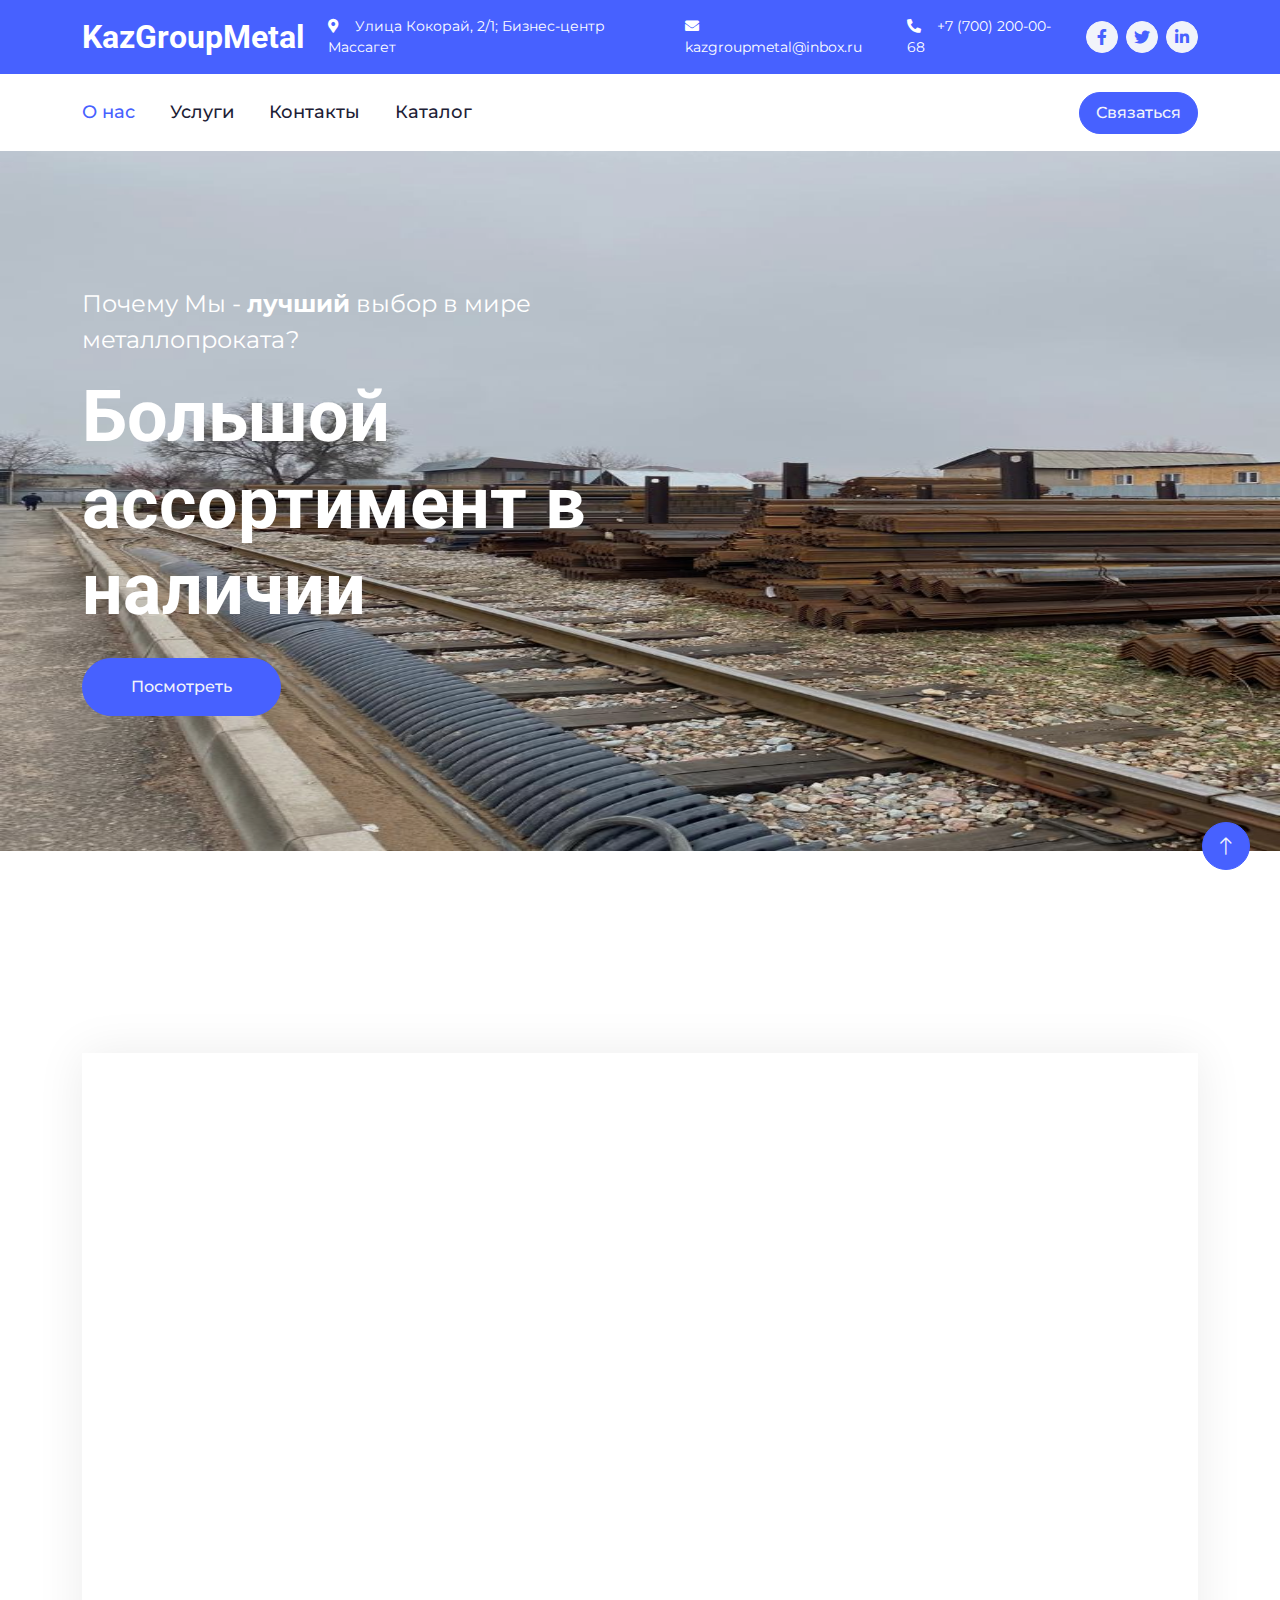
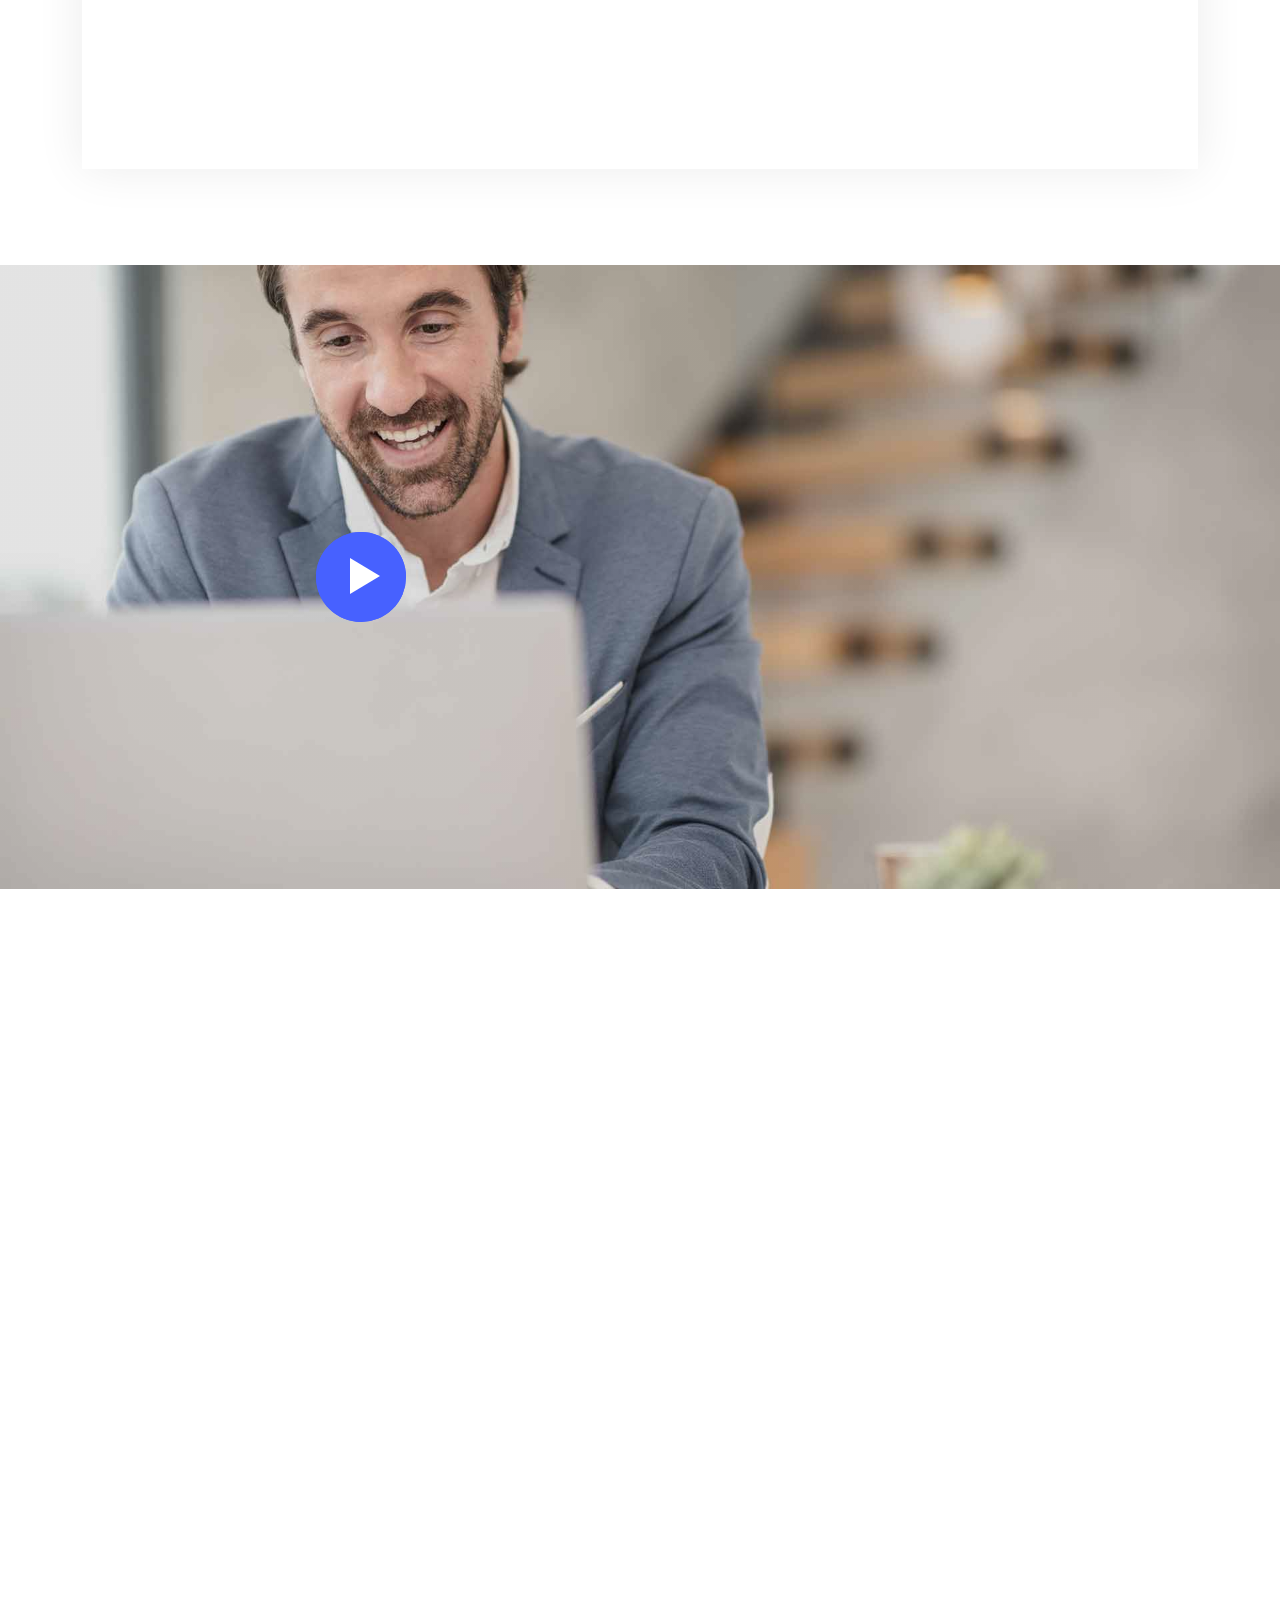
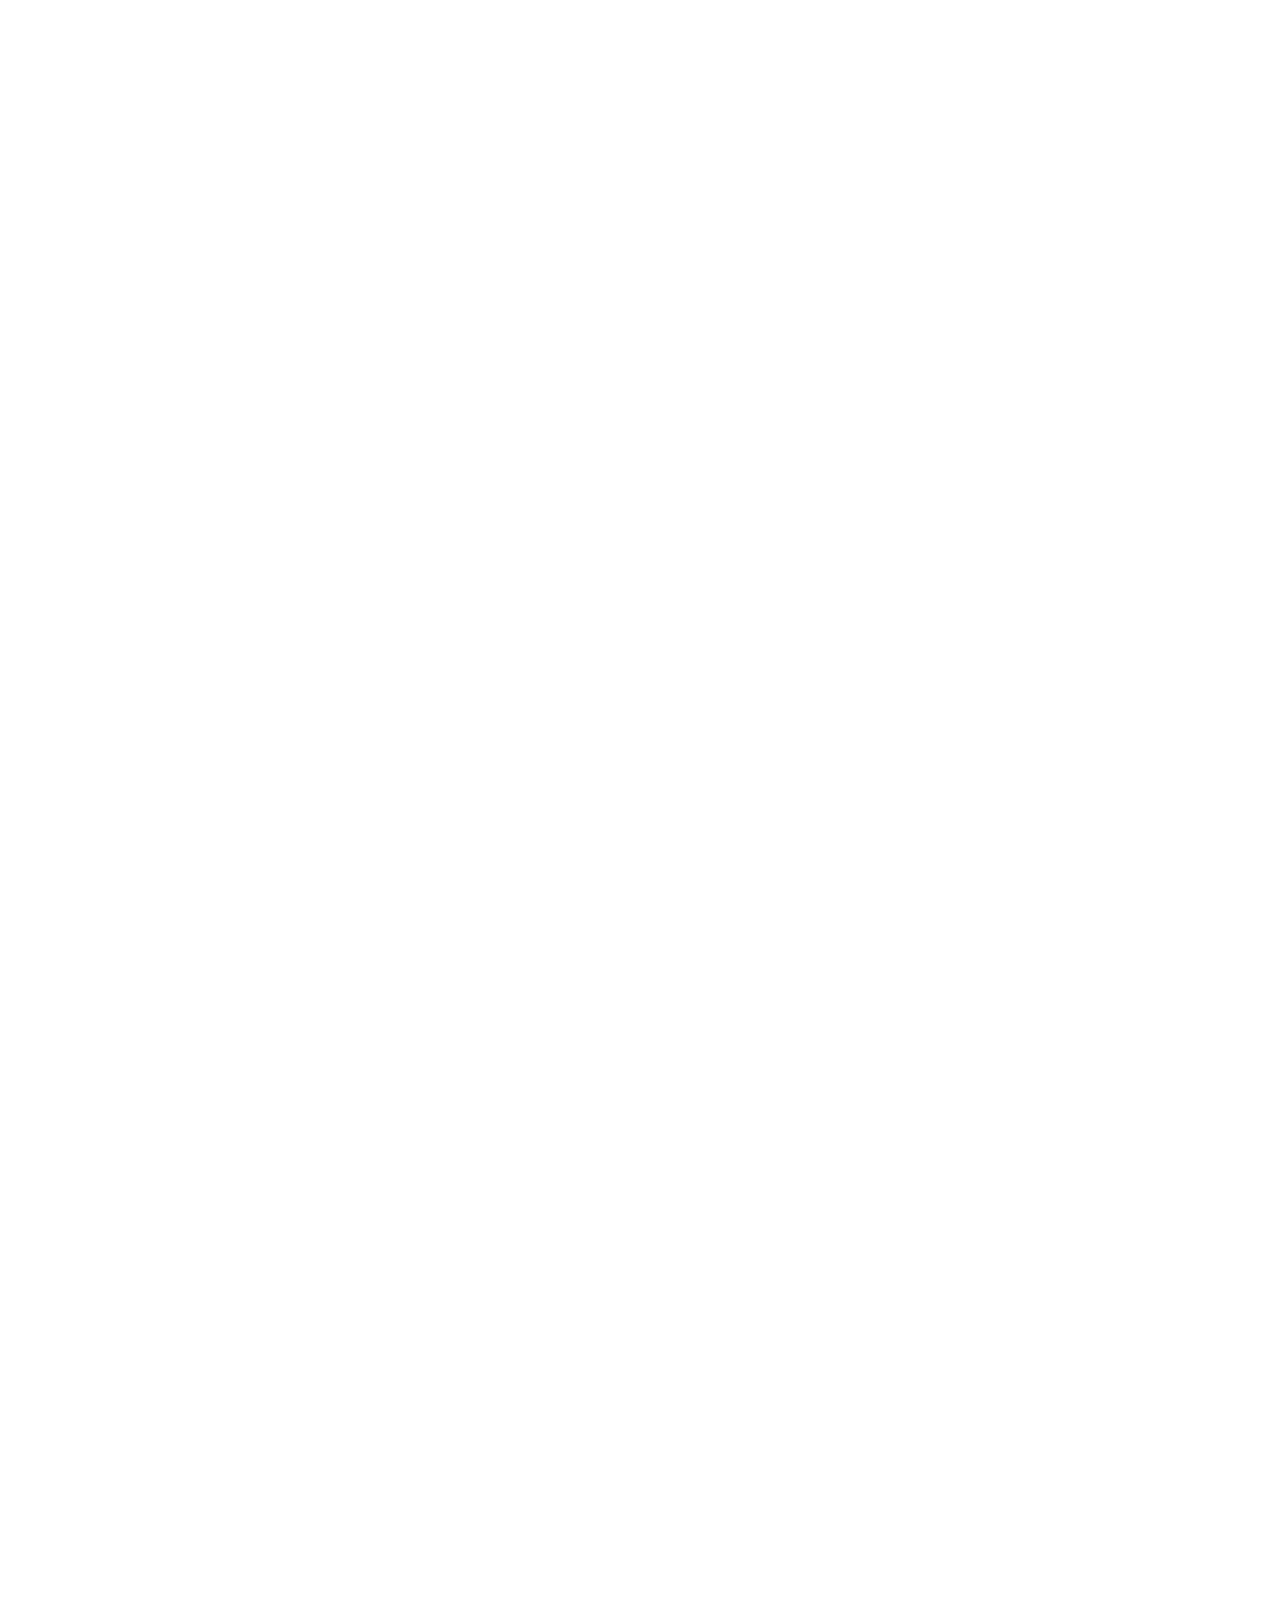
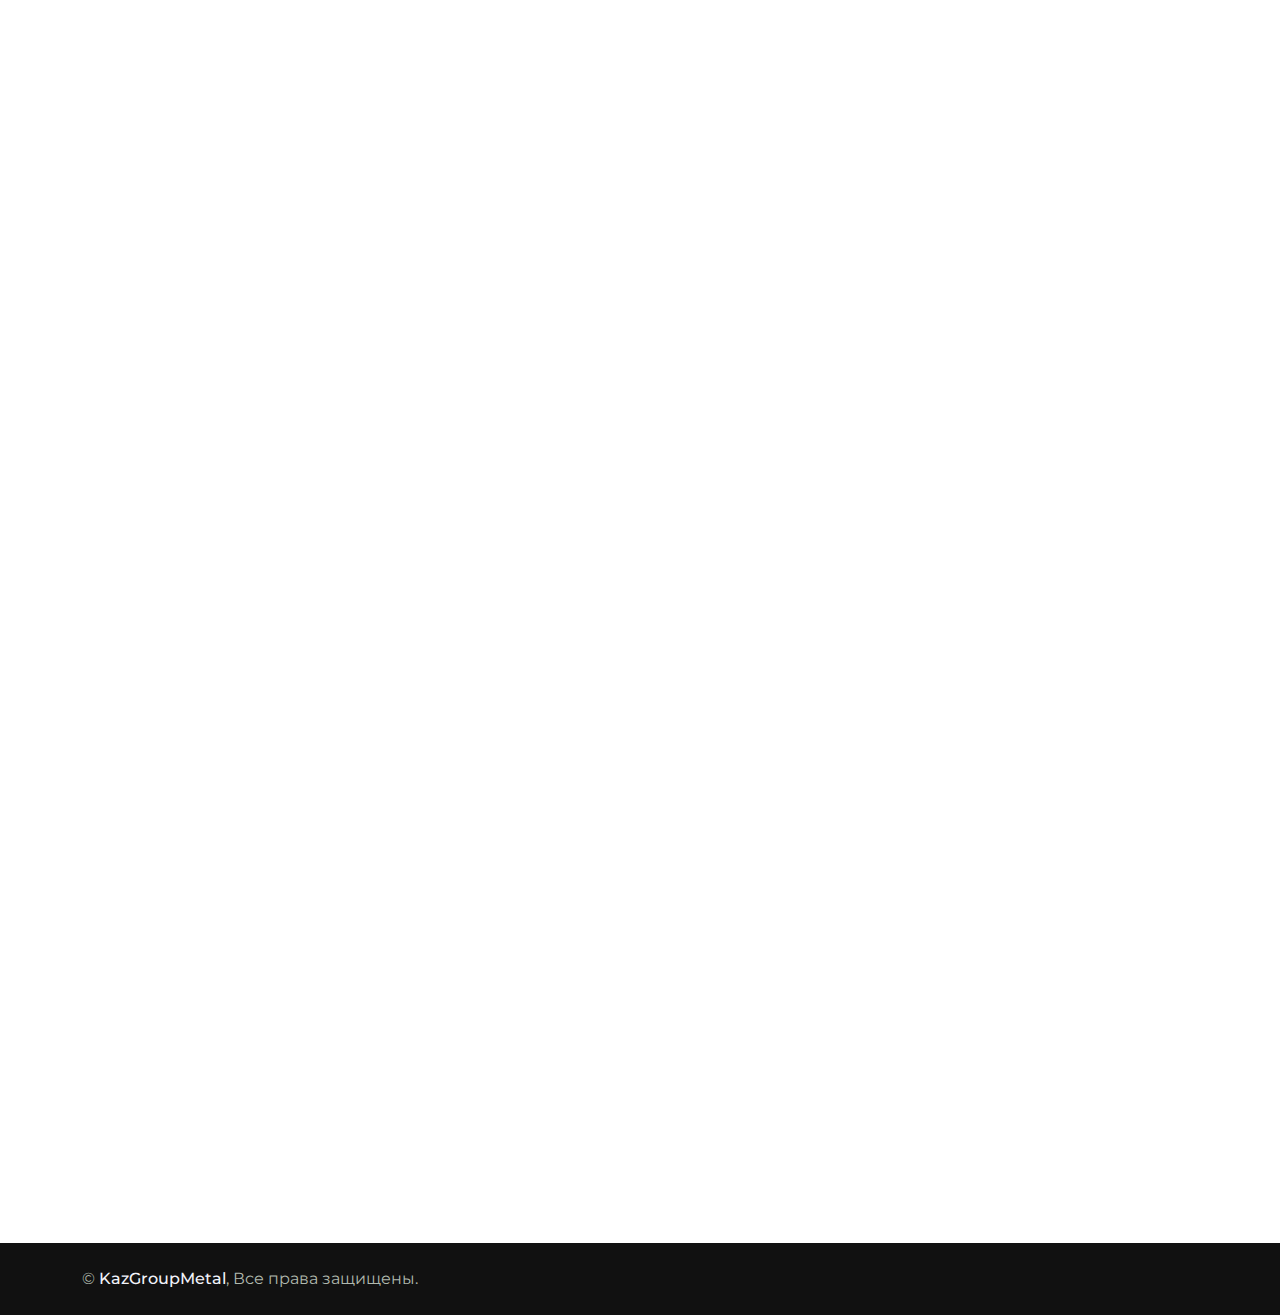
==== index.html @ 9b9697e5 "init" ====
<!DOCTYPE html>
<html lang="en">

<head>
    <meta charset="utf-8">
    <title>KazGroupMetal</title>
    <meta content="width=device-width, initial-scale=1.0" name="viewport">
    <meta content="" name="keywords">
    <meta content="" name="description">

    <!-- Favicon -->
    <link href="img/favicon.ico" rel="icon">

    <!-- Google Web Fonts -->
    <link rel="preconnect" href="https://fonts.googleapis.com">
    <link rel="preconnect" href="https://fonts.gstatic.com" crossorigin>
    <link
        href="https://fonts.googleapis.com/css2?family=Montserrat:wght@400;500&family=Roboto:wght@500;700&display=swap"
        rel="stylesheet">

    <!-- Icon Font Stylesheet -->
    <link href="https://cdnjs.cloudflare.com/ajax/libs/font-awesome/5.10.0/css/all.min.css" rel="stylesheet">
    <link href="https://cdn.jsdelivr.net/npm/bootstrap-icons@1.4.1/font/bootstrap-icons.css" rel="stylesheet">

    <!-- Libraries Stylesheet -->
    <link href="lib/animate/animate.min.css" rel="stylesheet">
    <link href="lib/owlcarousel/assets/owl.carousel.min.css" rel="stylesheet">
    <link href="lib/lightbox/css/lightbox.min.css" rel="stylesheet">

    <!-- Customized Bootstrap Stylesheet -->
    <link href="css/bootstrap.min.css" rel="stylesheet">

    <!-- Template Stylesheet -->
    <link href="css/style.css" rel="stylesheet">
</head>

<body>
    <!-- Spinner Start -->
    <div id="spinner"
        class="show bg-white position-fixed translate-middle w-100 vh-100 top-50 start-50 d-flex align-items-center justify-content-center">
        <div class="spinner-border text-primary" role="status" style="width: 3rem; height: 3rem;"></div>
    </div>
    <!-- Spinner End -->


    <!-- Topbar Start -->
    <div class="container-fluid bg-primary text-white d-none d-lg-flex">
        <div class="container py-3">
            <div class="d-flex align-items-center">
                <a href="index.html">
                    <h2 class="text-white fw-bold m-0">KazGroupMetal</h2>
                </a>
                <div class="ms-auto d-flex align-items-center">
                    <small class="ms-4"><i class="fa fa-map-marker-alt me-3"></i>Улица Кокорай, 2/1; Бизнес-центр
                        Массагет</small>
                    <small class="ms-4"><i class="fa fa-envelope me-3"></i><a class="text-white"
                            href="mailto:kazgroupmetal@inbox.ru">kazgroupmetal@inbox.ru</a></small>
                    <small class="ms-4"><i class="fa fa-phone-alt me-3"></i><a class="text-white"
                            href="tel:+77002000068">+7 (700) 200-00-68</a></small>
                    <div class="ms-3 d-flex">
                        <a class="btn btn-sm-square btn-light text-primary rounded-circle ms-2" href=""><i
                                class="fab fa-facebook-f"></i></a>
                        <a class="btn btn-sm-square btn-light text-primary rounded-circle ms-2" href=""><i
                                class="fab fa-twitter"></i></a>
                        <a class="btn btn-sm-square btn-light text-primary rounded-circle ms-2" href=""><i
                                class="fab fa-linkedin-in"></i></a>
                    </div>
                </div>
            </div>
        </div>
    </div>
    <!-- Topbar End -->


    <!-- Navbar Start -->
    <div class="container-fluid bg-white sticky-top">
        <div class="container">
            <nav class="navbar navbar-expand-lg bg-white navbar-light p-lg-0">
                <a href="index.html" class="navbar-brand d-lg-none">
                    <h1 class="fw-bold m-0">KazGroupMetal</h1>
                </a>
                <button type="button" class="navbar-toggler me-0" data-bs-toggle="collapse"
                    data-bs-target="#navbarCollapse">
                    <span class="navbar-toggler-icon"></span>
                </button>
                <div class="collapse navbar-collapse" id="navbarCollapse">
                    <div class="navbar-nav">
                        <a href="index.html" class="nav-item nav-link active">О нас</a>
                        <a href="about.html" class="nav-item nav-link">Услуги</a>
                        <a href="service.html" class="nav-item nav-link">Контакты</a>
                        <a href="project.html" class="nav-item nav-link">Каталог</a>
                        <!-- <div class="nav-item dropdown">
                            <a href="#" class="nav-link dropdown-toggle" data-bs-toggle="dropdown">Pages</a>
                            <div class="dropdown-menu bg-light rounded-0 rounded-bottom m-0">
                                <a href="feature.html" class="dropdown-item">Features</a>
                                <a href="team.html" class="dropdown-item">Our Team</a>
                                <a href="testimonial.html" class="dropdown-item">Testimonial</a>
                                <a href="quote.html" class="dropdown-item">Quotation</a>
                                <a href="404.html" class="dropdown-item">404 Page</a>
                            </div>
                        </div>
                        <a href="contact.html" class="nav-item nav-link">Contact</a> -->
                    </div>
                    <div class="ms-auto d-none d-lg-block">
                        <a href="" class="btn btn-primary rounded-pill py-2 px-3">Связаться</a>
                    </div>
                </div>
            </nav>
        </div>
    </div>
    <!-- Navbar End -->


    <!-- Carousel Start -->
    <div class="container-fluid px-0 mb-5">
        <div id="header-carousel" class="carousel slide carousel-fade" data-bs-ride="carousel">
            <div class="carousel-inner">
                <div class="carousel-item active">
                    <img class="w-100 object-fit" height="700" src="img/main-corousel-1.jpeg" alt="Image">
                    <div class="carousel-caption">
                        <div class="container">
                            <div class="row justify-content-start">
                                <div class="col-lg-7 text-start">
                                    <p class="fs-4 text-white animated slideInRight">
                                        Почему Мы - <strong>лучший</strong> выбор в мире металлопроката?
                                    </p>
                                    <h1 class="display-2 text-white mb-4 animated slideInRight">Большой ассортимент в
                                        наличии</h1>
                                    <a href=""
                                        class="btn btn-primary rounded-pill py-3 px-5 animated slideInRight">Посмотреть</a>
                                </div>
                            </div>
                        </div>
                    </div>
                </div>
                <div class="carousel-item">
                    <img class="w-100 carousel-item-img" height="700" src="img/main-corousel-1.jpeg" alt="Image">
                    <div class="carousel-caption">
                        <div class="container">
                            <div class="row justify-content-start">
                                <div class="col-lg-7 text-start">
                                    <p class="fs-4 text-white animated slideInRight">
                                        Почему Мы - <strong>лучший</strong> выбор в мире металлопроката?
                                    </p>
                                    <h1 class="display-2 text-white mb-4 animated slideInRight">Скидки в зависимости от
                                        объема</h1>
                                    <a href=""
                                        class="btn btn-primary rounded-pill py-3 px-5 animated slideInRight">Посмотреть</a>
                                </div>
                            </div>
                        </div>
                    </div>
                </div>
                <div class="carousel-item">
                    <img class="w-100 carousel-item-img" height="700" src="img/main-corousel-1.jpeg" alt="Image">
                    <div class="carousel-caption">
                        <div class="container">
                            <div class="row justify-content-start">
                                <div class="col-lg-7 text-start">
                                    <p class="fs-4 text-white animated slideInRight">
                                        Почему Мы - <strong>лучший</strong> выбор в мире металлопроката?
                                    </p>
                                    <h1 class="display-2 text-white mb-4 animated slideInRight">Продажа оптом и в
                                        розницу</h1>
                                    <a href=""
                                        class="btn btn-primary rounded-pill py-3 px-5 animated slideInRight">Посмотреть</a>
                                </div>
                            </div>
                        </div>
                    </div>
                </div>
                <div class="carousel-item">
                    <img class="w-100 carousel-item-img" height="700" src="img/main-corousel-1.jpeg" alt="Image">
                    <div class="carousel-caption">
                        <div class="container">
                            <div class="row justify-content-start">
                                <div class="col-lg-7 text-start">
                                    <p class="fs-4 text-white animated slideInRight">
                                        Почему Мы - <strong>лучший</strong> выбор в мире металлопроката?
                                    </p>
                                    <h1 class="display-2 text-white mb-4 animated slideInRight">Быстрая и надежная
                                        доставка</h1>
                                    <a href=""
                                        class="btn btn-primary rounded-pill py-3 px-5 animated slideInRight">Посмотреть</a>
                                </div>
                            </div>
                        </div>
                    </div>
                </div>
            </div>
            <!-- <button class="carousel-control-prev" type="button" data-bs-target="#header-carousel" data-bs-slide="prev">
                <span class="carousel-control-prev-icon" aria-hidden="true"></span>
                <span class="visually-hidden">Previous</span>
            </button>
            <button class="carousel-control-next" type="button" data-bs-target="#header-carousel" data-bs-slide="next">
                <span class="carousel-control-next-icon" aria-hidden="true"></span>
                <span class="visually-hidden">Next</span>
            </button> -->
        </div>
    </div>
    <!-- Carousel End -->





    <!-- Features Start -->
    <div class="container-xxl py-5">
        <div class="container">
            <div class="text-center mx-auto wow fadeInUp" data-wow-delay="0.1s" style="max-width: 500px;">
                <h1 class="display-5 mb-5">Наши преимущества</h1>
            </div>
            <div class="row g-0 feature-row">
                <div class="col-sm-12 col-md-6 col-lg-4 wow fadeIn" data-wow-delay="0.1s">
                    <div class="feature-item border h-100 p-5">
                        <div class="btn-square bg-light rounded-circle mb-4" style="width: 64px; height: 64px;">
                            <img class="img-fluid" src="img/icon/icon-1.png" alt="Icon">
                        </div>
                        <h5 class="mb-3">Наличие ассортимента</h5>
                        <p class="mb-0">Независимо от вашего проекта у нас есть идеальные материалы — от стальных листов до профильных труб.
                            Вы выбираете, Мы предоставляем.</p>
                    </div>
                </div>
                <div class="col-sm-12 col-md-6 col-lg-4 wow fadeIn" data-wow-delay="0.3s">
                    <div class="feature-item border h-100 p-5">
                        <div class="btn-square bg-light rounded-circle mb-4" style="width: 64px; height: 64px;">
                            <img class="img-fluid" src="img/icon/icon-2.png" alt="Icon">
                        </div>
                        <h5 class="mb-3">Качество</h5>
                        <p class="mb-0">Наши материалы соответствуют высочайшим стандартам качества.
                            Работаем только с проверенными поставщиками.</p>
                    </div>
                </div>
                <div class="col-sm-12 col-md-6 col-lg-4 wow fadeIn" data-wow-delay="0.5s">
                    <div class="feature-item border h-100 p-5">
                        <div class="btn-square bg-light rounded-circle mb-4" style="width: 64px; height: 64px;">
                            <img class="img-fluid" src="img/icon/icon-3.png" alt="Icon">
                        </div>
                        <h5 class="mb-3">Конкурентоспособные цены</h5>
                        <p class="mb-0">Мы предлагаем разумные цены без потери качества.
                            Экономия без ущерба для Вашего бюджета.
                            </p>
                    </div>
                </div>
                <div class="col-sm-12 col-md-6 col-lg-4 wow fadeIn" data-wow-delay="0.7s">
                    <div class="feature-item border h-100 p-5">
                        <div class="btn-square bg-light rounded-circle mb-4" style="width: 64px; height: 64px;">
                            <img class="img-fluid" src="img/icon/icon-4.png" alt="Icon">
                        </div>
                        <h5 class="mb-3">Быстрая доставка</h5>
                        <p class="mb-0">Оперативная логистика — Ваш заказ точно и в срок.
                            Мы понимаем, как важен каждый день в строительстве и производстве.</p>
                    </div>
                </div>
                <div class="col-sm-12 col-md-6 col-lg-4 wow fadeIn" data-wow-delay="0.5s">
                    <div class="feature-item border h-100 p-5">
                        <div class="btn-square bg-light rounded-circle mb-4" style="width: 64px; height: 64px;">
                            <img class="img-fluid" src="img/icon/icon-3.png" alt="Icon">
                        </div>
                        <h5 class="mb-3">Программа лояльности</h5>
                        <p class="mb-0">Становитесь постоянным клиентом и получайте привилегии через нашу программу лояльности, включая скидки, бонусы и индивидуальные предложения.</p>
                    </div>
                </div>
                <div class="col-sm-12 col-md-6 col-lg-4 wow fadeIn" data-wow-delay="0.7s">
                    <div class="feature-item border h-100 p-5">
                        <div class="btn-square bg-light rounded-circle mb-4" style="width: 64px; height: 64px;">
                            <img class="img-fluid" src="img/icon/icon-4.png" alt="Icon">
                        </div>
                        <h5 class="mb-3">Индивидуальный подход</h5>
                        <p class="mb-0">Мы готовы адаптироваться под Ваши требования.
                            Помощь в выборе, консультации и гибкость в заказах.</p>
                    </div>
                </div>
            </div>
        </div>
    </div>
    <!-- Features End -->

    <!-- About Start -->
    <div class="container-xxl about my-5">
        <div class="container">
            <div class="row g-0">
                <div class="col-lg-6">
                    <div class="h-100 d-flex align-items-center justify-content-center" style="min-height: 300px;">
                        <button type="button" class="btn-play" data-bs-toggle="modal"
                            data-src="https://www.youtube.com/embed/DWRcNpR6Kdc" data-bs-target="#videoModal">
                            <span></span>
                        </button>
                    </div>
                </div>
                <div class="col-lg-6 pt-lg-5 wow fadeIn" data-wow-delay="0.5s">
                    <div class="bg-white rounded-top p-5 mt-lg-5">
                        <p class="fs-5 fw-medium text-primary">О нас</p>
                        <h1 class="display-6 mb-4">Крупнейший поставщик металлопроката</h1>
                        <p class="mb-4">
                            Мы не просто поставщики, Мы Ваш надежный партнер в каждом проекте.
                            Разделяйте с нами свои идеи — вместе Мы создадим будущее.</p>
                            <p>Наши клиенты — наши партнеры.</p>
                          <p class="mb-4">Мы ценим каждого и готовы предоставить выдающийся сервис с индивидуальным подходом.</p>  
                    
                        <a class="btn btn-primary rounded-pill py-3 px-5" href="">Посмотреть</a>
                    </div>
                </div>
            </div>
        </div>
    </div>
    <!-- About End -->

    <!-- Video Modal Start -->
    <div class="modal modal-video fade" id="videoModal" tabindex="-1" aria-labelledby="exampleModalLabel"
        aria-hidden="true">
        <div class="modal-dialog">
            <div class="modal-content rounded-0">
                <div class="modal-header">
                    <h3 class="modal-title" id="exampleModalLabel">Youtube Video</h3>
                    <button type="button" class="btn-close" data-bs-dismiss="modal" aria-label="Close"></button>
                </div>
                <div class="modal-body">
                    <!-- 16:9 aspect ratio -->
                    <div class="ratio ratio-16x9">
                        <iframe class="embed-responsive-item" src="" id="video" allowfullscreen
                            allowscriptaccess="always" allow="autoplay"></iframe>
                    </div>
                </div>
            </div>
        </div>
    </div>
    <!-- Video Modal End -->

        <!-- Project Start -->
        <div class="container-xxl pt-5">
            <div class="container">
                <div class="text-center text-md-start pb-5 pb-md-0 wow fadeInUp" data-wow-delay="0.1s"
                    style="max-width: 500px;">
                    <p class="fs-5 fw-medium text-primary">Мы готовы поддержать Ваши проекты!</p>
                    <h1 class="display-5 mb-5">Стройте с Нами</h1>
                </div>
                <div class="owl-carousel project-carousel wow fadeInUp" data-wow-delay="0.1s">
                    <div class="project-item mb-5">
                        <div class="position-relative">
                            <img class="img-fluid" src="img/project-1.jpg" alt="">
                            <div class="project-overlay">
                                <a class="btn btn-lg-square btn-light rounded-circle m-1" href="img/project-1.jpg"
                                    data-lightbox="project"><i class="fa fa-eye"></i></a>
                                <a class="btn btn-lg-square btn-light rounded-circle m-1" href=""><i
                                        class="fa fa-link"></i></a>
                            </div>
                        </div>
                    </div>
                    <div class="project-item mb-5">
                        <div class="position-relative">
                            <img class="img-fluid" src="img/project-1.jpg" alt="">
                            <div class="project-overlay">
                                <a class="btn btn-lg-square btn-light rounded-circle m-1" href="img/project-1.jpg"
                                    data-lightbox="project"><i class="fa fa-eye"></i></a>
                                <a class="btn btn-lg-square btn-light rounded-circle m-1" href=""><i
                                        class="fa fa-link"></i></a>
                            </div>
                        </div>
                    </div>
                    <div class="project-item mb-5">
                        <div class="position-relative">
                            <img class="img-fluid" src="img/project-1.jpg" alt="">
                            <div class="project-overlay">
                                <a class="btn btn-lg-square btn-light rounded-circle m-1" href="img/project-1.jpg"
                                    data-lightbox="project"><i class="fa fa-eye"></i></a>
                                <a class="btn btn-lg-square btn-light rounded-circle m-1" href=""><i
                                        class="fa fa-link"></i></a>
                            </div>
                        </div>
                    </div>
                    <div class="project-item mb-5">
                        <div class="position-relative">
                            <img class="img-fluid" src="img/project-1.jpg" alt="">
                            <div class="project-overlay">
                                <a class="btn btn-lg-square btn-light rounded-circle m-1" href="img/project-1.jpg"
                                    data-lightbox="project"><i class="fa fa-eye"></i></a>
                                <a class="btn btn-lg-square btn-light rounded-circle m-1" href=""><i
                                        class="fa fa-link"></i></a>
                            </div>
                        </div>
                    </div>
                </div>
            </div>
        </div>
        <!-- Project End -->

    <!-- Service Start -->
    <div class="container-xxl py-5">
        <div class="container">
            <div class="text-center mx-auto wow fadeInUp" data-wow-delay="0.1s" style="max-width: 500px;">
                <h1 class="mb-3">Преимущества компании</h1>
                <strong>Выбор профессионалов.</strong>
                <p class="mb-5 d-block">
                    Присоединяйтесь к тем, кто выбирает лучшее для своих проектов. Сделайте правильный выбор сегодня!</p>
            </div>
            <div class="row g-4">
                <div class="col-lg-4 col-md-6 col-sm-12 wow fadeInUp" data-wow-delay="0.1s">
                    <div class="service-item position-relative h-100">
                        <div class="service-text rounded p-5">
                            <div class="btn-square bg-light rounded-circle mx-auto mb-4"
                                style="width: 64px; height: 64px;">
                                <img class="img-fluid" src="img/icon/icon-5.png" alt="Icon">
                            </div>
                            <h5 class="mb-3">Стройматериалы для великих строений</h4>
                                <p>Мы гордимся тем, что наши материалы лежат в основе великих строений.
                                </p>
                                <p class="mb-0">От жилых домов до коммерческих комплексов - Мы создаем фундамент для вашего успеха.</p>
                        </div>
                    </div>
                </div>
                <div class="col-lg-4 col-md-6 col-sm-12  wow fadeInUp" data-wow-delay="0.3s">
                    <div class="service-item position-relative h-100">
                        <div class="service-text rounded p-5">
                            <div class="btn-square bg-light rounded-circle mx-auto mb-4"
                                style="width: 64px; height: 64px;">
                                <img class="img-fluid" src="img/icon/icon-6.png" alt="Icon">
                            </div>
                            <h5 class="mb-3">Сотрудничество, которое дает результат</h4>
                                <p class="mb-0">Если Вы строите нечто великое, Мы готовы стать вашими партнерами.</p>
                        </div>
                    
                    </div>
                </div>
                <div class="col-lg-4 col-md-6 col-sm-12  wow fadeInUp" data-wow-delay="0.5s">
                    <div class="service-item position-relative h-100">
                        <div class="service-text rounded p-5">
                            <div class="btn-square bg-light rounded-circle mx-auto mb-4"
                                style="width: 64px; height: 64px;">
                                <img class="img-fluid" src="img/icon/icon-7.png" alt="Icon">
                            </div>
                            <h5 class="mb-3">Сервис на высшем уровне</h4>
                                <p>Мы ценим каждого и готовы предоставить выдающийся сервис с индивидуальным подходом.</p>
                                <p class="mb-0">Наши клиенты — наши партнеры.
                                    </p>
                        </div>
                     
                    </div>
                </div>
            </div>
        </div>
    </div>
    <!-- Service End -->


    <!-- Quote Start -->
    <div class="container-xxl py-5">
        <div class="container">
            <div class="row g-5">
                <div class="wow fadeInUp" data-wow-delay="0.5s">
                    <h2 class="mb-4">Оставьте запрос на консультацию или ценовое предложение.</h2>
                    <div class="row g-3">
                        <div class="col-sm-6">
                            <div class="form-floating">
                                <input type="text" class="form-control" id="name" placeholder="Ваше имя">
                                <label for="name">Ваше имя</label>
                            </div>
                        </div>
                        <div class="col-sm-6">
                            <div class="form-floating">
                                <input type="email" class="form-control" id="mail" placeholder="Ваша почта">
                                <label for="mail">Ваша почта</label>
                            </div>
                        </div>
                       
                        <div class="col-12">
                            <div class="form-floating">
                                <textarea class="form-control" placeholder="Текст" id="message"
                                    style="height: 130px"></textarea>
                                <label for="message">Текст</label>
                            </div>
                        </div>
                        <div class="col-12 text-center">
                            <button class="btn btn-primary w-100 py-3" type="submit">Отправить</button>
                        </div>
                    </div>
                </div>
            </div>
        </div>
    </div>
    <!-- Quote Start -->


    <!-- Team Start -->
    <div class="container-xxl py-5">
        <div class="container">
            <div class="text-center mx-auto wow fadeInUp" data-wow-delay="0.1s" style="max-width: 500px;">
                <p class="fs-5 fw-medium text-primary">Наша команда</p>
                <h1 class="display-5 mb-5">Наша команда</h1>
            </div>
            <div class="row g-4">
                <div class="col-lg-3 col-md-6 wow fadeInUp" data-wow-delay="0.1s">
                    <div class="team-item rounded overflow-hidden pb-4">
                        <img class="img-fluid mb-4" src="img/team-1.jpg" alt="">
                        <h5>Alex Robin</h5>
                        <span class="text-primary">Founder & CEO</span>
                        <ul class="team-social">
                            <li><a class="btn btn-square" href=""><i class="fab fa-facebook-f"></i></a></li>
                            <li><a class="btn btn-square" href=""><i class="fab fa-twitter"></i></a></li>
                            <li><a class="btn btn-square" href=""><i class="fab fa-instagram"></i></a></li>
                            <li><a class="btn btn-square" href=""><i class="fab fa-linkedin-in"></i></a></li>
                        </ul>
                    </div>
                </div>
                <div class="col-lg-3 col-md-6 wow fadeInUp" data-wow-delay="0.3s">
                    <div class="team-item rounded overflow-hidden pb-4">
                        <img class="img-fluid mb-4" src="img/team-2.jpg" alt="">
                        <h5>Adam Crew</h5>
                        <span class="text-primary">Co Founder</span>
                        <ul class="team-social">
                            <li><a class="btn btn-square" href=""><i class="fab fa-facebook-f"></i></a></li>
                            <li><a class="btn btn-square" href=""><i class="fab fa-twitter"></i></a></li>
                            <li><a class="btn btn-square" href=""><i class="fab fa-instagram"></i></a></li>
                            <li><a class="btn btn-square" href=""><i class="fab fa-linkedin-in"></i></a></li>
                        </ul>
                    </div>
                </div>
                <div class="col-lg-3 col-md-6 wow fadeInUp" data-wow-delay="0.5s">
                    <div class="team-item rounded overflow-hidden pb-4">
                        <img class="img-fluid mb-4" src="img/team-3.jpg" alt="">
                        <h5>Boris Johnson</h5>
                        <span class="text-primary">Executive Manager</span>
                        <ul class="team-social">
                            <li><a class="btn btn-square" href=""><i class="fab fa-facebook-f"></i></a></li>
                            <li><a class="btn btn-square" href=""><i class="fab fa-twitter"></i></a></li>
                            <li><a class="btn btn-square" href=""><i class="fab fa-instagram"></i></a></li>
                            <li><a class="btn btn-square" href=""><i class="fab fa-linkedin-in"></i></a></li>
                        </ul>
                    </div>
                </div>
                <div class="col-lg-3 col-md-6 wow fadeInUp" data-wow-delay="0.7s">
                    <div class="team-item rounded overflow-hidden pb-4">
                        <img class="img-fluid mb-4" src="img/team-4.jpg" alt="">
                        <h5>Robert Jordan</h5>
                        <span class="text-primary">Digital Marketer</span>
                        <ul class="team-social">
                            <li><a class="btn btn-square" href=""><i class="fab fa-facebook-f"></i></a></li>
                            <li><a class="btn btn-square" href=""><i class="fab fa-twitter"></i></a></li>
                            <li><a class="btn btn-square" href=""><i class="fab fa-instagram"></i></a></li>
                            <li><a class="btn btn-square" href=""><i class="fab fa-linkedin-in"></i></a></li>
                        </ul>
                    </div>
                </div>
            </div>
        </div>
    </div>
    <!-- Team End -->


    <!-- Testimonial Start -->
    <div class="container-xxl pt-5">
        <div class="container">
            <div class="text-center text-md-start pb-5 pb-md-0 wow fadeInUp" data-wow-delay="0.1s"
                style="max-width: 500px;">
                <p class="fs-5 fw-medium text-primary">Отзывы</p>
                <h1 class="display-5 mb-5">Отзывы наших клиентов</h1>
            </div>
            <div class="owl-carousel testimonial-carousel wow fadeInUp" data-wow-delay="0.1s">
                <div class="testimonial-item rounded p-4 p-lg-5 mb-5">
                    <img class="mb-4" src="img/testimonial-1.jpg" alt="">
                    <p class="mb-4">Оперативно отработали мой запрос и доставку организовали в срок, как и договаривались.</p>
                    <h5>Irishka Gedz</h5>
                    <!-- <span class="text-primary">Profession</span> -->
                </div>
                <div class="testimonial-item rounded p-4 p-lg-5 mb-5">
                    <img class="mb-4" src="img/testimonial-1.jpg" alt="">
                    <p class="mb-4">Очень Хорошая добросовестная компания Быстро и оперативно доставляют Могут дать совет и цены очень приемлемые</p>
                    <h5>​Rinat Z</h5>
                    <!-- <span class="text-primary">Profession</span> -->
                </div>
                <div class="testimonial-item rounded p-4 p-lg-5 mb-5">
                    <img class="mb-4" src="img/testimonial-1.jpg" alt="">
                    <p class="mb-4">Быстро отработали, хорошие цены, работать приятно</p>
                    <h5>Игорь Ахмеров</h5>
                    <!-- <span class="text-primary">Profession</span> -->
                </div>
                <div class="testimonial-item rounded p-4 p-lg-5 mb-5">
                    <img class="mb-4" src="img/testimonial-1.jpg" alt="">
                    <p class="mb-4">Ребята молодцы, все сделали под ключ! Профессионалы своего дела, осталась довольна работой!</p>
                    <h5>​Виктория Д</h5>
                    <!-- <span class="text-primary">Profession</span> -->
                </div>
                
            </div>
        </div>
    </div>
    <!-- Testimonial End -->


    <!-- Footer Start -->
    <div class="container-fluid bg-dark footer mt-5 py-5 wow fadeIn" data-wow-delay="0.1s">
        <div class="container py-5">
            <div class="row g-5">
                <div class="col-lg-3 col-md-6">
                    <h4 class="text-white mb-4">Наш офис</h4>
                    <p class="mb-2"><i class="fa fa-map-marker-alt me-3"></i>Улица Кокорай, 2/1; Бизнес-центр Массагет;
                        4 этаж, 429 офис</p>
                    <p class="mb-2"><i class="fa fa-phone-alt me-3"></i>+7 (700) 200-00-68</p>
                    <p class="mb-2"><i class="fa fa-envelope me-3"></i>kazgroupmetal@inbox.ru</p>
                    <div class="d-flex pt-3">
                        <a class="btn btn-square btn-light rounded-circle me-2" href=""><i
                                class="fab fa-twitter"></i></a>
                        <a class="btn btn-square btn-light rounded-circle me-2" href=""><i
                                class="fab fa-facebook-f"></i></a>
                        <a class="btn btn-square btn-light rounded-circle me-2" href=""><i
                                class="fab fa-youtube"></i></a>
                        <a class="btn btn-square btn-light rounded-circle me-2" href=""><i
                                class="fab fa-linkedin-in"></i></a>
                    </div>
                </div>
              
                <div class="col-lg-3 col-md-6">
                    <h4 class="text-white mb-4">График работы</h4>
                    <p class="mb-1">Пондельник - Пятница</p>
                    <h6 class="text-light">09:00 - 19:00</h6>
                    <p class="mb-1">Суббота</p>
                    <h6 class="text-light">09:00 - 00:00</h6>
                    <p class="mb-1">Воскресенье</p>
                    <h6 class="text-light">Закрыто</h6>
                </div>
               
            </div>
        </div>
    </div>
    <!-- Footer End -->


    <!-- Copyright Start -->
    <div class="container-fluid copyright py-4">
        <div class="container">
            <div class="row">
                <div class="col-md-6 text-center text-md-start mb-3 mb-md-0">
                    &copy; <a class="fw-medium text-light" href="#">KazGroupMetal</a>, Все права защищены.
                </div>
            </div>
        </div>
    </div>
    <!-- Copyright End -->


    <!-- Back to Top -->
    <a href="#" class="btn btn-lg btn-primary btn-lg-square rounded-circle back-to-top"><i
            class="bi bi-arrow-up"></i></a>


    <!-- JavaScript Libraries -->
    <script src="https://ajax.googleapis.com/ajax/libs/jquery/3.6.1/jquery.min.js"></script>
    <script src="https://cdn.jsdelivr.net/npm/bootstrap@5.0.0/dist/js/bootstrap.bundle.min.js"></script>
    <script src="lib/wow/wow.min.js"></script>
    <script src="lib/easing/easing.min.js"></script>
    <script src="lib/waypoints/waypoints.min.js"></script>
    <script src="lib/owlcarousel/owl.carousel.min.js"></script>
    <script src="lib/lightbox/js/lightbox.min.js"></script>

    <!-- Template Javascript -->
    <script src="js/main.js"></script>
</body>

</html>
---- css/style.css ----
/********** Template CSS **********/
:root {
    --primary: #4761FF;
    --secondary: #555555;
    --light: #F1F3FA;
    --dark: #1C2035;
}

.back-to-top {
    position: fixed;
    display: none;
    right: 30px;
    bottom: 30px;
    z-index: 99;
}

.fw-medium {
    font-weight: 500;
}


/*** Spinner ***/
#spinner {
    opacity: 0;
    visibility: hidden;
    transition: opacity .5s ease-out, visibility 0s linear .5s;
    z-index: 99999;
}

#spinner.show {
    transition: opacity .5s ease-out, visibility 0s linear 0s;
    visibility: visible;
    opacity: 1;
}


/*** Button ***/
.btn {
    transition: .5s;
    font-weight: 500;
}

.btn-primary,
.btn-outline-primary:hover {
    color: var(--light);
}

.btn-secondary,
.btn-outline-secondary:hover {
    color: var(--dark);
}

.btn-square {
    width: 38px;
    height: 38px;
}

.btn-sm-square {
    width: 32px;
    height: 32px;
}

.btn-lg-square {
    width: 48px;
    height: 48px;
}

.btn-square,
.btn-sm-square,
.btn-lg-square {
    padding: 0;
    display: flex;
    align-items: center;
    justify-content: center;
    font-weight: normal;
}


/*** Navbar ***/
.sticky-top {
    top: -100px;
    transition: .5s;
}

.navbar .navbar-nav .nav-link {
    margin-right: 35px;
    padding: 25px 0;
    color: var(--dark);
    font-size: 18px;
    font-weight: 500;
    outline: none;
}

.navbar .navbar-nav .nav-link:hover,
.navbar .navbar-nav .nav-link.active {
    color: var(--primary);
}

.navbar .dropdown-toggle::after {
    border: none;
    content: "\f107";
    font-family: "Font Awesome 5 Free";
    font-weight: 900;
    vertical-align: middle;
    margin-left: 8px;
}

@media (max-width: 991.98px) {
    .navbar .navbar-nav .nav-link  {
        margin-right: 0;
        padding: 10px 0;
    }

    .navbar .navbar-nav {
        margin-top: 15px;
        border-top: 1px solid #EEEEEE;
    }
}

@media (min-width: 992px) {
    .navbar .nav-item .dropdown-menu {
        display: block;
        border: none;
        margin-top: 0;
        top: 150%;
        opacity: 0;
        visibility: hidden;
        transition: .5s;
    }

    .navbar .nav-item:hover .dropdown-menu {
        top: 100%;
        visibility: visible;
        transition: .5s;
        opacity: 1;
    }
}


/*** Header ***/
.carousel-caption {
    top: 0;
    left: 0;
    right: 0;
    bottom: 0;
    display: flex;
    align-items: center;
    background: rgba(0, 0, 0, .1);
    z-index: 1;
}

.carousel-control-prev,
.carousel-control-next {
    width: 15%;
}

.carousel-control-prev-icon,
.carousel-control-next-icon {
    width: 3.5rem;
    height: 3.5rem;
    border-radius: 3.5rem;
    background-color: var(--primary);
    border: 15px solid var(--primary);
}

@media (max-width: 768px) {
    #header-carousel .carousel-item {
        position: relative;
        min-height: 450px;
    }
    
    #header-carousel .carousel-item img {
        position: absolute;
        width: 100%;
        height: 100%;
        object-fit: cover;
    }
}

.page-header {
    background: linear-gradient(rgba(0, 0, 0, .1), rgba(0, 0, 0, .1)), url(../img/carousel-1.jpg) center center no-repeat;
    background-size: cover;
}

.page-header .breadcrumb-item+.breadcrumb-item::before {
    color: var(--light);
}

.page-header .breadcrumb-item,
.page-header .breadcrumb-item a {
    font-size: 18px;
    color: var(--light);
}


/*** Features ***/
.feature-row {
    box-shadow: 0 0 45px rgba(0, 0, 0, .08);
}

.feature-item {
    border-color: rgba(0, 0, 0, .03) !important;
}


/*** About ***/
.about {
    background: linear-gradient(rgba(0, 0, 0, .1), rgba(0, 0, 0, .1)), url(../img/about.jpg) left center no-repeat;
    background-size: cover;
}

.btn-play {
    position: relative;
    display: block;
    box-sizing: content-box;
    width: 36px;
    height: 46px;
    border-radius: 100%;
    border: none;
    outline: none !important;
    padding: 18px 20px 20px 28px;
    background: var(--primary);
}

.btn-play:before {
    content: "";
    position: absolute;
    z-index: 0;
    left: 50%;
    top: 50%;
    transform: translateX(-50%) translateY(-50%);
    display: block;
    width: 90px;
    height: 90px;
    background: var(--primary);
    border-radius: 100%;
    animation: pulse-border 1500ms ease-out infinite;
}

.btn-play:after {
    content: "";
    position: absolute;
    z-index: 1;
    left: 50%;
    top: 50%;
    transform: translateX(-50%) translateY(-50%);
    display: block;
    width: 90px;
    height: 90px;
    background: var(--primary);
    border-radius: 100%;
    transition: all 200ms;
}

.btn-play span {
    display: block;
    position: relative;
    z-index: 3;
    width: 0;
    height: 0;
    left: 3px;
    border-left: 30px solid #FFFFFF;
    border-top: 18px solid transparent;
    border-bottom: 18px solid transparent;
}

@keyframes pulse-border {
    0% {
        transform: translateX(-50%) translateY(-50%) translateZ(0) scale(1);
        opacity: 1;
    }

    100% {
        transform: translateX(-50%) translateY(-50%) translateZ(0) scale(2);
        opacity: 0;
    }
}

.modal-video .modal-dialog {
    position: relative;
    max-width: 800px;
    margin: 60px auto 0 auto;
}

.modal-video .modal-body {
    position: relative;
    padding: 0px;
}

.modal-video .close {
    position: absolute;
    width: 30px;
    height: 30px;
    right: 0px;
    top: -30px;
    z-index: 999;
    font-size: 30px;
    font-weight: normal;
    color: #FFFFFF;
    background: #000000;
    opacity: 1;
}


/*** Service ***/
.service-item .service-text {
    position: relative;
    width: 100%;
    top: 0;
    left: 0;
    text-align: center;
    background: #FFFFFF;
    box-shadow: 0 0 45px rgba(0, 0, 0, .06);
    transition: .5s;
    z-index: 2;
}

.service-item:hover .service-text {
    top: -1.5rem;
}

.service-item .service-text h5 {
    transition: .5s;
}

.service-item:hover .service-text h5 {
    color: var(--primary);
}

.service-item .service-btn {
    position: absolute;
    width: 80%;
    height: 3rem;
    left: 10%;
    bottom: 0;
    display: flex;
    align-items: center;
    justify-content: center;
    background: #FFFFFF;
    box-shadow: 0 0 45px rgba(0, 0, 0, .07);
    transition: .5s;
    z-index: 1;
}

.service-item:hover .service-btn {
    bottom: -1.5rem;
}


/*** Project ***/
.project-item {
    position: relative;
    border-radius: 8px;
    overflow: hidden;
    box-shadow: 0 0 45px rgba(0, 0, 0, .07);
}

.project-item .project-overlay {
    position: absolute;
    width: 100%;
    height: 100%;
    top: 0;
    left: 0;
    display: flex;
    align-items: center;
    justify-content: center;
    background: rgba(0, 0, 0, .5);
    opacity: 0;
    padding-top: 60px;
    transition: .5s;
}

.project-item:hover .project-overlay {
    opacity: 1;
    padding-top: 0;
}

.project-carousel .owl-nav {
    position: absolute;
    top: -100px;
    right: 0;
    display: flex;
}

.project-carousel .owl-nav .owl-prev,
.project-carousel .owl-nav .owl-next {
    margin-left: 15px;
    width: 55px;
    height: 55px;
    display: flex;
    align-items: center;
    justify-content: center;
    color: var(--secondary);
    border-radius: 55px;
    box-shadow: 0 0 45px rgba(0, 0, 0, .15);
    font-size: 25px;
    transition: .5s;
}

.project-carousel .owl-nav .owl-prev:hover,
.project-carousel .owl-nav .owl-next:hover {
    background: var(--primary);
    color: #FFFFFF;
}

@media (max-width: 768px) {
    .project-carousel .owl-nav {
        top: -70px;
        right: auto;
        left: 50%;
        transform: translateX(-50%);
    }

    .project-carousel .owl-nav .owl-prev,
    .project-carousel .owl-nav .owl-next {
        margin: 0 7px;
        width: 45px;
        height: 45px;
        font-size: 20px;
    }
}


/*** Team ***/
.team-item {
    position: relative;
    text-align: center;
    box-shadow: 0 0 45px rgba(0, 0, 0, .07);
}

.team-item .team-social {
    position: absolute;
    padding: 0;
    top: 15px;
    left: 0;
    overflow: hidden;
}

.team-item .team-social li {
    list-style-type: none;
    margin-bottom: 10px;
    margin-left: -50px;
    opacity: 0;
    transition: .5s;
}

.team-item:hover .team-social li {
    margin-left: 15px;
    opacity: 1;
}

.team-item .team-social li .btn {
    background: #FFFFFF;
    color: var(--primary);
    border-radius: 40px;
    transition: .5s;
}

.team-item .team-social li .btn:hover {
    color: #FFFFFF;
    background: var(--primary);
}

.team-item .team-social li:nth-child(1) {
    transition-delay: .1s;
}

.team-item .team-social li:nth-child(2) {
    transition-delay: .2s;
}

.team-item .team-social li:nth-child(3) {
    transition-delay: .3s;
}

.team-item .team-social li:nth-child(4) {
    transition-delay: .4s;
}

.team-item .team-social li:nth-child(5) {
    transition-delay: .5s;
}


/*** Testimonial ***/
.testimonial-item {
    box-shadow: 0 0 45px rgba(0, 0, 0, .07);
    transition: .5s;
}

.owl-item .testimonial-item,
.testimonial-item * {
    transition: .5s;
}

.owl-item.center .testimonial-item,
.testimonial-item:hover {
    background: var(--primary);
}

.owl-item.center .testimonial-item *,
.testimonial-item:hover * {
    color: #FFFFFF !important;
}

.testimonial-item img {
    width: 100px !important;
    height: 100px !important;
    border-radius: 100px;
}

.testimonial-carousel .owl-nav {
    position: absolute;
    top: -100px;
    right: 0;
    display: flex;
}

.testimonial-carousel .owl-nav .owl-prev,
.testimonial-carousel .owl-nav .owl-next {
    margin-left: 15px;
    width: 55px;
    height: 55px;
    display: flex;
    align-items: center;
    justify-content: center;
    color: var(--secondary);
    border-radius: 55px;
    box-shadow: 0 0 45px rgba(0, 0, 0, .15);
    font-size: 25px;
    transition: .5s;
}

.testimonial-carousel .owl-nav .owl-prev:hover,
.testimonial-carousel .owl-nav .owl-next:hover {
    background: var(--primary);
    color: #FFFFFF;
}

@media (max-width: 768px) {
    .testimonial-carousel .owl-nav {
        top: -70px;
        right: auto;
        left: 50%;
        transform: translateX(-50%);
    }

    .testimonial-carousel .owl-nav .owl-prev,
    .testimonial-carousel .owl-nav .owl-next {
        margin: 0 7px;
        width: 45px;
        height: 45px;
        font-size: 20px;
    }
}


/*** Footer ***/
.footer {
    color: #B0B9AE;
}

.footer .btn.btn-link {
    display: block;
    margin-bottom: 5px;
    padding: 0;
    text-align: left;
    color: #B0B9AE;
    font-weight: normal;
    text-transform: capitalize;
    transition: .3s;
}

.footer .btn.btn-link::before {
    position: relative;
    content: "\f105";
    font-family: "Font Awesome 5 Free";
    font-weight: 900;
    margin-right: 10px;
}

.footer .btn.btn-link:hover {
    color: var(--light);
    letter-spacing: 1px;
    box-shadow: none;
}

.copyright {
    color: #B0B9AE;
}

.copyright {
    background: #111111;
}

.copyright a:hover {
    color: var(--primary) !important;
}
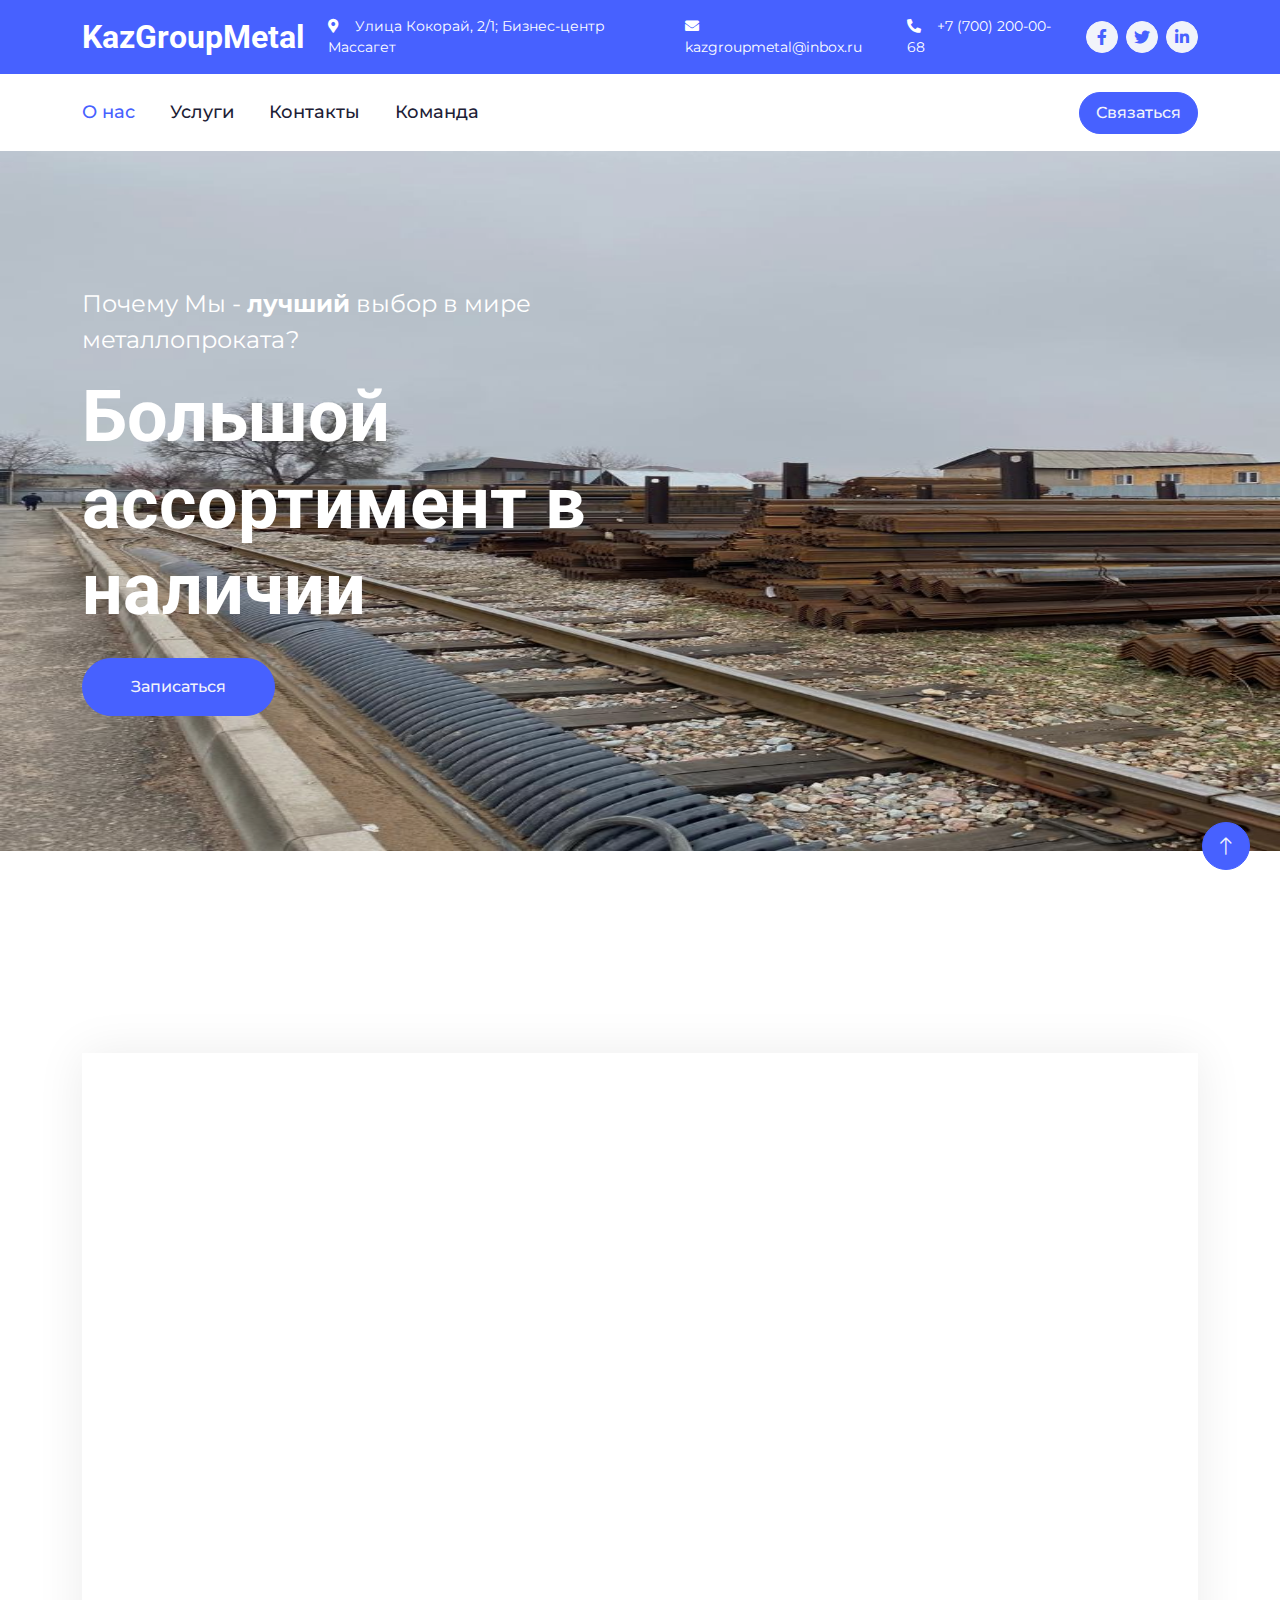
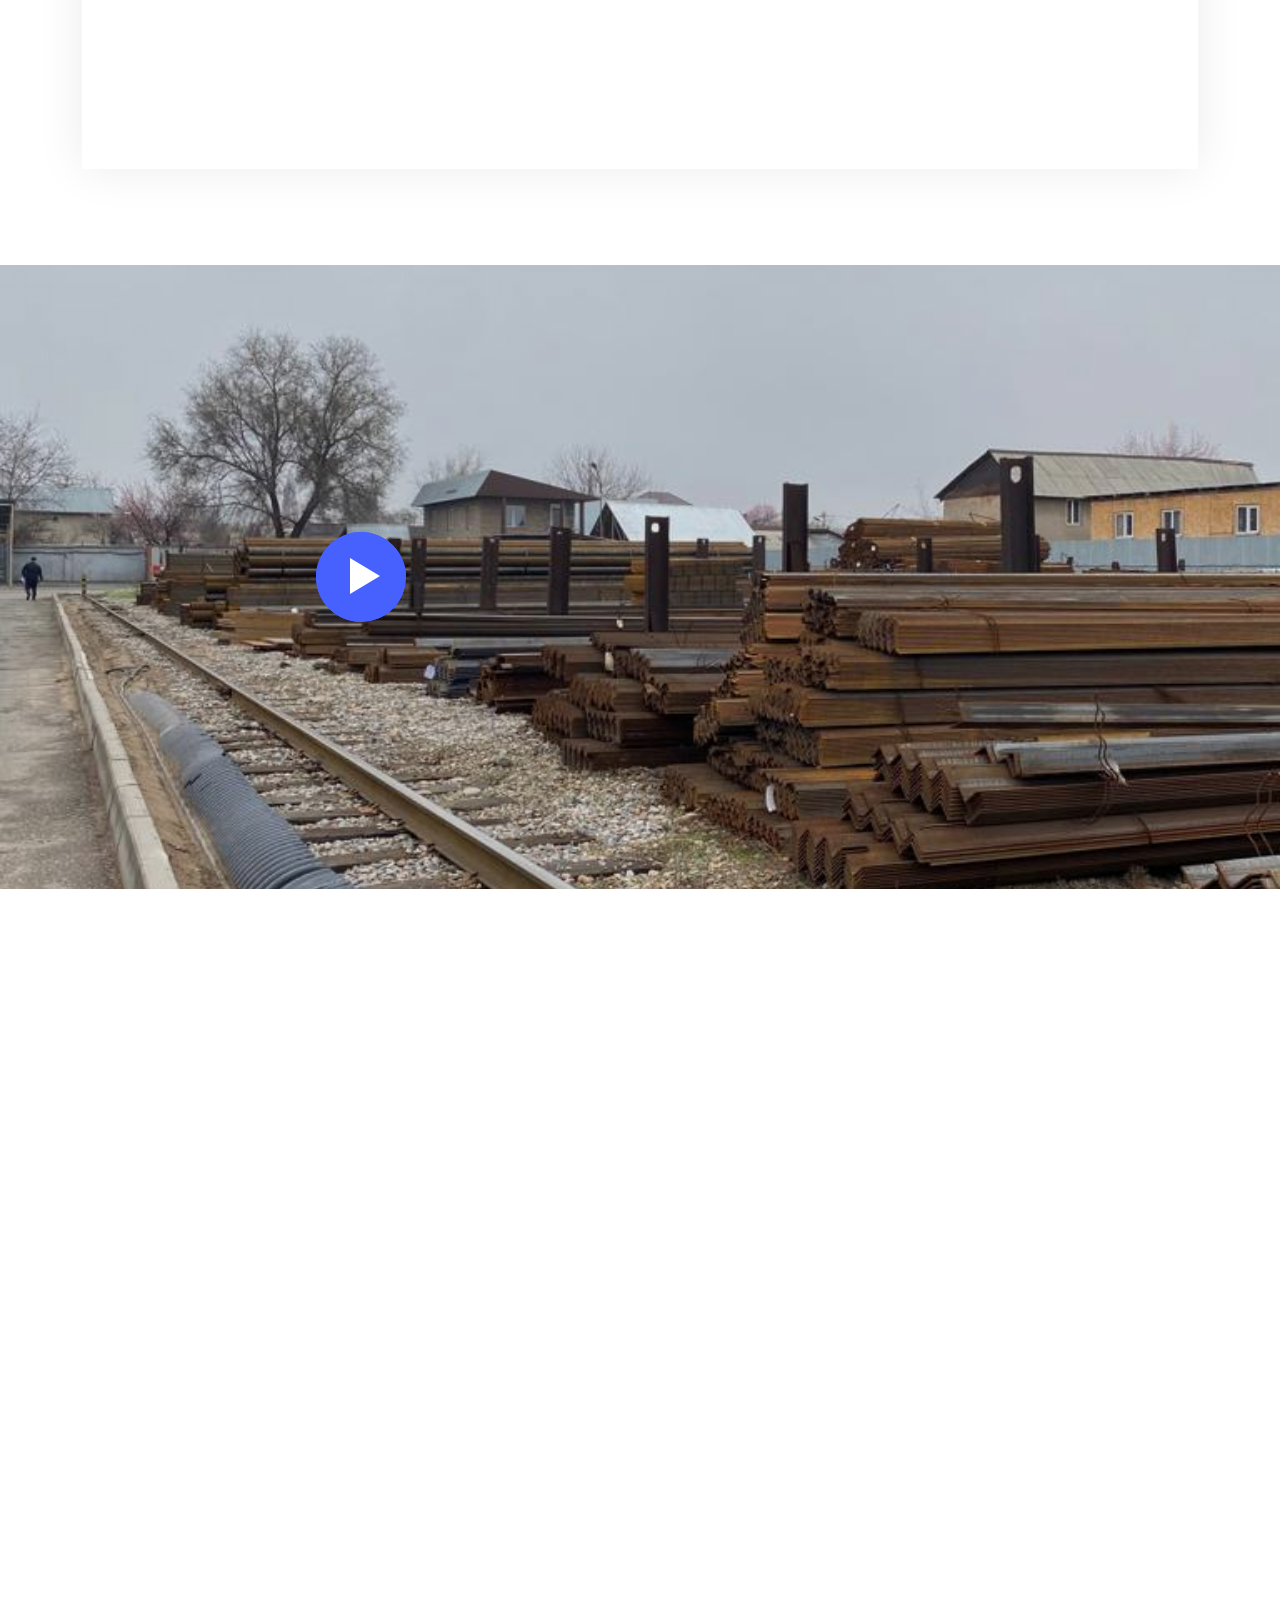
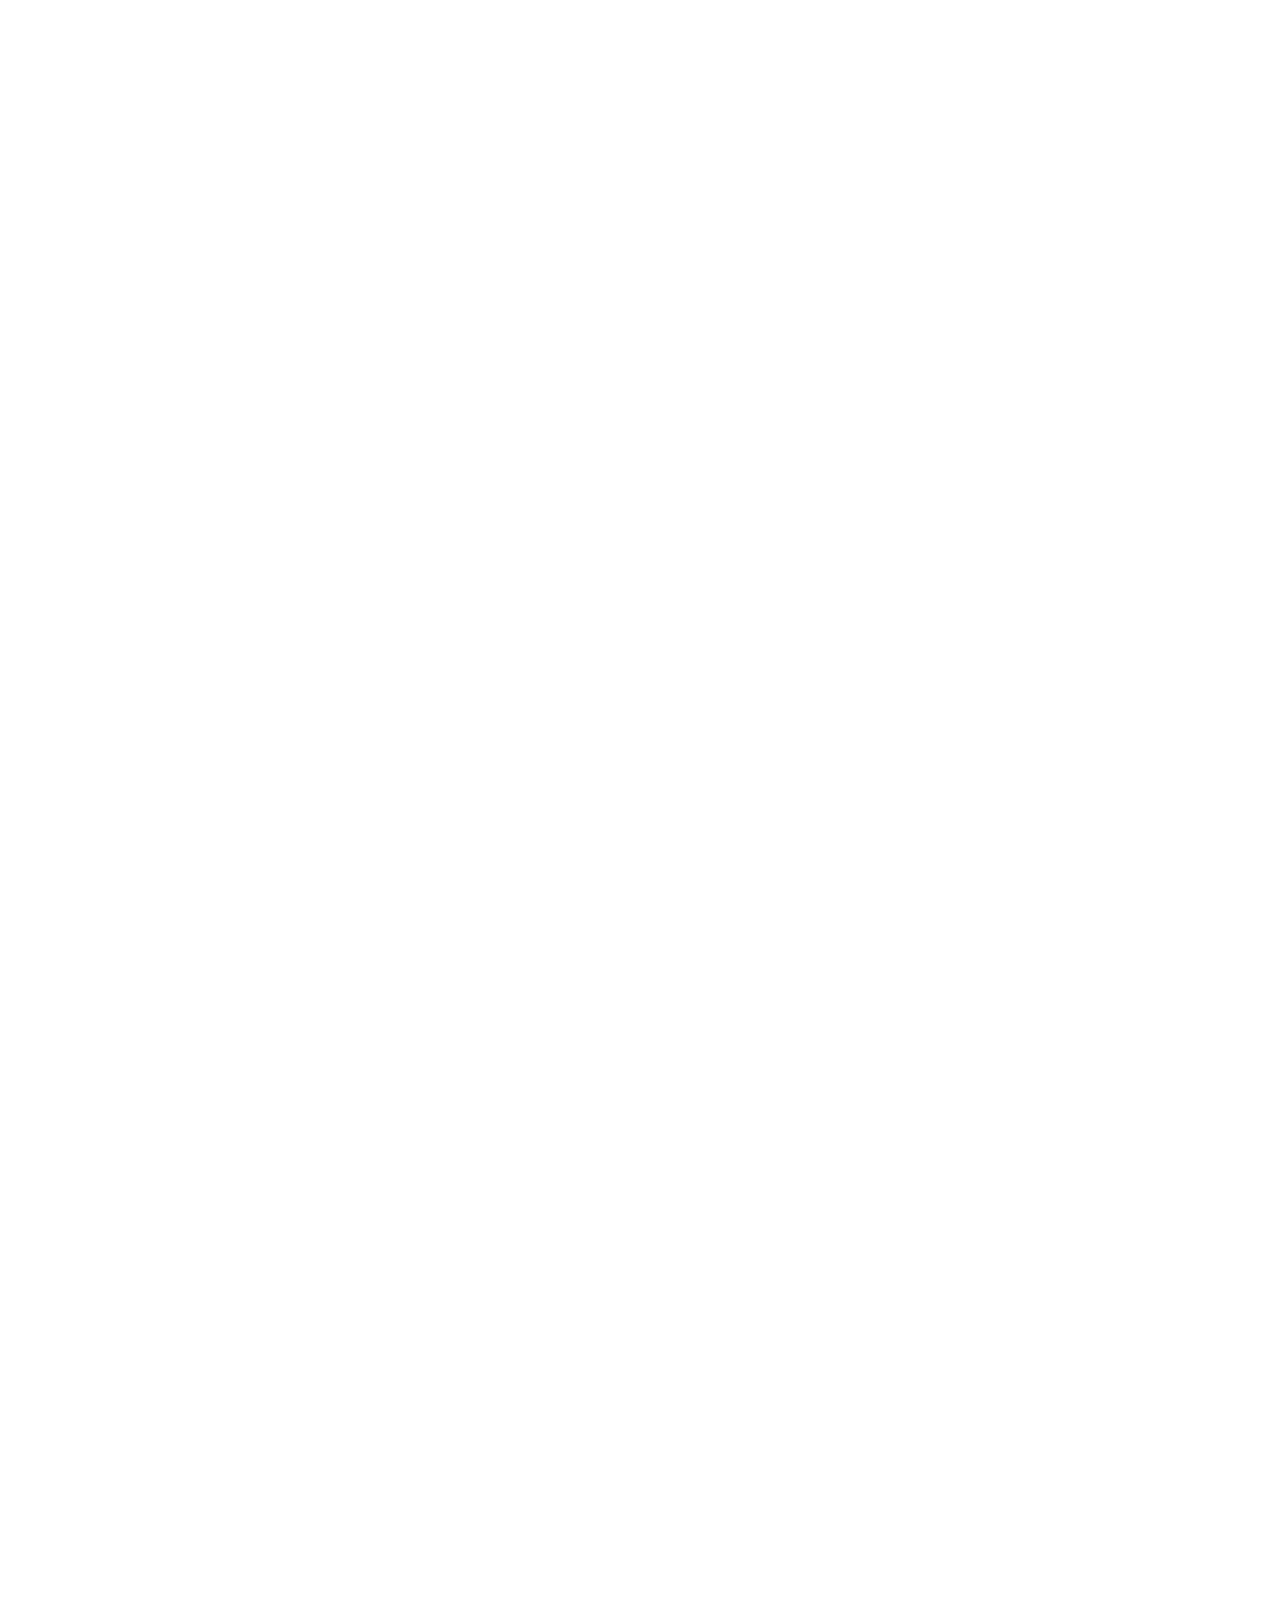
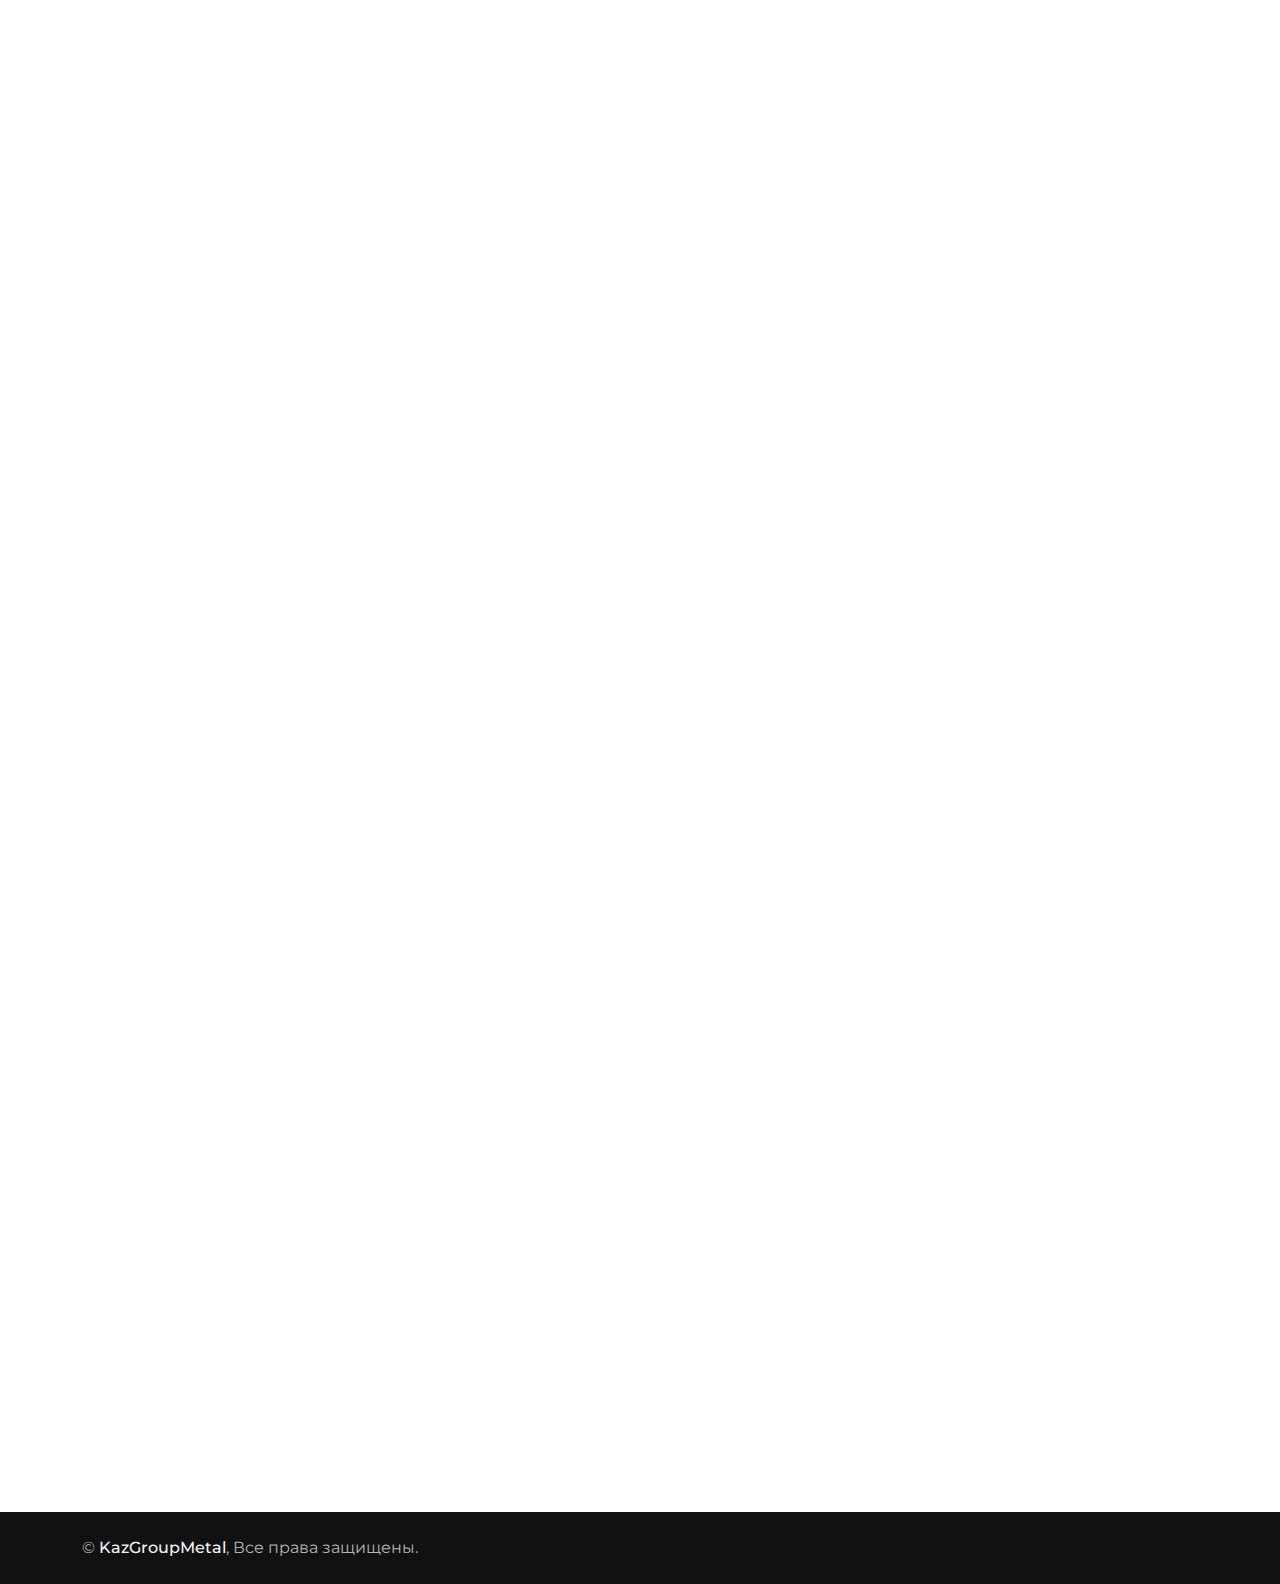
==== commit 5f558f71: "added photos" ====
--- a/index.html
+++ b/index.html
@@ -47,7 +47,7 @@
     <div class="container-fluid bg-primary text-white d-none d-lg-flex">
         <div class="container py-3">
             <div class="d-flex align-items-center">
-                <a href="index.html">
+                <a href="/">
                     <h2 class="text-white fw-bold m-0">KazGroupMetal</h2>
                 </a>
                 <div class="ms-auto d-flex align-items-center">
@@ -85,10 +85,10 @@
                 </button>
                 <div class="collapse navbar-collapse" id="navbarCollapse">
                     <div class="navbar-nav">
-                        <a href="index.html" class="nav-item nav-link active">О нас</a>
-                        <a href="about.html" class="nav-item nav-link">Услуги</a>
-                        <a href="service.html" class="nav-item nav-link">Контакты</a>
-                        <a href="project.html" class="nav-item nav-link">Каталог</a>
+                        <a href="#about" class="nav-item nav-link active">О нас</a>
+                        <a href="#services" class="nav-item nav-link">Услуги</a>
+                        <a href="#contacts" class="nav-item nav-link">Контакты</a>
+                        <a href="#team" class="nav-item nav-link">Команда</a>
                         <!-- <div class="nav-item dropdown">
                             <a href="#" class="nav-link dropdown-toggle" data-bs-toggle="dropdown">Pages</a>
                             <div class="dropdown-menu bg-light rounded-0 rounded-bottom m-0">
@@ -102,7 +102,7 @@
                         <a href="contact.html" class="nav-item nav-link">Contact</a> -->
                     </div>
                     <div class="ms-auto d-none d-lg-block">
-                        <a href="" class="btn btn-primary rounded-pill py-2 px-3">Связаться</a>
+                        <a href="#record" class="btn btn-primary rounded-pill py-2 px-3">Связаться</a>
                     </div>
                 </div>
             </nav>
@@ -126,8 +126,8 @@
                                     </p>
                                     <h1 class="display-2 text-white mb-4 animated slideInRight">Большой ассортимент в
                                         наличии</h1>
-                                    <a href=""
-                                        class="btn btn-primary rounded-pill py-3 px-5 animated slideInRight">Посмотреть</a>
+                                    <a href="#record"
+                                        class="btn btn-primary rounded-pill py-3 px-5 animated slideInRight">Записаться</a>
                                 </div>
                             </div>
                         </div>
@@ -205,7 +205,7 @@
 
 
     <!-- Features Start -->
-    <div class="container-xxl py-5">
+    <div id="services" class="container-xxl py-5">
         <div class="container">
             <div class="text-center mx-auto wow fadeInUp" data-wow-delay="0.1s" style="max-width: 500px;">
                 <h1 class="display-5 mb-5">Наши преимущества</h1>
@@ -217,7 +217,8 @@
                             <img class="img-fluid" src="img/icon/icon-1.png" alt="Icon">
                         </div>
                         <h5 class="mb-3">Наличие ассортимента</h5>
-                        <p class="mb-0">Независимо от вашего проекта у нас есть идеальные материалы — от стальных листов до профильных труб.
+                        <p class="mb-0">Независимо от вашего проекта у нас есть идеальные материалы — от стальных листов
+                            до профильных труб.
                             Вы выбираете, Мы предоставляем.</p>
                     </div>
                 </div>
@@ -239,7 +240,7 @@
                         <h5 class="mb-3">Конкурентоспособные цены</h5>
                         <p class="mb-0">Мы предлагаем разумные цены без потери качества.
                             Экономия без ущерба для Вашего бюджета.
-                            </p>
+                        </p>
                     </div>
                 </div>
                 <div class="col-sm-12 col-md-6 col-lg-4 wow fadeIn" data-wow-delay="0.7s">
@@ -258,7 +259,8 @@
                             <img class="img-fluid" src="img/icon/icon-3.png" alt="Icon">
                         </div>
                         <h5 class="mb-3">Программа лояльности</h5>
-                        <p class="mb-0">Становитесь постоянным клиентом и получайте привилегии через нашу программу лояльности, включая скидки, бонусы и индивидуальные предложения.</p>
+                        <p class="mb-0">Становитесь постоянным клиентом и получайте привилегии через нашу программу
+                            лояльности, включая скидки, бонусы и индивидуальные предложения.</p>
                     </div>
                 </div>
                 <div class="col-sm-12 col-md-6 col-lg-4 wow fadeIn" data-wow-delay="0.7s">
@@ -277,7 +279,7 @@
     <!-- Features End -->
 
     <!-- About Start -->
-    <div class="container-xxl about my-5">
+    <div id="about" class="container-xxl about my-5">
         <div class="container">
             <div class="row g-0">
                 <div class="col-lg-6">
@@ -295,9 +297,10 @@
                         <p class="mb-4">
                             Мы не просто поставщики, Мы Ваш надежный партнер в каждом проекте.
                             Разделяйте с нами свои идеи — вместе Мы создадим будущее.</p>
-                            <p>Наши клиенты — наши партнеры.</p>
-                          <p class="mb-4">Мы ценим каждого и готовы предоставить выдающийся сервис с индивидуальным подходом.</p>  
-                    
+                        <p>Наши клиенты — наши партнеры.</p>
+                        <p class="mb-4">Мы ценим каждого и готовы предоставить выдающийся сервис с индивидуальным
+                            подходом.</p>
+
                         <a class="btn btn-primary rounded-pill py-3 px-5" href="">Посмотреть</a>
                     </div>
                 </div>
@@ -327,63 +330,63 @@
     </div>
     <!-- Video Modal End -->
 
-        <!-- Project Start -->
-        <div class="container-xxl pt-5">
-            <div class="container">
-                <div class="text-center text-md-start pb-5 pb-md-0 wow fadeInUp" data-wow-delay="0.1s"
-                    style="max-width: 500px;">
-                    <p class="fs-5 fw-medium text-primary">Мы готовы поддержать Ваши проекты!</p>
-                    <h1 class="display-5 mb-5">Стройте с Нами</h1>
-                </div>
-                <div class="owl-carousel project-carousel wow fadeInUp" data-wow-delay="0.1s">
-                    <div class="project-item mb-5">
-                        <div class="position-relative">
-                            <img class="img-fluid" src="img/project-1.jpg" alt="">
-                            <div class="project-overlay">
-                                <a class="btn btn-lg-square btn-light rounded-circle m-1" href="img/project-1.jpg"
-                                    data-lightbox="project"><i class="fa fa-eye"></i></a>
-                                <a class="btn btn-lg-square btn-light rounded-circle m-1" href=""><i
-                                        class="fa fa-link"></i></a>
-                            </div>
-                        </div>
-                    </div>
-                    <div class="project-item mb-5">
-                        <div class="position-relative">
-                            <img class="img-fluid" src="img/project-1.jpg" alt="">
-                            <div class="project-overlay">
-                                <a class="btn btn-lg-square btn-light rounded-circle m-1" href="img/project-1.jpg"
-                                    data-lightbox="project"><i class="fa fa-eye"></i></a>
-                                <a class="btn btn-lg-square btn-light rounded-circle m-1" href=""><i
-                                        class="fa fa-link"></i></a>
-                            </div>
-                        </div>
-                    </div>
-                    <div class="project-item mb-5">
-                        <div class="position-relative">
-                            <img class="img-fluid" src="img/project-1.jpg" alt="">
-                            <div class="project-overlay">
-                                <a class="btn btn-lg-square btn-light rounded-circle m-1" href="img/project-1.jpg"
-                                    data-lightbox="project"><i class="fa fa-eye"></i></a>
-                                <a class="btn btn-lg-square btn-light rounded-circle m-1" href=""><i
-                                        class="fa fa-link"></i></a>
-                            </div>
-                        </div>
-                    </div>
-                    <div class="project-item mb-5">
-                        <div class="position-relative">
-                            <img class="img-fluid" src="img/project-1.jpg" alt="">
-                            <div class="project-overlay">
-                                <a class="btn btn-lg-square btn-light rounded-circle m-1" href="img/project-1.jpg"
-                                    data-lightbox="project"><i class="fa fa-eye"></i></a>
-                                <a class="btn btn-lg-square btn-light rounded-circle m-1" href=""><i
-                                        class="fa fa-link"></i></a>
-                            </div>
-                        </div>
-                    </div>
-                </div>
-            </div>
-        </div>
-        <!-- Project End -->
+    <!-- Project Start -->
+    <div id="projects" class="container-xxl pt-5">
+        <div class="container">
+            <div class="text-center text-md-start pb-5 pb-md-0 wow fadeInUp" data-wow-delay="0.1s"
+                style="max-width: 500px;">
+                <p class="fs-5 fw-medium text-primary">Мы готовы поддержать Ваши проекты!</p>
+                <h1 class="display-5 mb-5">Стройте с Нами</h1>
+            </div>
+            <div class="owl-carousel project-carousel wow fadeInUp" data-wow-delay="0.1s">
+                <div class="project-item mb-5">
+                    <div class="position-relative">
+                        <img class="img-fluid" src="img/main-project-1.jpeg" alt="">
+                        <div class="project-overlay">
+                            <a class="btn btn-lg-square btn-light rounded-circle m-1" href="img/main-project-1.jpeg"
+                                data-lightbox="project"><i class="fa fa-eye"></i></a>
+                            <a class="btn btn-lg-square btn-light rounded-circle m-1" href=""><i
+                                    class="fa fa-link"></i></a>
+                        </div>
+                    </div>
+                </div>
+                <div class="project-item mb-5">
+                    <div class="position-relative">
+                        <img class="img-fluid" src="img/main-project-2.jpeg" alt="">
+                        <div class="project-overlay">
+                            <a class="btn btn-lg-square btn-light rounded-circle m-1" href="img/main-project-2.jpeg"
+                                data-lightbox="project"><i class="fa fa-eye"></i></a>
+                            <a class="btn btn-lg-square btn-light rounded-circle m-1" href=""><i
+                                    class="fa fa-link"></i></a>
+                        </div>
+                    </div>
+                </div>
+                <div class="project-item mb-5">
+                    <div class="position-relative">
+                        <img class="img-fluid" src="img/main-project-3.jpeg" alt="">
+                        <div class="project-overlay">
+                            <a class="btn btn-lg-square btn-light rounded-circle m-1" href="img/main-project-3.jpeg"
+                                data-lightbox="project"><i class="fa fa-eye"></i></a>
+                            <a class="btn btn-lg-square btn-light rounded-circle m-1" href=""><i
+                                    class="fa fa-link"></i></a>
+                        </div>
+                    </div>
+                </div>
+                <div class="project-item mb-5">
+                    <div class="position-relative">
+                        <img class="img-fluid" src="img/main-project-4.jpeg" alt="">
+                        <div class="project-overlay">
+                            <a class="btn btn-lg-square btn-light rounded-circle m-1" href="img/main-project-4.jpeg"
+                                data-lightbox="project"><i class="fa fa-eye"></i></a>
+                            <a class="btn btn-lg-square btn-light rounded-circle m-1" href=""><i
+                                    class="fa fa-link"></i></a>
+                        </div>
+                    </div>
+                </div>
+            </div>
+        </div>
+    </div>
+    <!-- Project End -->
 
     <!-- Service Start -->
     <div class="container-xxl py-5">
@@ -392,7 +395,8 @@
                 <h1 class="mb-3">Преимущества компании</h1>
                 <strong>Выбор профессионалов.</strong>
                 <p class="mb-5 d-block">
-                    Присоединяйтесь к тем, кто выбирает лучшее для своих проектов. Сделайте правильный выбор сегодня!</p>
+                    Присоединяйтесь к тем, кто выбирает лучшее для своих проектов. Сделайте правильный выбор сегодня!
+                </p>
             </div>
             <div class="row g-4">
                 <div class="col-lg-4 col-md-6 col-sm-12 wow fadeInUp" data-wow-delay="0.1s">
@@ -405,7 +409,8 @@
                             <h5 class="mb-3">Стройматериалы для великих строений</h4>
                                 <p>Мы гордимся тем, что наши материалы лежат в основе великих строений.
                                 </p>
-                                <p class="mb-0">От жилых домов до коммерческих комплексов - Мы создаем фундамент для вашего успеха.</p>
+                                <p class="mb-0">От жилых домов до коммерческих комплексов - Мы создаем фундамент для
+                                    вашего успеха.</p>
                         </div>
                     </div>
                 </div>
@@ -419,7 +424,7 @@
                             <h5 class="mb-3">Сотрудничество, которое дает результат</h4>
                                 <p class="mb-0">Если Вы строите нечто великое, Мы готовы стать вашими партнерами.</p>
                         </div>
-                    
+
                     </div>
                 </div>
                 <div class="col-lg-4 col-md-6 col-sm-12  wow fadeInUp" data-wow-delay="0.5s">
@@ -430,11 +435,12 @@
                                 <img class="img-fluid" src="img/icon/icon-7.png" alt="Icon">
                             </div>
                             <h5 class="mb-3">Сервис на высшем уровне</h4>
-                                <p>Мы ценим каждого и готовы предоставить выдающийся сервис с индивидуальным подходом.</p>
+                                <p>Мы ценим каждого и готовы предоставить выдающийся сервис с индивидуальным подходом.
+                                </p>
                                 <p class="mb-0">Наши клиенты — наши партнеры.
-                                    </p>
-                        </div>
-                     
+                                </p>
+                        </div>
+
                     </div>
                 </div>
             </div>
@@ -442,9 +448,9 @@
     </div>
     <!-- Service End -->
 
-
+    <div id="record" class="mb-5"></div>
     <!-- Quote Start -->
-    <div class="container-xxl py-5">
+    <div  class="record py-5">
         <div class="container">
             <div class="row g-5">
                 <div class="wow fadeInUp" data-wow-delay="0.5s">
@@ -462,7 +468,7 @@
                                 <label for="mail">Ваша почта</label>
                             </div>
                         </div>
-                       
+
                         <div class="col-12">
                             <div class="form-floating">
                                 <textarea class="form-control" placeholder="Текст" id="message"
@@ -482,7 +488,7 @@
 
 
     <!-- Team Start -->
-    <div class="container-xxl py-5">
+    <div id="team" class="container-xxl py-5">
         <div class="container">
             <div class="text-center mx-auto wow fadeInUp" data-wow-delay="0.1s" style="max-width: 500px;">
                 <p class="fs-5 fw-medium text-primary">Наша команда</p>
@@ -558,13 +564,15 @@
             <div class="owl-carousel testimonial-carousel wow fadeInUp" data-wow-delay="0.1s">
                 <div class="testimonial-item rounded p-4 p-lg-5 mb-5">
                     <img class="mb-4" src="img/testimonial-1.jpg" alt="">
-                    <p class="mb-4">Оперативно отработали мой запрос и доставку организовали в срок, как и договаривались.</p>
+                    <p class="mb-4">Оперативно отработали мой запрос и доставку организовали в срок, как и
+                        договаривались.</p>
                     <h5>Irishka Gedz</h5>
                     <!-- <span class="text-primary">Profession</span> -->
                 </div>
                 <div class="testimonial-item rounded p-4 p-lg-5 mb-5">
                     <img class="mb-4" src="img/testimonial-1.jpg" alt="">
-                    <p class="mb-4">Очень Хорошая добросовестная компания Быстро и оперативно доставляют Могут дать совет и цены очень приемлемые</p>
+                    <p class="mb-4">Очень Хорошая добросовестная компания Быстро и оперативно доставляют Могут дать
+                        совет и цены очень приемлемые</p>
                     <h5>​Rinat Z</h5>
                     <!-- <span class="text-primary">Profession</span> -->
                 </div>
@@ -576,11 +584,12 @@
                 </div>
                 <div class="testimonial-item rounded p-4 p-lg-5 mb-5">
                     <img class="mb-4" src="img/testimonial-1.jpg" alt="">
-                    <p class="mb-4">Ребята молодцы, все сделали под ключ! Профессионалы своего дела, осталась довольна работой!</p>
+                    <p class="mb-4">Ребята молодцы, все сделали под ключ! Профессионалы своего дела, осталась довольна
+                        работой!</p>
                     <h5>​Виктория Д</h5>
                     <!-- <span class="text-primary">Profession</span> -->
                 </div>
-                
+
             </div>
         </div>
     </div>
@@ -588,10 +597,10 @@
 
 
     <!-- Footer Start -->
-    <div class="container-fluid bg-dark footer mt-5 py-5 wow fadeIn" data-wow-delay="0.1s">
+    <div id="contacts" class="container-fluid bg-dark footer mt-5 py-5 wow fadeIn" data-wow-delay="0.1s">
         <div class="container py-5">
             <div class="row g-5">
-                <div class="col-lg-3 col-md-6">
+                <div class="col-lg-6 col-md-6 col-sm-12">
                     <h4 class="text-white mb-4">Наш офис</h4>
                     <p class="mb-2"><i class="fa fa-map-marker-alt me-3"></i>Улица Кокорай, 2/1; Бизнес-центр Массагет;
                         4 этаж, 429 офис</p>
@@ -608,8 +617,8 @@
                                 class="fab fa-linkedin-in"></i></a>
                     </div>
                 </div>
-              
-                <div class="col-lg-3 col-md-6">
+
+                <div class="col-lg-6 col-md-6 col-sm-12">
                     <h4 class="text-white mb-4">График работы</h4>
                     <p class="mb-1">Пондельник - Пятница</p>
                     <h6 class="text-light">09:00 - 19:00</h6>
@@ -618,7 +627,7 @@
                     <p class="mb-1">Воскресенье</p>
                     <h6 class="text-light">Закрыто</h6>
                 </div>
-               
+
             </div>
         </div>
     </div>
--- a/css/style.css
+++ b/css/style.css
@@ -205,7 +205,7 @@
 
 /*** About ***/
 .about {
-    background: linear-gradient(rgba(0, 0, 0, .1), rgba(0, 0, 0, .1)), url(../img/about.jpg) left center no-repeat;
+    background: linear-gradient(rgba(0, 0, 0, .1), rgba(0, 0, 0, .1)), url(../img/main-corousel-1.jpeg) left center no-repeat;
     background-size: cover;
 }
 
@@ -595,4 +595,9 @@
 
 .copyright a:hover {
     color: var(--primary) !important;
+}
+
+.record{
+    max-width: 600px;
+    margin: 0 auto;
 }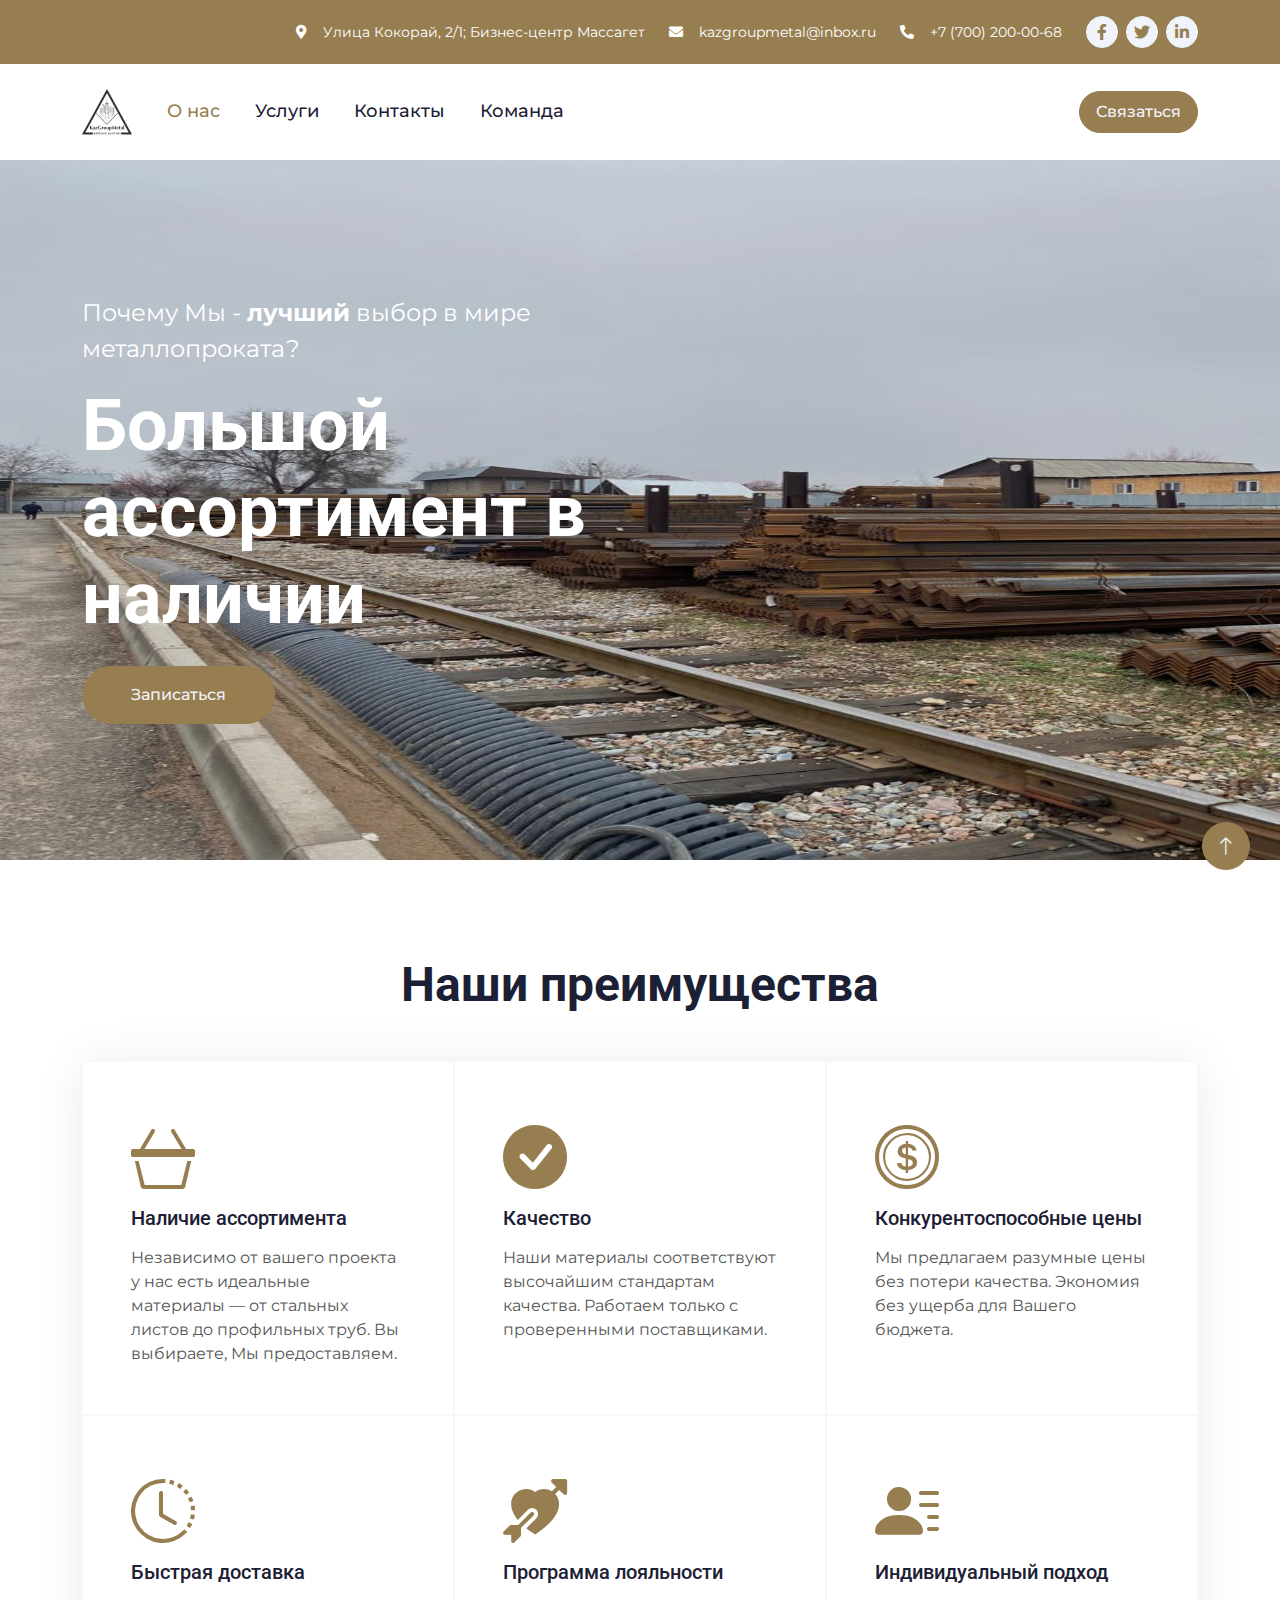
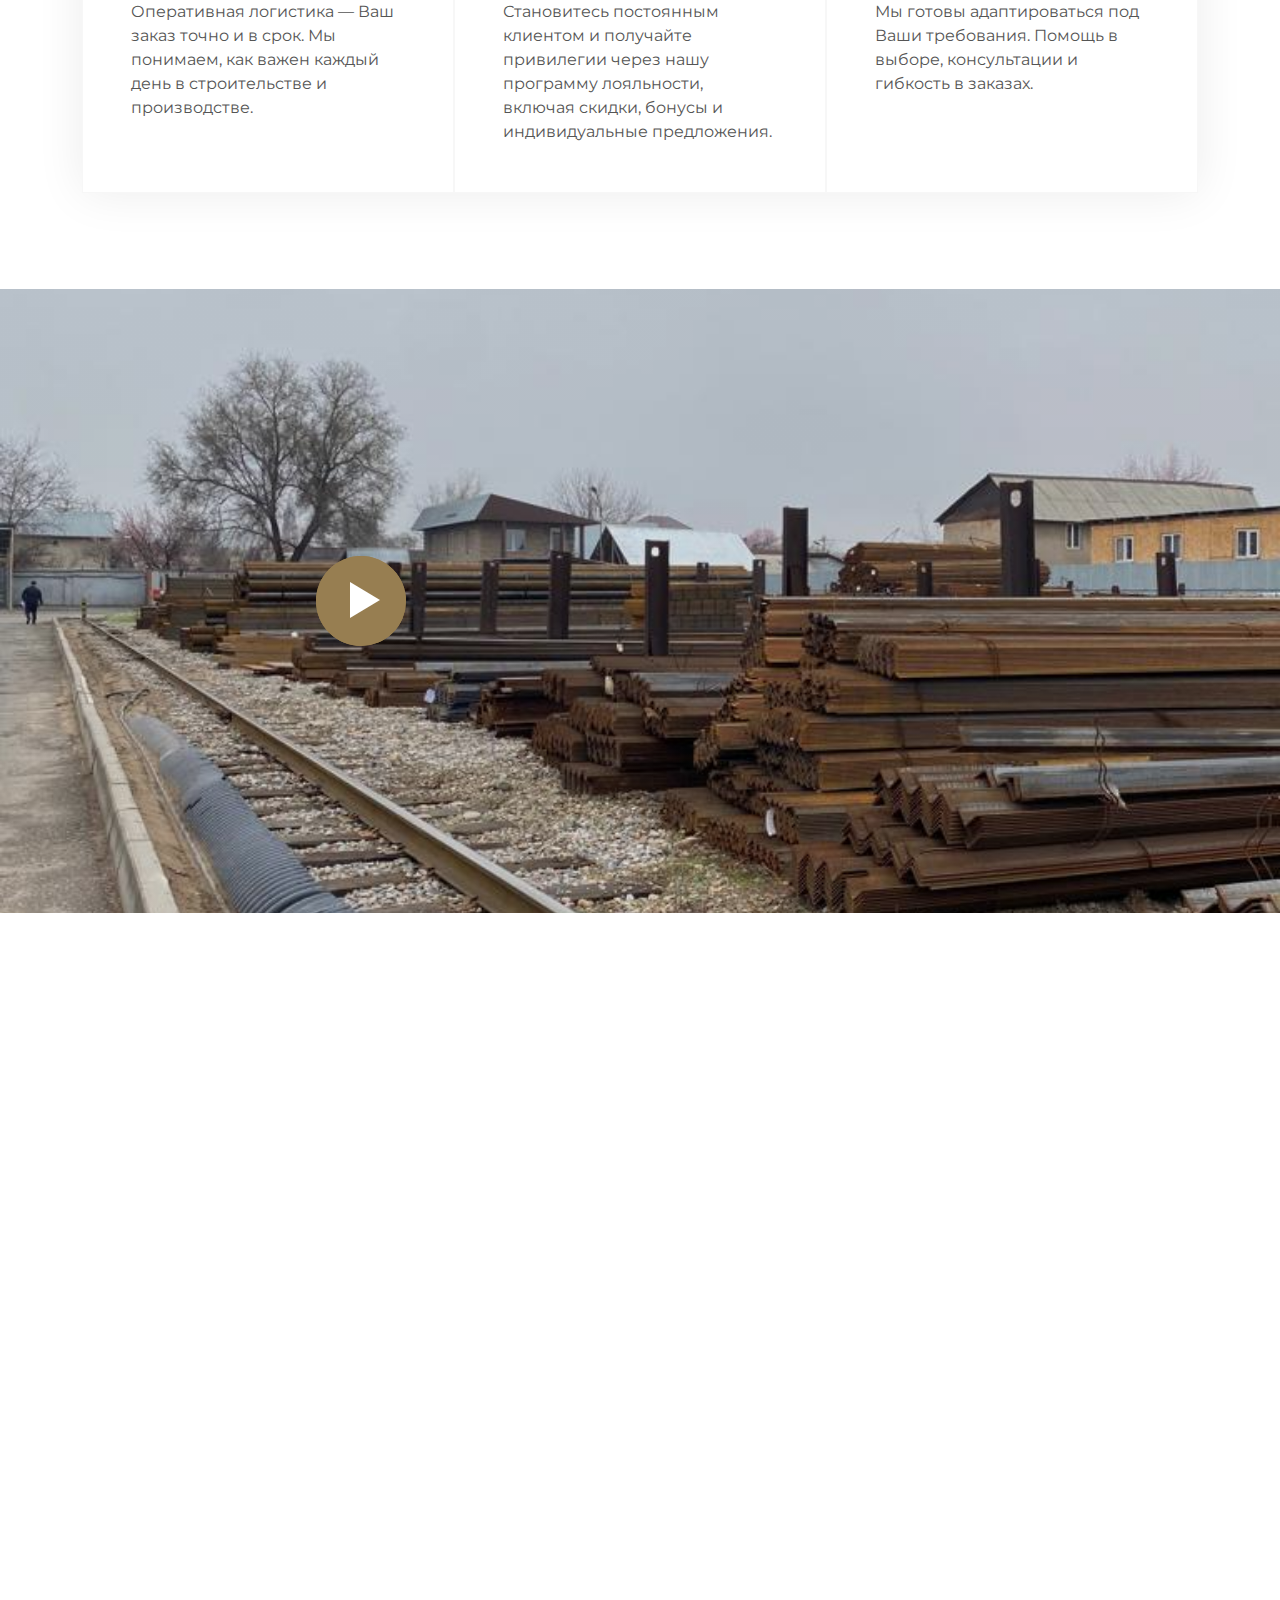
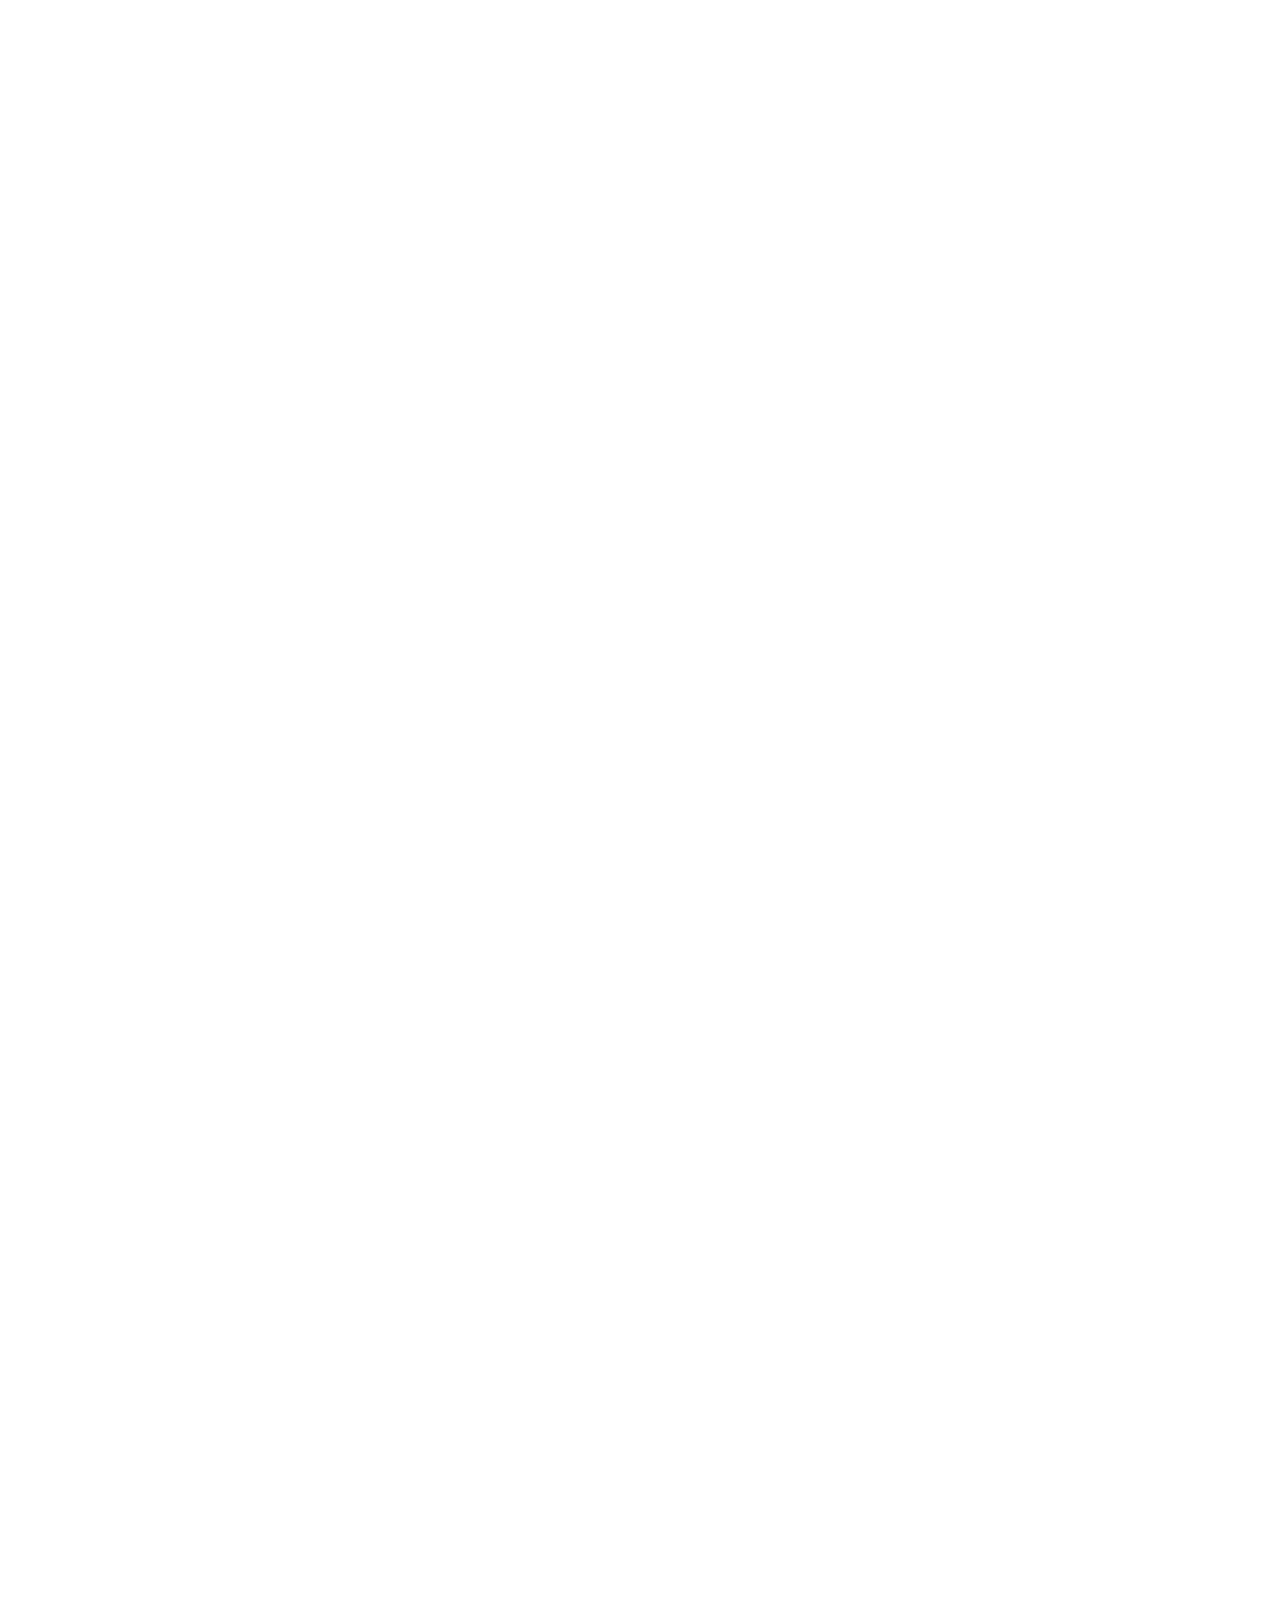
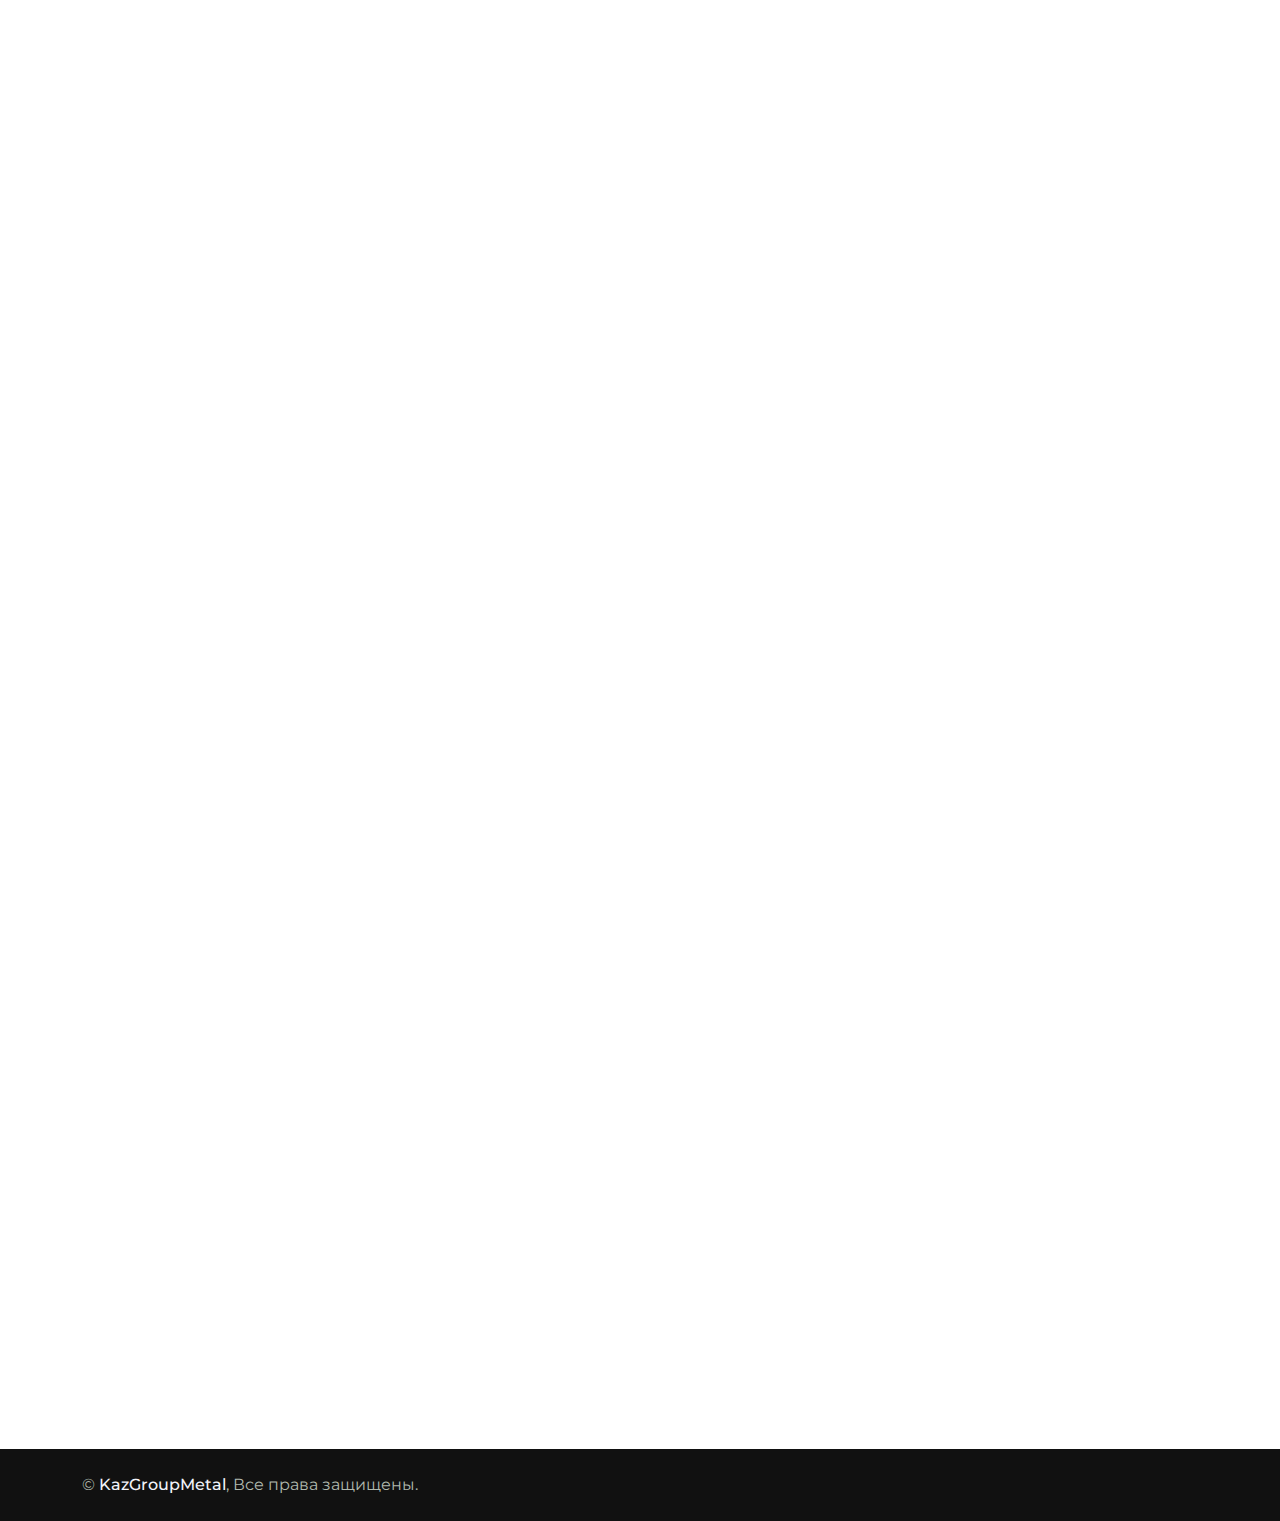
==== commit f6e9c321: "icons" ====
--- a/index.html
+++ b/index.html
@@ -20,7 +20,7 @@
 
     <!-- Icon Font Stylesheet -->
     <link href="https://cdnjs.cloudflare.com/ajax/libs/font-awesome/5.10.0/css/all.min.css" rel="stylesheet">
-    <link href="https://cdn.jsdelivr.net/npm/bootstrap-icons@1.4.1/font/bootstrap-icons.css" rel="stylesheet">
+    <link href="https://cdn.jsdelivr.net/npm/bootstrap-icons@1.11.3/font/bootstrap-icons.css" rel="stylesheet">
 
     <!-- Libraries Stylesheet -->
     <link href="lib/animate/animate.min.css" rel="stylesheet">
@@ -47,9 +47,6 @@
     <div class="container-fluid bg-primary text-white d-none d-lg-flex">
         <div class="container py-3">
             <div class="d-flex align-items-center">
-                <a href="/">
-                    <h2 class="text-white fw-bold m-0">KazGroupMetal</h2>
-                </a>
                 <div class="ms-auto d-flex align-items-center">
                     <small class="ms-4"><i class="fa fa-map-marker-alt me-3"></i>Улица Кокорай, 2/1; Бизнес-центр
                         Массагет</small>
@@ -76,30 +73,23 @@
     <div class="container-fluid bg-white sticky-top">
         <div class="container">
             <nav class="navbar navbar-expand-lg bg-white navbar-light p-lg-0">
-                <a href="index.html" class="navbar-brand d-lg-none">
-                    <h1 class="fw-bold m-0">KazGroupMetal</h1>
+                <a href="index.html" class="d-flex align-items-center navbar-brand d-lg-none">
+                    <img class="d-block" width="50" src="./img/icon/logo.png" />
                 </a>
                 <button type="button" class="navbar-toggler me-0" data-bs-toggle="collapse"
                     data-bs-target="#navbarCollapse">
                     <span class="navbar-toggler-icon"></span>
                 </button>
                 <div class="collapse navbar-collapse" id="navbarCollapse">
-                    <div class="navbar-nav">
+                    <div class="navbar-nav align-items-center">
+                        <a class="nav-item nav-link d-flex align-items-center" href="/">
+                            <img class="d-block" width="50" src="./img/icon/logo.png" />
+                        </a>
                         <a href="#about" class="nav-item nav-link active">О нас</a>
                         <a href="#services" class="nav-item nav-link">Услуги</a>
                         <a href="#contacts" class="nav-item nav-link">Контакты</a>
                         <a href="#team" class="nav-item nav-link">Команда</a>
-                        <!-- <div class="nav-item dropdown">
-                            <a href="#" class="nav-link dropdown-toggle" data-bs-toggle="dropdown">Pages</a>
-                            <div class="dropdown-menu bg-light rounded-0 rounded-bottom m-0">
-                                <a href="feature.html" class="dropdown-item">Features</a>
-                                <a href="team.html" class="dropdown-item">Our Team</a>
-                                <a href="testimonial.html" class="dropdown-item">Testimonial</a>
-                                <a href="quote.html" class="dropdown-item">Quotation</a>
-                                <a href="404.html" class="dropdown-item">404 Page</a>
-                            </div>
-                        </div>
-                        <a href="contact.html" class="nav-item nav-link">Contact</a> -->
+                
                     </div>
                     <div class="ms-auto d-none d-lg-block">
                         <a href="#record" class="btn btn-primary rounded-pill py-2 px-3">Связаться</a>
@@ -207,67 +197,56 @@
     <!-- Features Start -->
     <div id="services" class="container-xxl py-5">
         <div class="container">
-            <div class="text-center mx-auto wow fadeInUp" data-wow-delay="0.1s" style="max-width: 500px;">
+            <div class="text-center mx-auto" style="max-width: 500px;">
                 <h1 class="display-5 mb-5">Наши преимущества</h1>
             </div>
             <div class="row g-0 feature-row">
-                <div class="col-sm-12 col-md-6 col-lg-4 wow fadeIn" data-wow-delay="0.1s">
+                <div class="col-sm-12 col-md-6 col-lg-4">
                     <div class="feature-item border h-100 p-5">
-                        <div class="btn-square bg-light rounded-circle mb-4" style="width: 64px; height: 64px;">
-                            <img class="img-fluid" src="img/icon/icon-1.png" alt="Icon">
-                        </div>
+                 
+                        <i class="icon-style bi bi-basket3"></i>
                         <h5 class="mb-3">Наличие ассортимента</h5>
                         <p class="mb-0">Независимо от вашего проекта у нас есть идеальные материалы — от стальных листов
                             до профильных труб.
                             Вы выбираете, Мы предоставляем.</p>
                     </div>
                 </div>
-                <div class="col-sm-12 col-md-6 col-lg-4 wow fadeIn" data-wow-delay="0.3s">
+                <div class="col-sm-12 col-md-6 col-lg-4">
                     <div class="feature-item border h-100 p-5">
-                        <div class="btn-square bg-light rounded-circle mb-4" style="width: 64px; height: 64px;">
-                            <img class="img-fluid" src="img/icon/icon-2.png" alt="Icon">
-                        </div>
+                        <i class="icon-style bi bi-check-circle-fill"></i>
                         <h5 class="mb-3">Качество</h5>
                         <p class="mb-0">Наши материалы соответствуют высочайшим стандартам качества.
                             Работаем только с проверенными поставщиками.</p>
                     </div>
                 </div>
-                <div class="col-sm-12 col-md-6 col-lg-4 wow fadeIn" data-wow-delay="0.5s">
+                <div class="col-sm-12 col-md-6 col-lg-4">
                     <div class="feature-item border h-100 p-5">
-                        <div class="btn-square bg-light rounded-circle mb-4" style="width: 64px; height: 64px;">
-                            <img class="img-fluid" src="img/icon/icon-3.png" alt="Icon">
-                        </div>
+                        <i class="icon-style bi bi-coin"></i>
                         <h5 class="mb-3">Конкурентоспособные цены</h5>
                         <p class="mb-0">Мы предлагаем разумные цены без потери качества.
                             Экономия без ущерба для Вашего бюджета.
                         </p>
                     </div>
                 </div>
-                <div class="col-sm-12 col-md-6 col-lg-4 wow fadeIn" data-wow-delay="0.7s">
+                <div class="col-sm-12 col-md-6 col-lg-4">
                     <div class="feature-item border h-100 p-5">
-                        <div class="btn-square bg-light rounded-circle mb-4" style="width: 64px; height: 64px;">
-                            <img class="img-fluid" src="img/icon/icon-4.png" alt="Icon">
-                        </div>
+                        <i class="icon-style bi bi-clock-history"></i>
                         <h5 class="mb-3">Быстрая доставка</h5>
                         <p class="mb-0">Оперативная логистика — Ваш заказ точно и в срок.
                             Мы понимаем, как важен каждый день в строительстве и производстве.</p>
                     </div>
                 </div>
-                <div class="col-sm-12 col-md-6 col-lg-4 wow fadeIn" data-wow-delay="0.5s">
+                <div class="col-sm-12 col-md-6 col-lg-4">
                     <div class="feature-item border h-100 p-5">
-                        <div class="btn-square bg-light rounded-circle mb-4" style="width: 64px; height: 64px;">
-                            <img class="img-fluid" src="img/icon/icon-3.png" alt="Icon">
-                        </div>
+                        <i class="icon-style bi bi-arrow-through-heart-fill"></i>
                         <h5 class="mb-3">Программа лояльности</h5>
                         <p class="mb-0">Становитесь постоянным клиентом и получайте привилегии через нашу программу
                             лояльности, включая скидки, бонусы и индивидуальные предложения.</p>
                     </div>
                 </div>
-                <div class="col-sm-12 col-md-6 col-lg-4 wow fadeIn" data-wow-delay="0.7s">
+                <div class="col-sm-12 col-md-6 col-lg-4">
                     <div class="feature-item border h-100 p-5">
-                        <div class="btn-square bg-light rounded-circle mb-4" style="width: 64px; height: 64px;">
-                            <img class="img-fluid" src="img/icon/icon-4.png" alt="Icon">
-                        </div>
+                        <i class="icon-style bi bi-person-lines-fill"></i>
                         <h5 class="mb-3">Индивидуальный подход</h5>
                         <p class="mb-0">Мы готовы адаптироваться под Ваши требования.
                             Помощь в выборе, консультации и гибкость в заказах.</p>
@@ -402,10 +381,7 @@
                 <div class="col-lg-4 col-md-6 col-sm-12 wow fadeInUp" data-wow-delay="0.1s">
                     <div class="service-item position-relative h-100">
                         <div class="service-text rounded p-5">
-                            <div class="btn-square bg-light rounded-circle mx-auto mb-4"
-                                style="width: 64px; height: 64px;">
-                                <img class="img-fluid" src="img/icon/icon-5.png" alt="Icon">
-                            </div>
+                          
                             <h5 class="mb-3">Стройматериалы для великих строений</h4>
                                 <p>Мы гордимся тем, что наши материалы лежат в основе великих строений.
                                 </p>
@@ -417,10 +393,7 @@
                 <div class="col-lg-4 col-md-6 col-sm-12  wow fadeInUp" data-wow-delay="0.3s">
                     <div class="service-item position-relative h-100">
                         <div class="service-text rounded p-5">
-                            <div class="btn-square bg-light rounded-circle mx-auto mb-4"
-                                style="width: 64px; height: 64px;">
-                                <img class="img-fluid" src="img/icon/icon-6.png" alt="Icon">
-                            </div>
+                            
                             <h5 class="mb-3">Сотрудничество, которое дает результат</h4>
                                 <p class="mb-0">Если Вы строите нечто великое, Мы готовы стать вашими партнерами.</p>
                         </div>
@@ -430,10 +403,7 @@
                 <div class="col-lg-4 col-md-6 col-sm-12  wow fadeInUp" data-wow-delay="0.5s">
                     <div class="service-item position-relative h-100">
                         <div class="service-text rounded p-5">
-                            <div class="btn-square bg-light rounded-circle mx-auto mb-4"
-                                style="width: 64px; height: 64px;">
-                                <img class="img-fluid" src="img/icon/icon-7.png" alt="Icon">
-                            </div>
+                         
                             <h5 class="mb-3">Сервис на высшем уровне</h4>
                                 <p>Мы ценим каждого и готовы предоставить выдающийся сервис с индивидуальным подходом.
                                 </p>
@@ -450,9 +420,9 @@
 
     <div id="record" class="mb-5"></div>
     <!-- Quote Start -->
-    <div  class="record py-5">
-        <div class="container">
-            <div class="row g-5">
+    <div class="record py-5">
+        <div class="container">
+            <div class="row">
                 <div class="wow fadeInUp" data-wow-delay="0.5s">
                     <h2 class="mb-4">Оставьте запрос на консультацию или ценовое предложение.</h2>
                     <div class="row g-3">
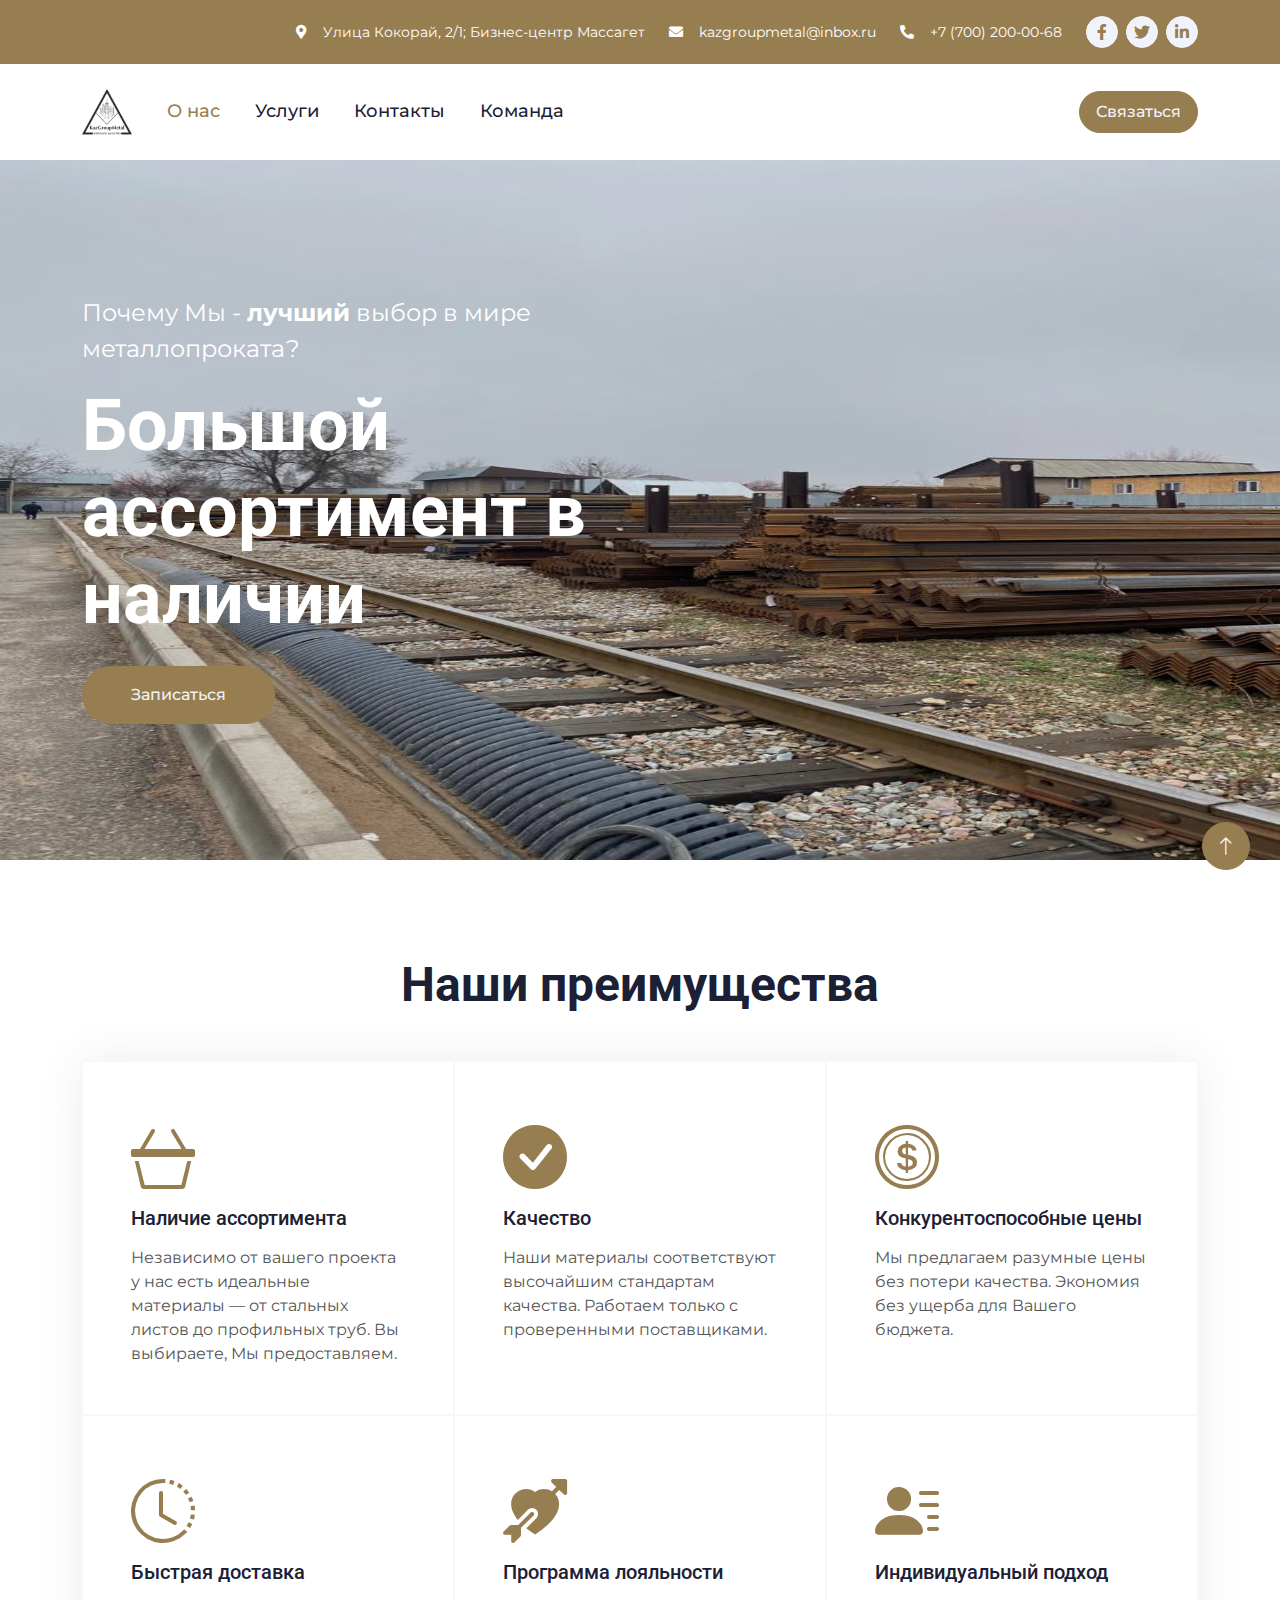
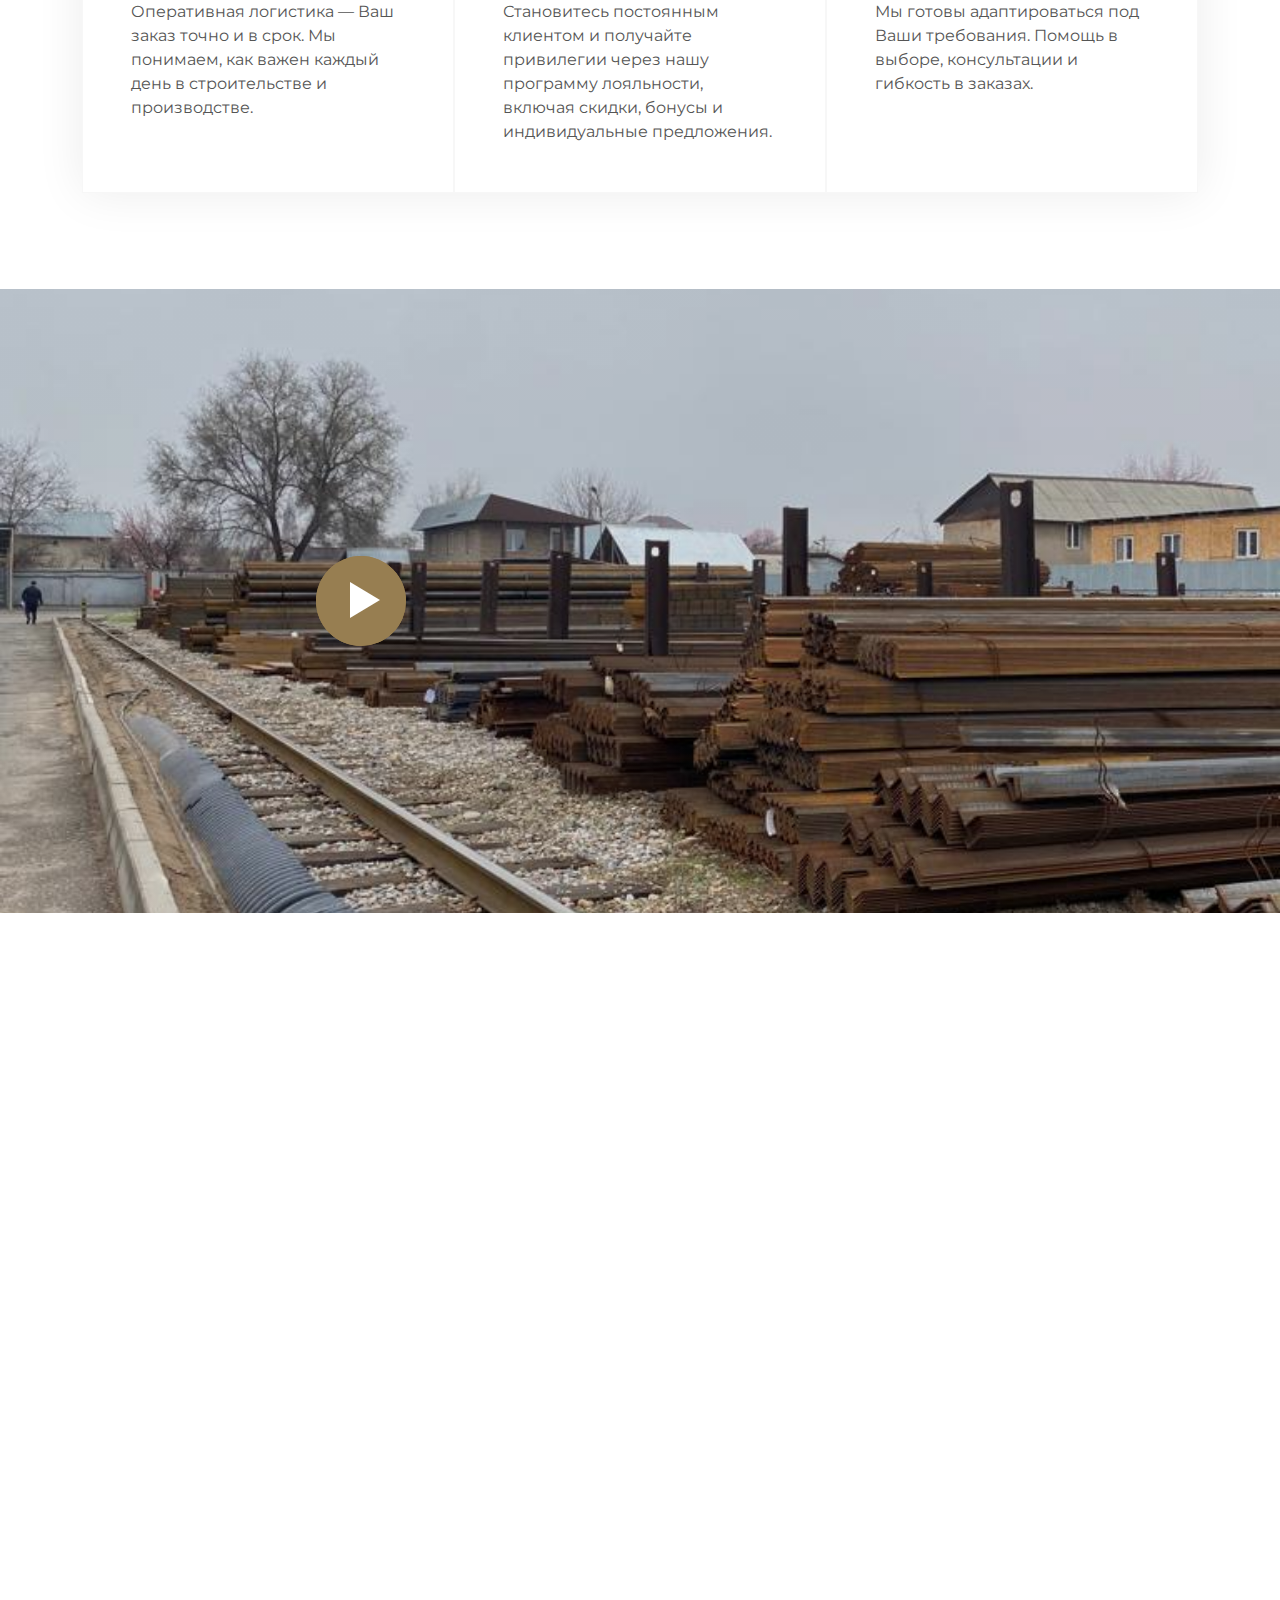
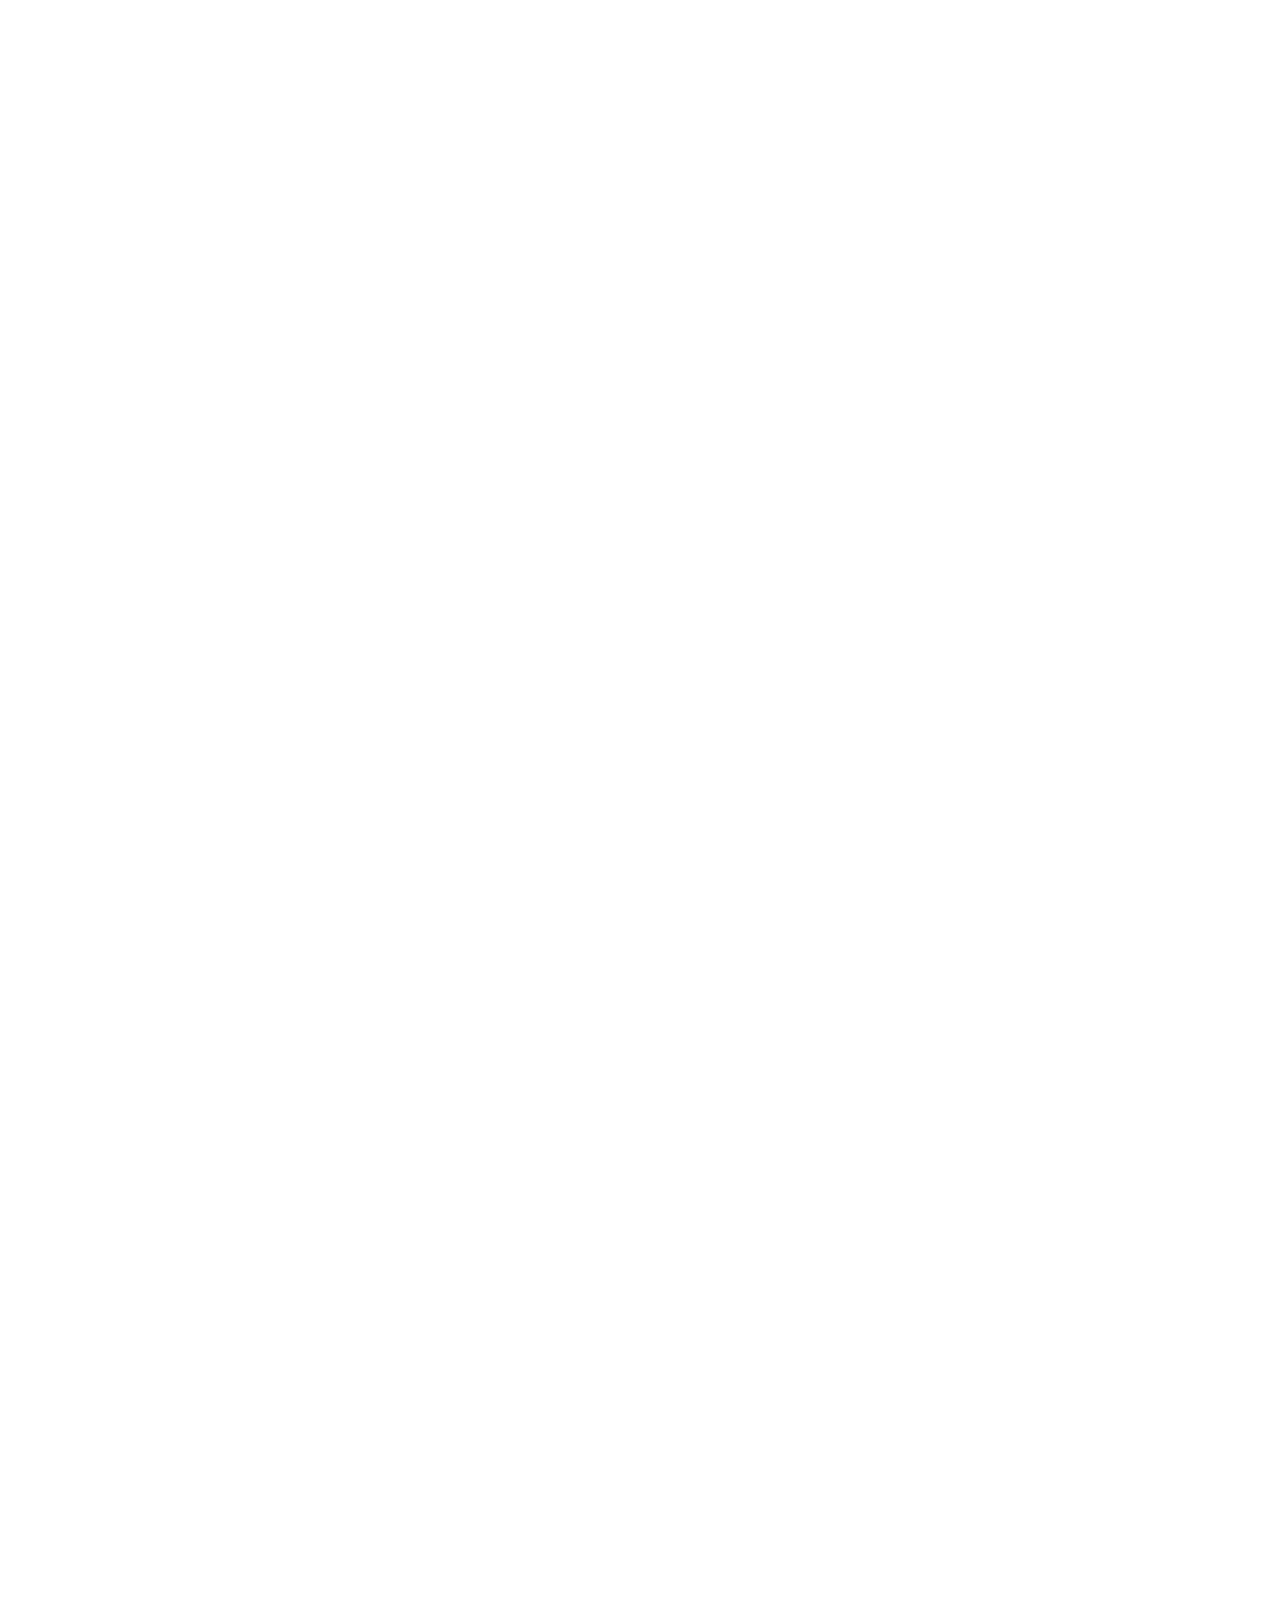
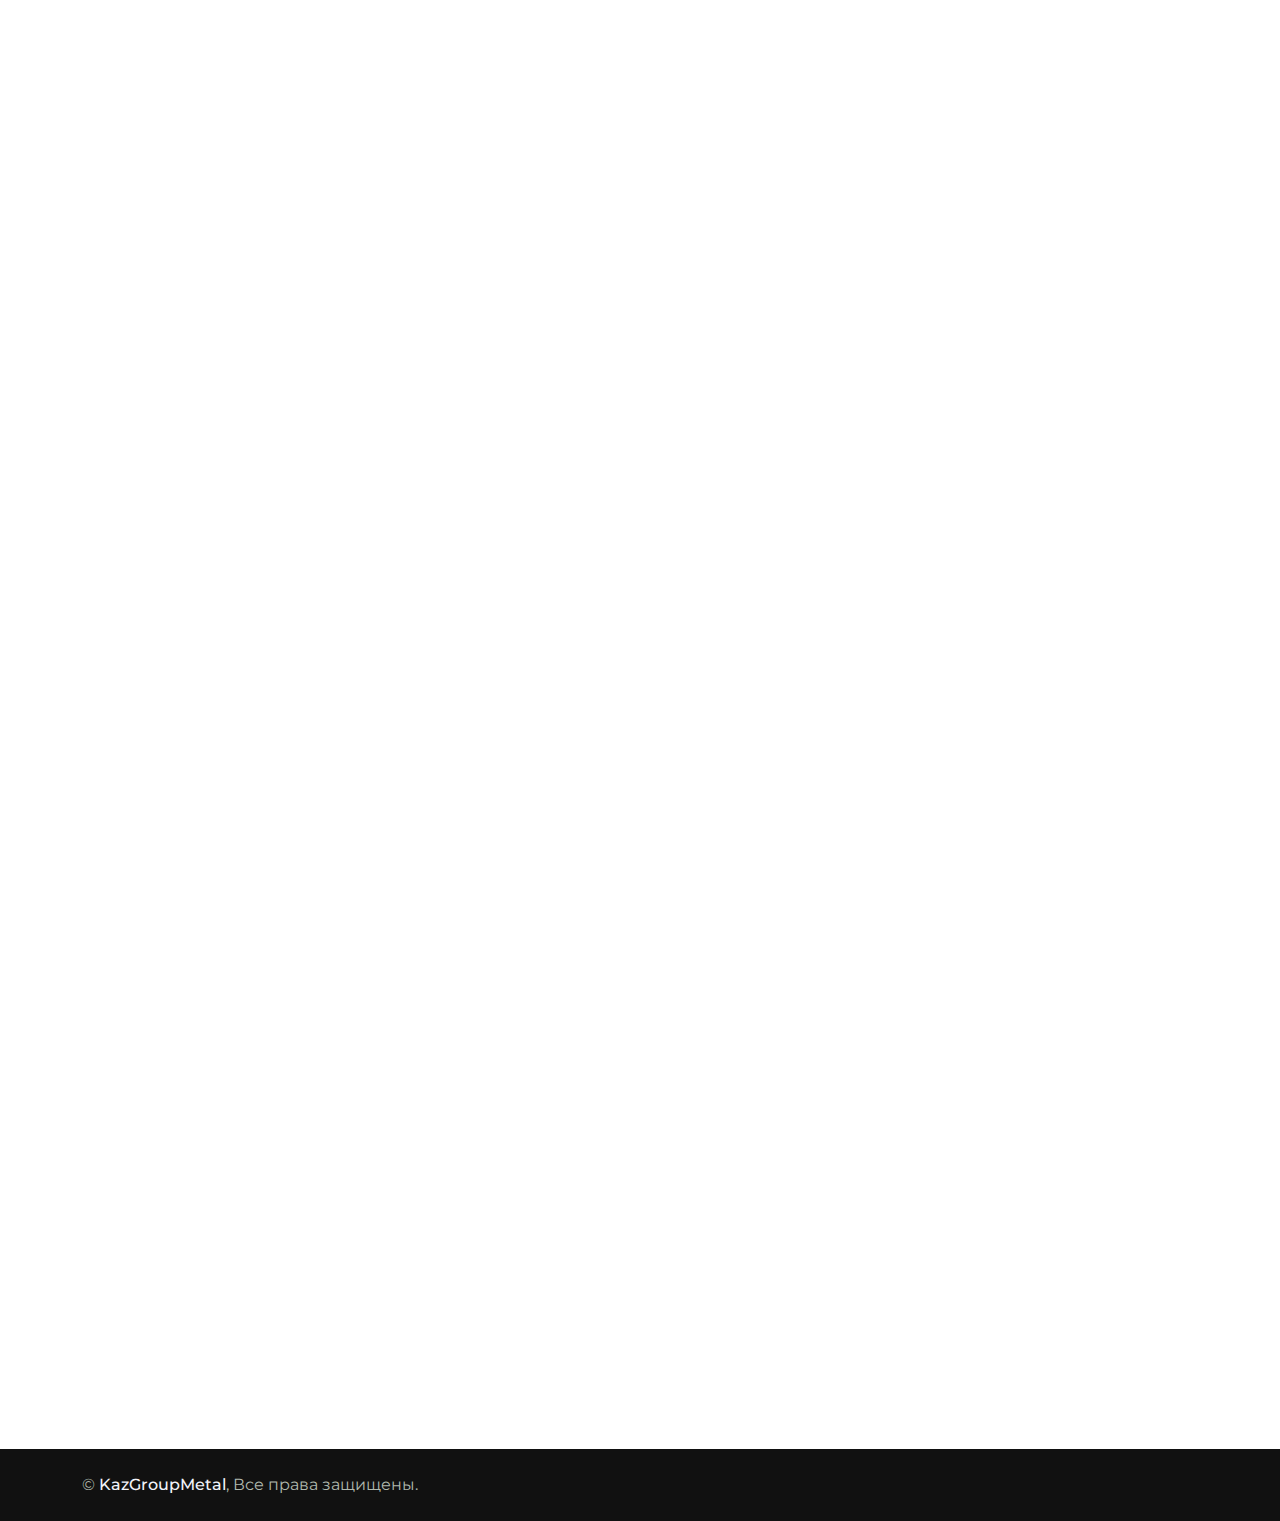
==== commit 0be8fbec: "added telegram bot" ====
--- a/index.html
+++ b/index.html
@@ -100,7 +100,7 @@
     </div>
     <!-- Navbar End -->
 
-
+    <div class="container" id="liveAlertPlaceholder"></div>
     <!-- Carousel Start -->
     <div class="container-fluid px-0 mb-5">
         <div id="header-carousel" class="carousel slide carousel-fade" data-bs-ride="carousel">
@@ -418,6 +418,7 @@
     </div>
     <!-- Service End -->
 
+
     <div id="record" class="mb-5"></div>
     <!-- Quote Start -->
     <div class="record py-5">
@@ -428,26 +429,26 @@
                     <div class="row g-3">
                         <div class="col-sm-6">
                             <div class="form-floating">
-                                <input type="text" class="form-control" id="name" placeholder="Ваше имя">
+                                <input type="text" class="form-control" name="name" id="name" placeholder="Ваше имя">
                                 <label for="name">Ваше имя</label>
                             </div>
                         </div>
                         <div class="col-sm-6">
                             <div class="form-floating">
-                                <input type="email" class="form-control" id="mail" placeholder="Ваша почта">
+                                <input type="email" name="mail" class="form-control" id="mail" placeholder="Ваша почта">
                                 <label for="mail">Ваша почта</label>
                             </div>
                         </div>
 
                         <div class="col-12">
                             <div class="form-floating">
-                                <textarea class="form-control" placeholder="Текст" id="message"
+                                <textarea name="text" class="form-control" placeholder="Текст" id="message"
                                     style="height: 130px"></textarea>
                                 <label for="message">Текст</label>
                             </div>
                         </div>
                         <div class="col-12 text-center">
-                            <button class="btn btn-primary w-100 py-3" type="submit">Отправить</button>
+                            <button id="clickbutton" class="btn btn-primary w-100 py-3">Отправить</button>
                         </div>
                     </div>
                 </div>
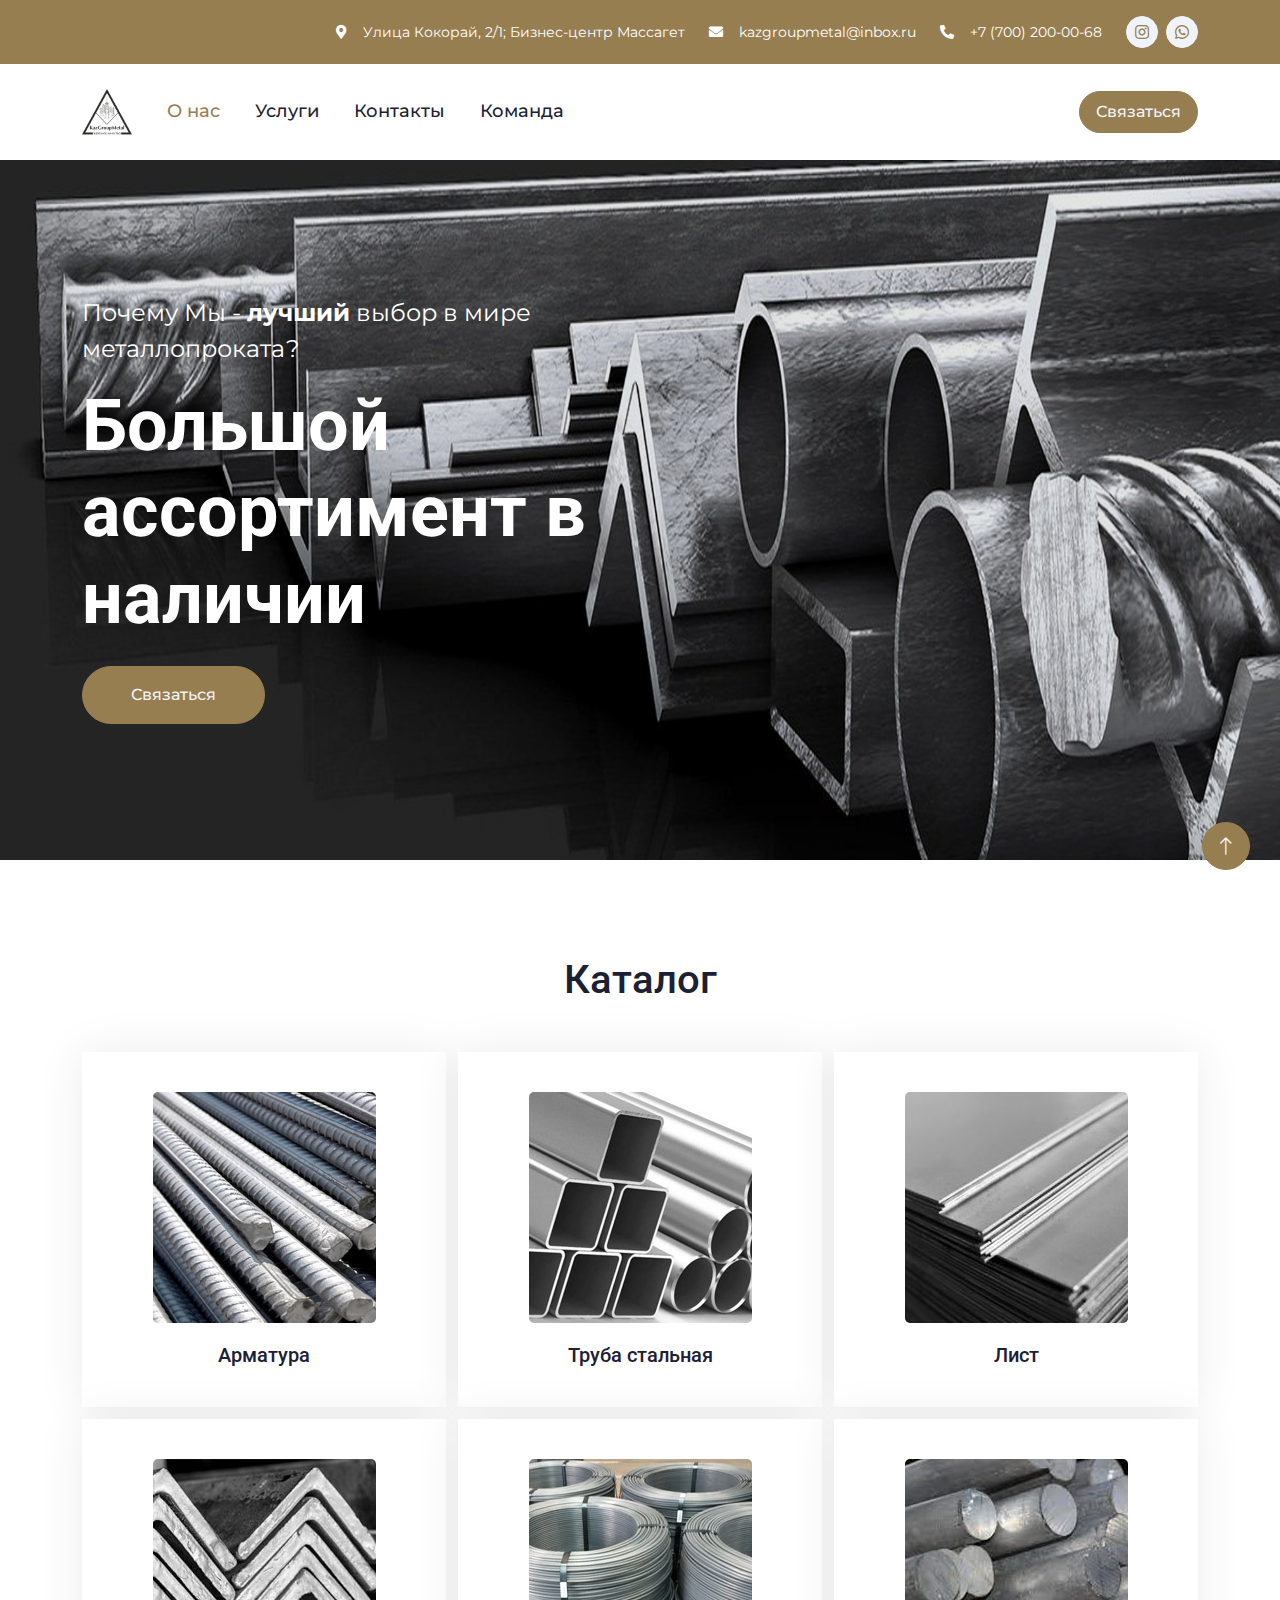
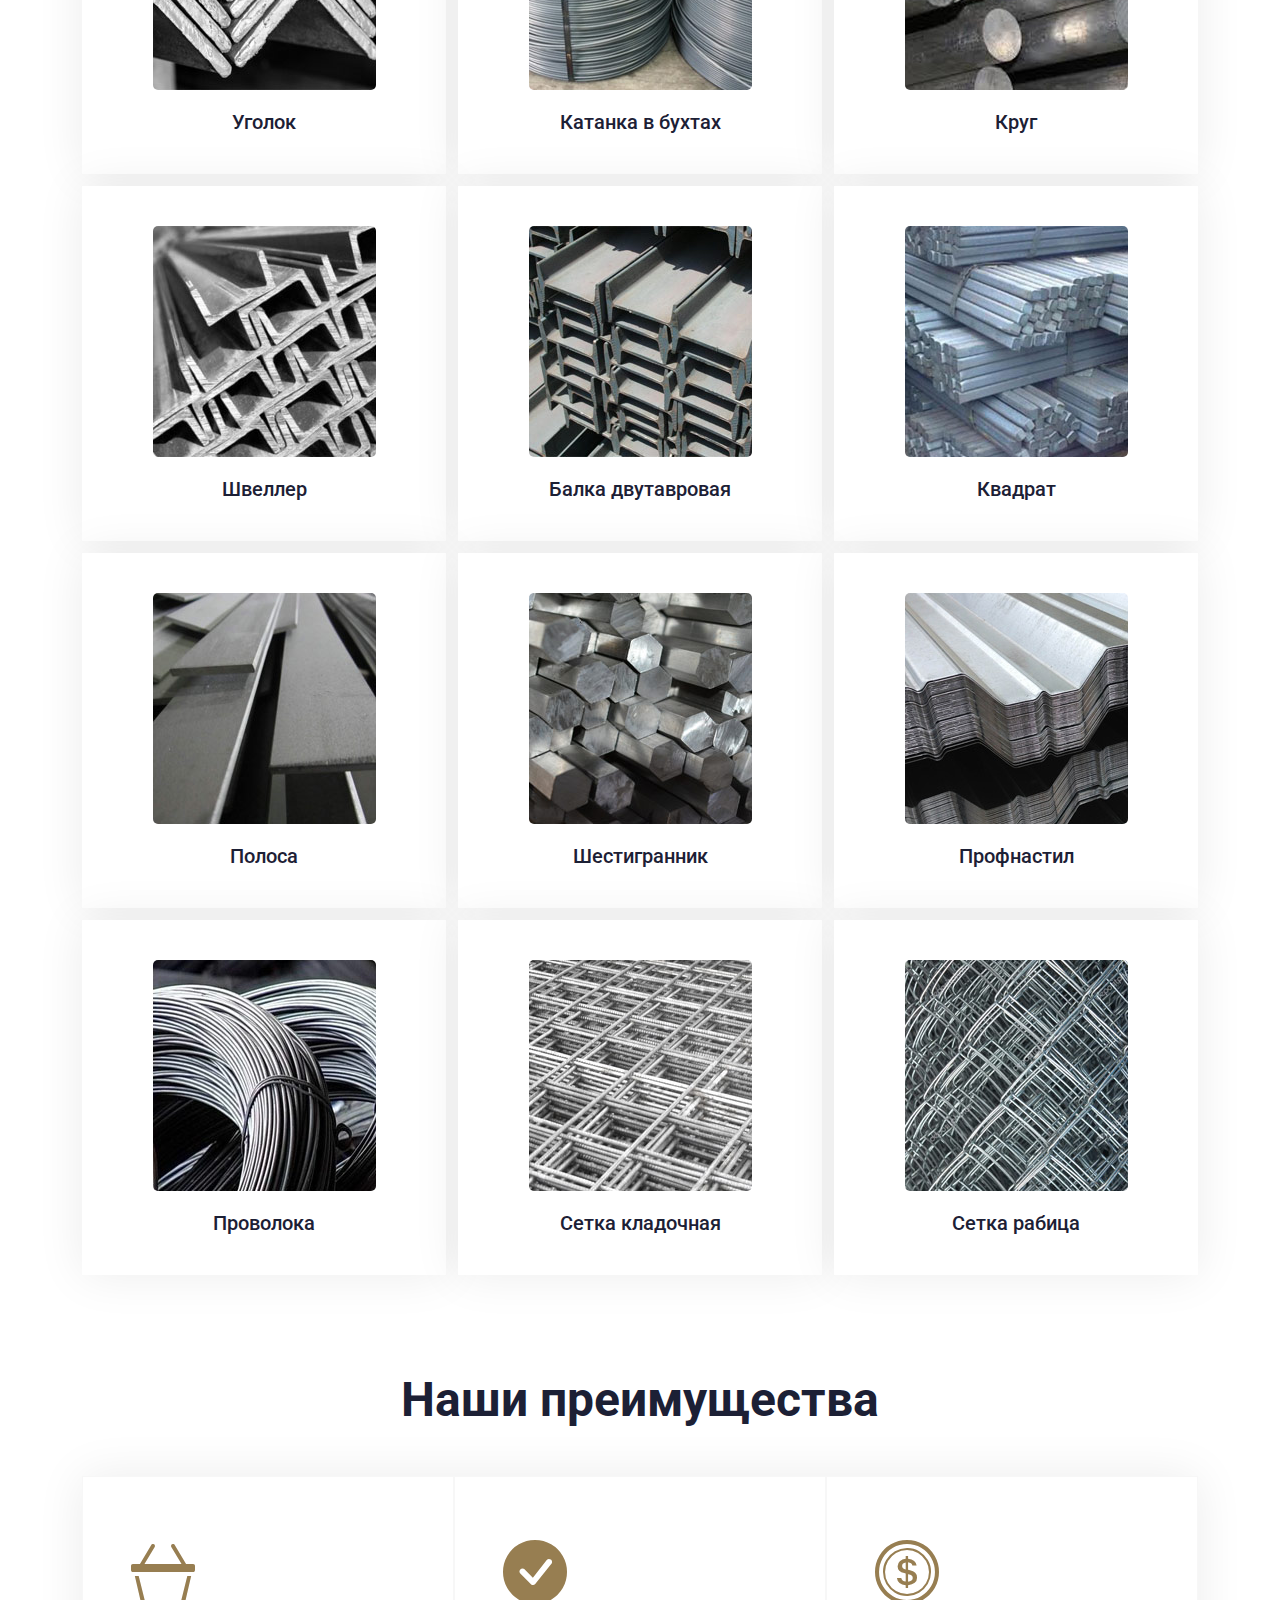
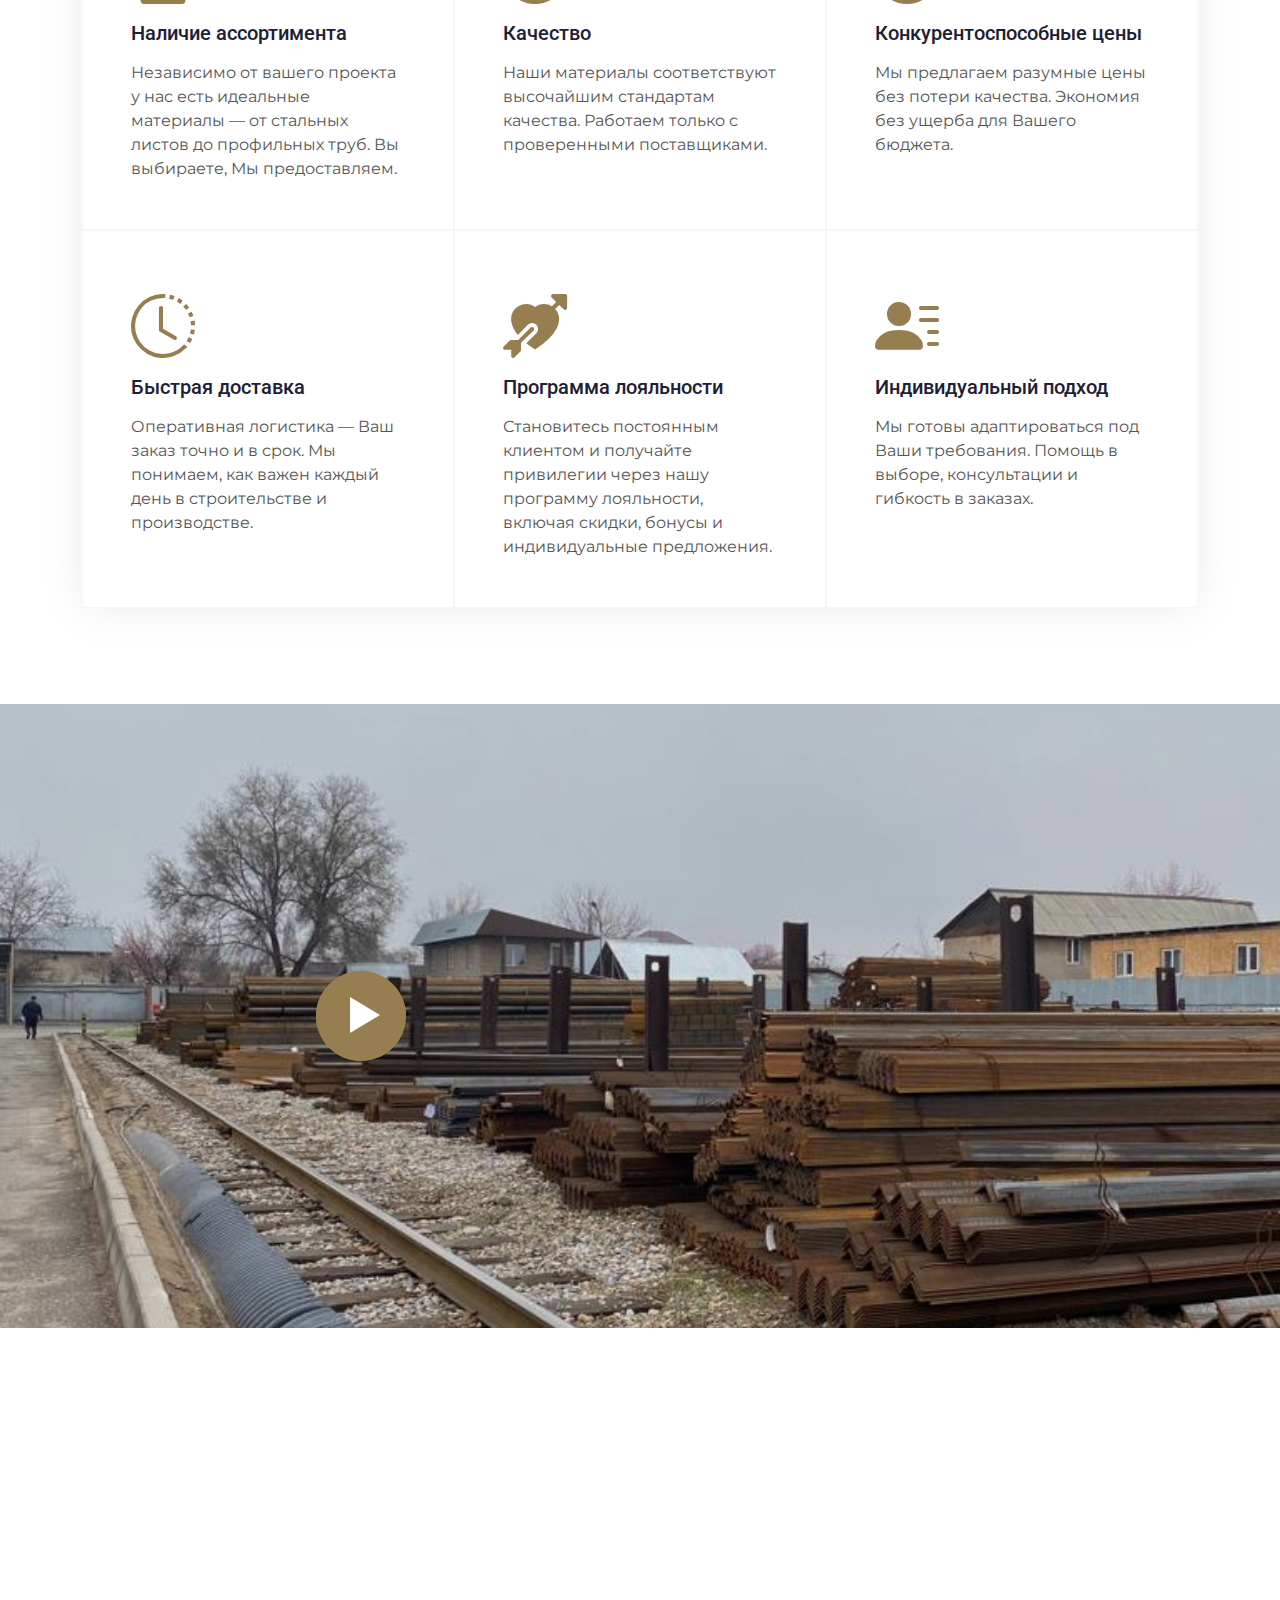
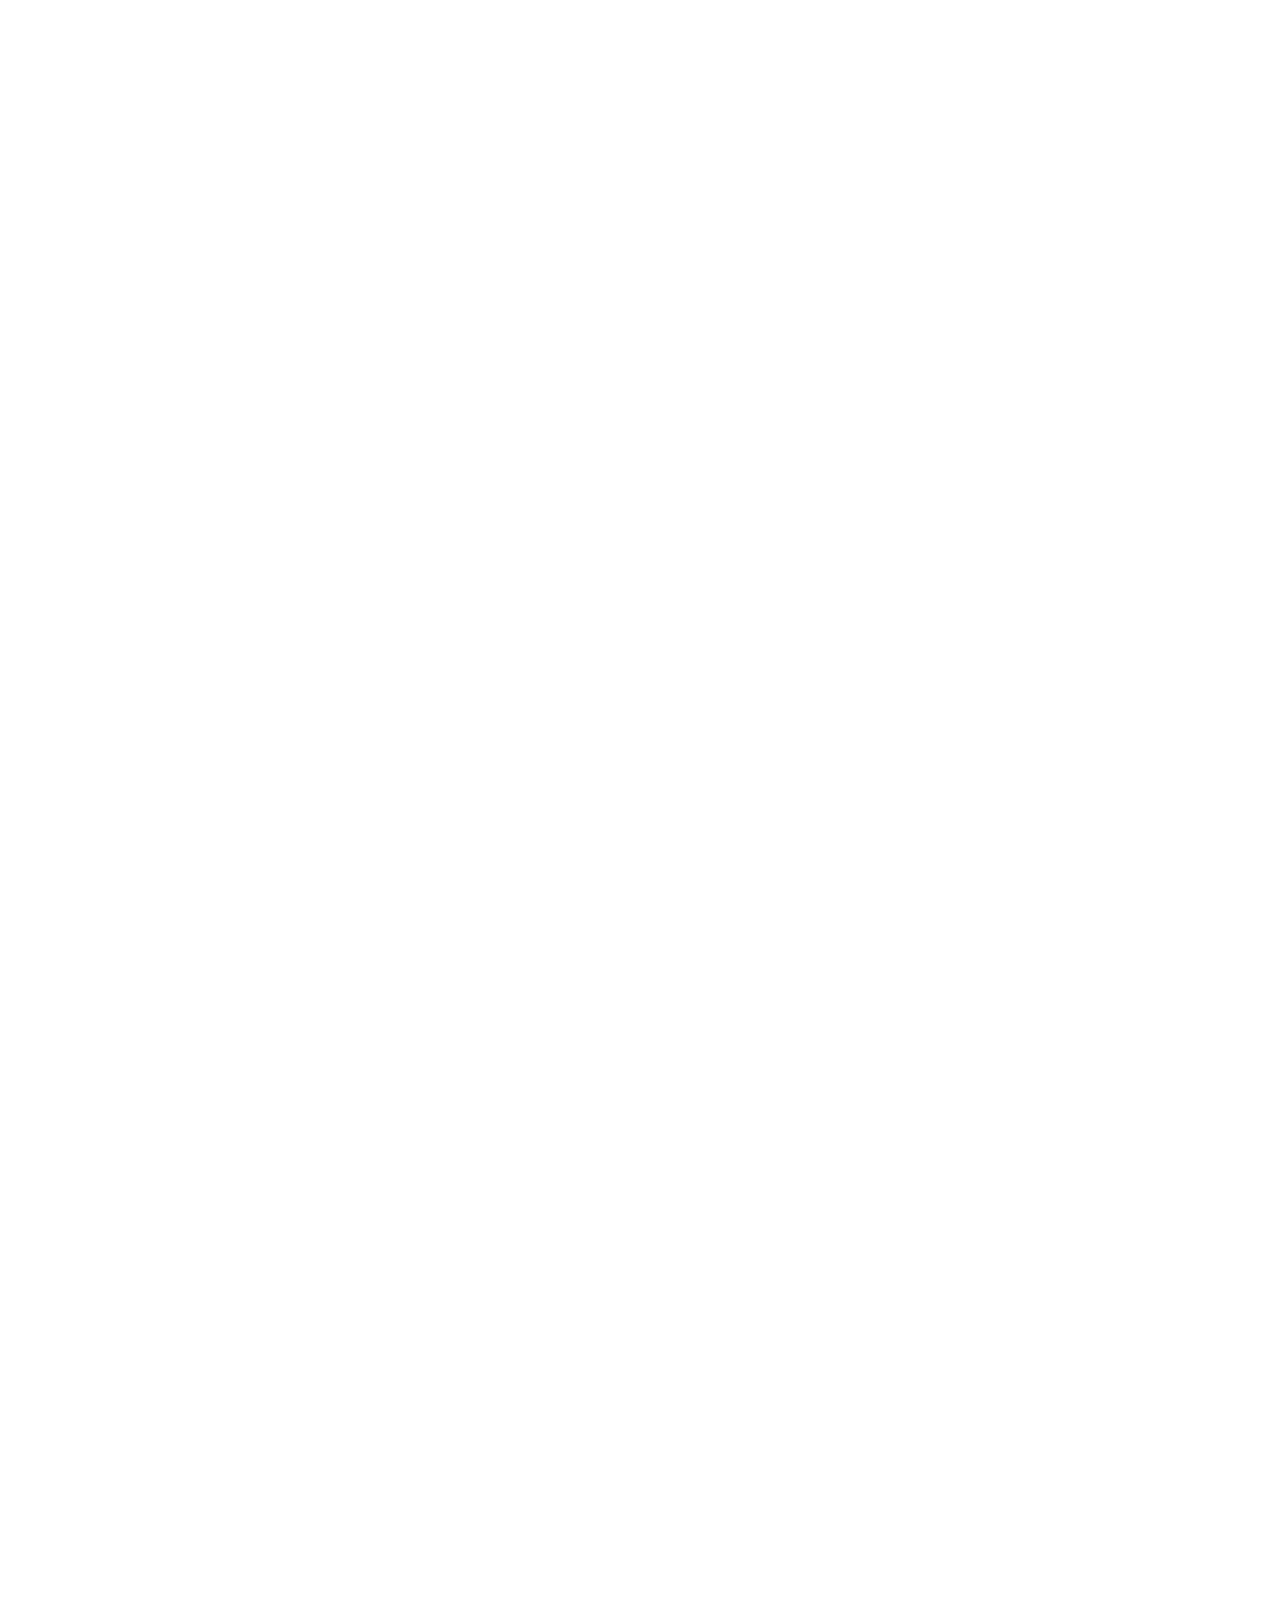
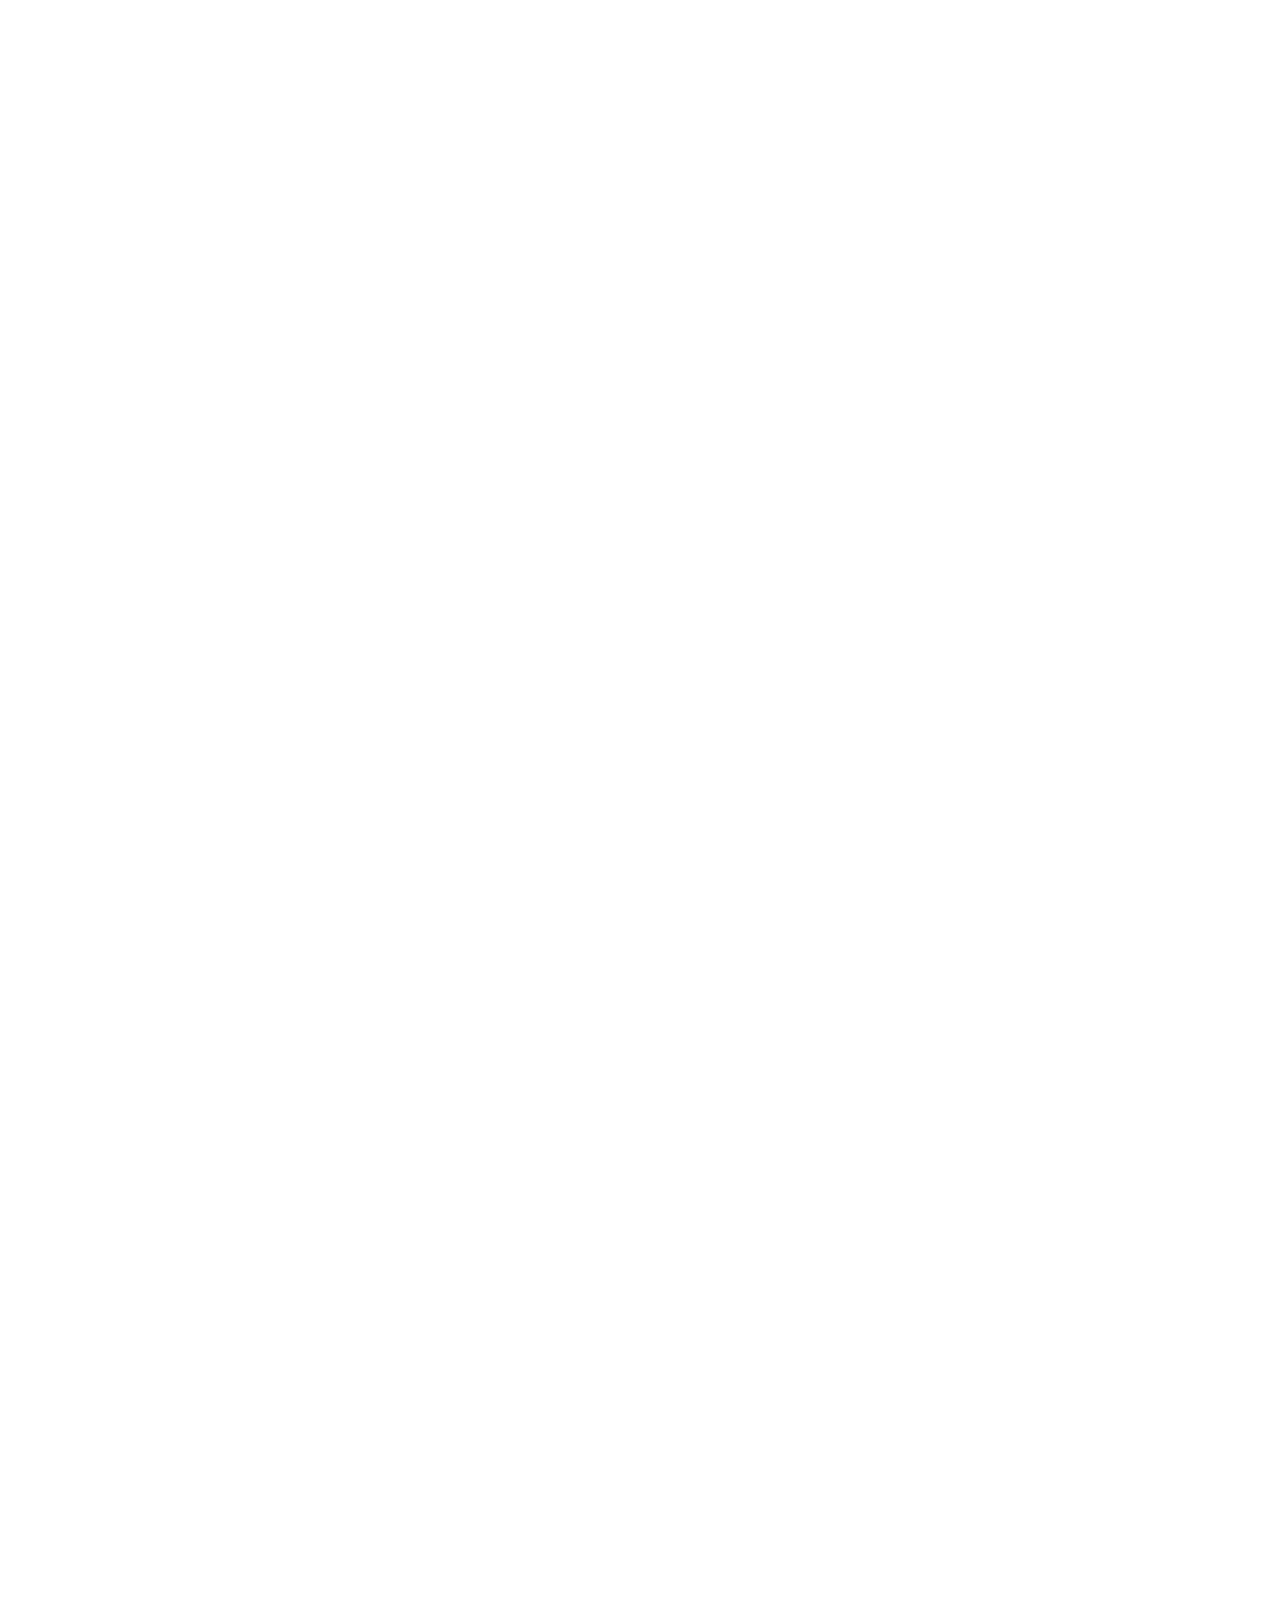
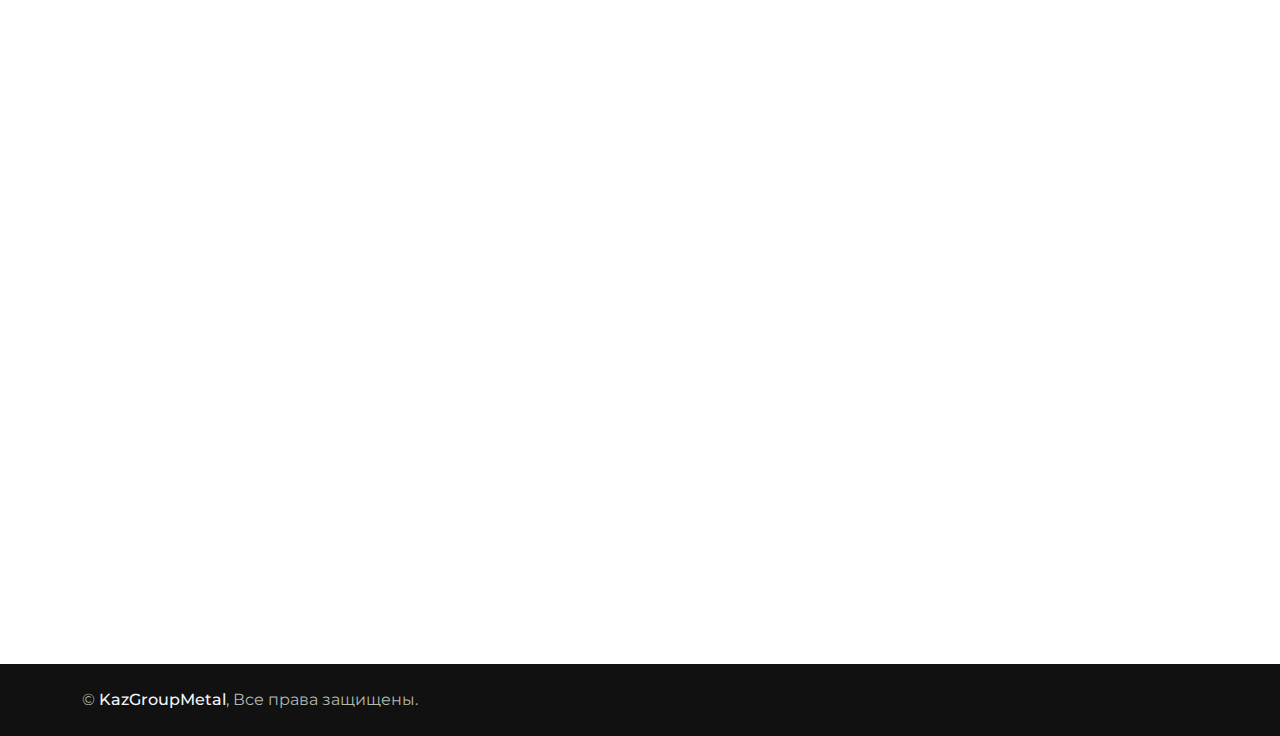
==== commit 73c1d810: "added team" ====
--- a/index.html
+++ b/index.html
@@ -55,12 +55,11 @@
                     <small class="ms-4"><i class="fa fa-phone-alt me-3"></i><a class="text-white"
                             href="tel:+77002000068">+7 (700) 200-00-68</a></small>
                     <div class="ms-3 d-flex">
-                        <a class="btn btn-sm-square btn-light text-primary rounded-circle ms-2" href=""><i
-                                class="fab fa-facebook-f"></i></a>
-                        <a class="btn btn-sm-square btn-light text-primary rounded-circle ms-2" href=""><i
-                                class="fab fa-twitter"></i></a>
-                        <a class="btn btn-sm-square btn-light text-primary rounded-circle ms-2" href=""><i
-                                class="fab fa-linkedin-in"></i></a>
+                        <a class="btn btn-sm-square btn-light text-primary rounded-circle ms-2" href="https://www.instagram.com/kaz_group_metal?igsh=Njk1OGs5bmd0Njg5"><i
+                                class="fab fa-instagram"></i></a>
+                        <a class="btn btn-sm-square btn-light text-primary rounded-circle ms-2" href="https://api.whatsapp.com/send/?phone=%2B77059621023&text&type=phone_number&app_absent=0"><i
+                                class="fab fa-whatsapp"></i></a>
+               
                     </div>
                 </div>
             </div>
@@ -89,7 +88,7 @@
                         <a href="#services" class="nav-item nav-link">Услуги</a>
                         <a href="#contacts" class="nav-item nav-link">Контакты</a>
                         <a href="#team" class="nav-item nav-link">Команда</a>
-                
+
                     </div>
                     <div class="ms-auto d-none d-lg-block">
                         <a href="#record" class="btn btn-primary rounded-pill py-2 px-3">Связаться</a>
@@ -106,7 +105,7 @@
         <div id="header-carousel" class="carousel slide carousel-fade" data-bs-ride="carousel">
             <div class="carousel-inner">
                 <div class="carousel-item active">
-                    <img class="w-100 object-fit" height="700" src="img/main-corousel-1.jpeg" alt="Image">
+                    <img class="w-100 object-fit" height="700" src="img/main-corousel.jpg" alt="Image">
                     <div class="carousel-caption">
                         <div class="container">
                             <div class="row justify-content-start">
@@ -116,8 +115,8 @@
                                     </p>
                                     <h1 class="display-2 text-white mb-4 animated slideInRight">Большой ассортимент в
                                         наличии</h1>
-                                    <a href="#record"
-                                        class="btn btn-primary rounded-pill py-3 px-5 animated slideInRight">Записаться</a>
+                                    <a href="https://api.whatsapp.com/send/?phone=%2B77059621023&text&type=phone_number&app_absent=0"
+                                        class="btn btn-primary rounded-pill py-3 px-5 animated slideInRight">Связаться</a>
                                 </div>
                             </div>
                         </div>
@@ -134,49 +133,14 @@
                                     </p>
                                     <h1 class="display-2 text-white mb-4 animated slideInRight">Скидки в зависимости от
                                         объема</h1>
-                                    <a href=""
-                                        class="btn btn-primary rounded-pill py-3 px-5 animated slideInRight">Посмотреть</a>
+                                    <a href="https://api.whatsapp.com/send/?phone=%2B77059621023&text&type=phone_number&app_absent=0"
+                                        class="btn btn-primary rounded-pill py-3 px-5 animated slideInRight">Записаться</a>
                                 </div>
                             </div>
                         </div>
                     </div>
                 </div>
-                <div class="carousel-item">
-                    <img class="w-100 carousel-item-img" height="700" src="img/main-corousel-1.jpeg" alt="Image">
-                    <div class="carousel-caption">
-                        <div class="container">
-                            <div class="row justify-content-start">
-                                <div class="col-lg-7 text-start">
-                                    <p class="fs-4 text-white animated slideInRight">
-                                        Почему Мы - <strong>лучший</strong> выбор в мире металлопроката?
-                                    </p>
-                                    <h1 class="display-2 text-white mb-4 animated slideInRight">Продажа оптом и в
-                                        розницу</h1>
-                                    <a href=""
-                                        class="btn btn-primary rounded-pill py-3 px-5 animated slideInRight">Посмотреть</a>
-                                </div>
-                            </div>
-                        </div>
-                    </div>
-                </div>
-                <div class="carousel-item">
-                    <img class="w-100 carousel-item-img" height="700" src="img/main-corousel-1.jpeg" alt="Image">
-                    <div class="carousel-caption">
-                        <div class="container">
-                            <div class="row justify-content-start">
-                                <div class="col-lg-7 text-start">
-                                    <p class="fs-4 text-white animated slideInRight">
-                                        Почему Мы - <strong>лучший</strong> выбор в мире металлопроката?
-                                    </p>
-                                    <h1 class="display-2 text-white mb-4 animated slideInRight">Быстрая и надежная
-                                        доставка</h1>
-                                    <a href=""
-                                        class="btn btn-primary rounded-pill py-3 px-5 animated slideInRight">Посмотреть</a>
-                                </div>
-                            </div>
-                        </div>
-                    </div>
-                </div>
+                
             </div>
             <!-- <button class="carousel-control-prev" type="button" data-bs-target="#header-carousel" data-bs-slide="prev">
                 <span class="carousel-control-prev-icon" aria-hidden="true"></span>
@@ -191,7 +155,75 @@
     <!-- Carousel End -->
 
 
-
+    <div class="container-xxl py-5">
+        <div class="container">
+            <div class="text-center mx-auto" style="max-width: 500px;">
+                <h1 class="mb-5">Каталог</h1>
+            </div>
+            <div class="catalog">
+                <div class="catalog__item">
+                    <img src="./img/catalog/armatura.jpg" alt="">
+                    <h5 class="mb-0">Арматура</h4>
+                </div>
+                <div class="catalog__item">
+                    <img src="./img/catalog/2.jpg" alt="">
+                    <h5 class="mb-0">Труба стальная</h4>
+                </div>
+                <div class="catalog__item">
+                    <img src="./img/catalog/3.jpg" alt="">
+                    <h5 class="mb-0">Лист</h4>
+                </div>
+                <div class="catalog__item">
+                    <img src="./img/catalog/4.jpg" alt="">
+                    <h5 class="mb-0">Уголок</h4>
+                </div>
+                <div class="catalog__item">
+                    <img src="./img/catalog/5.jpg" alt="">
+                    <h5 class="mb-0">Катанка в бухтах</h4>
+                </div>
+                <div class="catalog__item">
+                    <img src="./img/catalog/6.jpg" alt="">
+                    <h5 class="mb-0">Круг</h4>
+                </div>
+                <div class="catalog__item">
+                    <img src="./img/catalog/7.jpg" alt="">
+                    <h5 class="mb-0">Швеллер</h4>
+                </div>
+                <div class="catalog__item">
+                    <img src="./img/catalog/8.jpg" alt="">
+                    <h5 class="mb-0">Балка двутавровая</h4>
+                </div>
+                <div class="catalog__item">
+                    <img src="./img/catalog/9.jpg" alt="">
+                    <h5 class="mb-0">Квадрат</h4>
+                </div>
+                <div class="catalog__item">
+                    <img src="./img/catalog/10.jpg" alt="">
+                    <h5 class="mb-0">Полоса</h4>
+                </div>
+                <div class="catalog__item">
+                    <img src="./img/catalog/11.jpg" alt="">
+                    <h5 class="mb-0">Шестигранник</h4>
+                </div>
+                <div class="catalog__item">
+                    <img src="./img/catalog/12.jpg" alt="">
+                    <h5 class="mb-0">Профнастил</h4>
+                </div>
+                <div class="catalog__item">
+                    <img src="./img/catalog/13.jpg" alt="">
+                    <h5 class="mb-0">Проволока</h4>
+                </div>
+                <div class="catalog__item">
+                    <img src="./img/catalog/14.jpg" alt="">
+                    <h5 class="mb-0">Сетка кладочная</h4>
+                </div>
+                <div class="catalog__item">
+                    <img src="./img/catalog/15.jpg" alt="">
+                    <h5 class="mb-0">Сетка рабица</h4>
+                </div>
+            </div>
+        </div>
+    </div>
 
 
     <!-- Features Start -->
@@ -203,7 +235,7 @@
             <div class="row g-0 feature-row">
                 <div class="col-sm-12 col-md-6 col-lg-4">
                     <div class="feature-item border h-100 p-5">
-                 
+
                         <i class="icon-style bi bi-basket3"></i>
                         <h5 class="mb-3">Наличие ассортимента</h5>
                         <p class="mb-0">Независимо от вашего проекта у нас есть идеальные материалы — от стальных листов
@@ -381,7 +413,7 @@
                 <div class="col-lg-4 col-md-6 col-sm-12 wow fadeInUp" data-wow-delay="0.1s">
                     <div class="service-item position-relative h-100">
                         <div class="service-text rounded p-5">
-                          
+
                             <h5 class="mb-3">Стройматериалы для великих строений</h4>
                                 <p>Мы гордимся тем, что наши материалы лежат в основе великих строений.
                                 </p>
@@ -393,7 +425,7 @@
                 <div class="col-lg-4 col-md-6 col-sm-12  wow fadeInUp" data-wow-delay="0.3s">
                     <div class="service-item position-relative h-100">
                         <div class="service-text rounded p-5">
-                            
+
                             <h5 class="mb-3">Сотрудничество, которое дает результат</h4>
                                 <p class="mb-0">Если Вы строите нечто великое, Мы готовы стать вашими партнерами.</p>
                         </div>
@@ -403,7 +435,7 @@
                 <div class="col-lg-4 col-md-6 col-sm-12  wow fadeInUp" data-wow-delay="0.5s">
                     <div class="service-item position-relative h-100">
                         <div class="service-text rounded p-5">
-                         
+
                             <h5 class="mb-3">Сервис на высшем уровне</h4>
                                 <p>Мы ценим каждого и готовы предоставить выдающийся сервис с индивидуальным подходом.
                                 </p>
@@ -427,26 +459,20 @@
                 <div class="wow fadeInUp" data-wow-delay="0.5s">
                     <h2 class="mb-4">Оставьте запрос на консультацию или ценовое предложение.</h2>
                     <div class="row g-3">
-                        <div class="col-sm-6">
+                        <div class="col-12">
                             <div class="form-floating">
                                 <input type="text" class="form-control" name="name" id="name" placeholder="Ваше имя">
                                 <label for="name">Ваше имя</label>
                             </div>
                         </div>
-                        <div class="col-sm-6">
-                            <div class="form-floating">
-                                <input type="email" name="mail" class="form-control" id="mail" placeholder="Ваша почта">
-                                <label for="mail">Ваша почта</label>
-                            </div>
-                        </div>
-
                         <div class="col-12">
                             <div class="form-floating">
-                                <textarea name="text" class="form-control" placeholder="Текст" id="message"
-                                    style="height: 130px"></textarea>
-                                <label for="message">Текст</label>
+                                <input name="phone" class="form-control" id="phone" placeholder="Номер">
+                                <label for="phone">Ваш телефон</label>
                             </div>
                         </div>
+
+
                         <div class="col-12 text-center">
                             <button id="clickbutton" class="btn btn-primary w-100 py-3">Отправить</button>
                         </div>
@@ -468,9 +494,9 @@
             <div class="row g-4">
                 <div class="col-lg-3 col-md-6 wow fadeInUp" data-wow-delay="0.1s">
                     <div class="team-item rounded overflow-hidden pb-4">
-                        <img class="img-fluid mb-4" src="img/team-1.jpg" alt="">
-                        <h5>Alex Robin</h5>
-                        <span class="text-primary">Founder & CEO</span>
+                        <img class="img-fluid mb-4" src="img/valentina.jpg" alt="">
+                        <h5>Валентина</h5>
+                        <span class="text-primary">Руководитель отдела продаж</span>
                         <ul class="team-social">
                             <li><a class="btn btn-square" href=""><i class="fab fa-facebook-f"></i></a></li>
                             <li><a class="btn btn-square" href=""><i class="fab fa-twitter"></i></a></li>
@@ -481,9 +507,9 @@
                 </div>
                 <div class="col-lg-3 col-md-6 wow fadeInUp" data-wow-delay="0.3s">
                     <div class="team-item rounded overflow-hidden pb-4">
-                        <img class="img-fluid mb-4" src="img/team-2.jpg" alt="">
-                        <h5>Adam Crew</h5>
-                        <span class="text-primary">Co Founder</span>
+                        <img class="img-fluid mb-4" src="img/almas.jpg" alt="">
+                        <h5>Алмас</h5>
+                        <span class="text-primary">Middle-2 Sales manager</span>
                         <ul class="team-social">
                             <li><a class="btn btn-square" href=""><i class="fab fa-facebook-f"></i></a></li>
                             <li><a class="btn btn-square" href=""><i class="fab fa-twitter"></i></a></li>
@@ -494,9 +520,9 @@
                 </div>
                 <div class="col-lg-3 col-md-6 wow fadeInUp" data-wow-delay="0.5s">
                     <div class="team-item rounded overflow-hidden pb-4">
-                        <img class="img-fluid mb-4" src="img/team-3.jpg" alt="">
-                        <h5>Boris Johnson</h5>
-                        <span class="text-primary">Executive Manager</span>
+                        <img class="img-fluid mb-4" src="img/alina.jpg" alt="">
+                        <h5>Алина</h5>
+                        <span class="text-primary">Middle-2 Sales manager</span>
                         <ul class="team-social">
                             <li><a class="btn btn-square" href=""><i class="fab fa-facebook-f"></i></a></li>
                             <li><a class="btn btn-square" href=""><i class="fab fa-twitter"></i></a></li>
@@ -507,9 +533,22 @@
                 </div>
                 <div class="col-lg-3 col-md-6 wow fadeInUp" data-wow-delay="0.7s">
                     <div class="team-item rounded overflow-hidden pb-4">
-                        <img class="img-fluid mb-4" src="img/team-4.jpg" alt="">
-                        <h5>Robert Jordan</h5>
-                        <span class="text-primary">Digital Marketer</span>
+                        <img class="img-fluid mb-4" src="img/danil.jpg" alt="">
+                        <h5>Данил</h5>
+                        <span class="text-primary">Middle-2 Sales manager</span>
+                        <ul class="team-social">
+                            <li><a class="btn btn-square" href=""><i class="fab fa-facebook-f"></i></a></li>
+                            <li><a class="btn btn-square" href=""><i class="fab fa-twitter"></i></a></li>
+                            <li><a class="btn btn-square" href=""><i class="fab fa-instagram"></i></a></li>
+                            <li><a class="btn btn-square" href=""><i class="fab fa-linkedin-in"></i></a></li>
+                        </ul>
+                    </div>
+                </div>
+                <div class="col-lg-3 col-md-6 wow fadeInUp" data-wow-delay="0.7s">
+                    <div class="team-item rounded overflow-hidden pb-4">
+                        <img class="img-fluid mb-4" src="img/uriy.jpg" alt="">
+                        <h5>Юрий</h5>
+                        <span class="text-primary">Middle-1 Sales manager</span>
                         <ul class="team-social">
                             <li><a class="btn btn-square" href=""><i class="fab fa-facebook-f"></i></a></li>
                             <li><a class="btn btn-square" href=""><i class="fab fa-twitter"></i></a></li>
@@ -578,25 +617,21 @@
                     <p class="mb-2"><i class="fa fa-phone-alt me-3"></i>+7 (700) 200-00-68</p>
                     <p class="mb-2"><i class="fa fa-envelope me-3"></i>kazgroupmetal@inbox.ru</p>
                     <div class="d-flex pt-3">
-                        <a class="btn btn-square btn-light rounded-circle me-2" href=""><i
-                                class="fab fa-twitter"></i></a>
-                        <a class="btn btn-square btn-light rounded-circle me-2" href=""><i
-                                class="fab fa-facebook-f"></i></a>
-                        <a class="btn btn-square btn-light rounded-circle me-2" href=""><i
-                                class="fab fa-youtube"></i></a>
-                        <a class="btn btn-square btn-light rounded-circle me-2" href=""><i
-                                class="fab fa-linkedin-in"></i></a>
+                        <a class="btn btn-square btn-light rounded-circle me-2" href="https://www.instagram.com/kaz_group_metal?igsh=Njk1OGs5bmd0Njg5"><i
+                                class="fab fa-instagram"></i></a>
+                        <a class="btn btn-square btn-light rounded-circle me-2" href="https://api.whatsapp.com/send/?phone=%2B77059621023&text&type=phone_number&app_absent=0"><i
+                                class="fab fa-whatsapp"></i></a>
                     </div>
                 </div>
 
                 <div class="col-lg-6 col-md-6 col-sm-12">
                     <h4 class="text-white mb-4">График работы</h4>
                     <p class="mb-1">Пондельник - Пятница</p>
-                    <h6 class="text-light">09:00 - 19:00</h6>
+                    <h6 class="text-light">09:00 - 18:00</h6>
                     <p class="mb-1">Суббота</p>
-                    <h6 class="text-light">09:00 - 00:00</h6>
+                    <h6 class="text-light">Выходной</h6>
                     <p class="mb-1">Воскресенье</p>
-                    <h6 class="text-light">Закрыто</h6>
+                    <h6 class="text-light">Выходной</h6>
                 </div>
 
             </div>
--- a/css/style.css
+++ b/css/style.css
@@ -610,4 +610,26 @@
 .carousel-item-img{
     object-fit: cover;
     position: relative;
-}+}
+
+.catalog{
+    display: grid;
+    gap: 12px;
+    grid-template-columns: repeat(auto-fit, minmax(300px, 1fr));
+}
+
+.catalog__item {
+    box-shadow: 0 0 45px rgba(0, 0, 0, .08);
+    display: flex;
+    justify-content: center;
+    align-items: center;
+    flex-direction: column;
+    gap: 20px;
+    padding: 40px;
+    background-color: white;
+}
+
+.catalog__item img{
+    border-radius: 5px;
+}
+    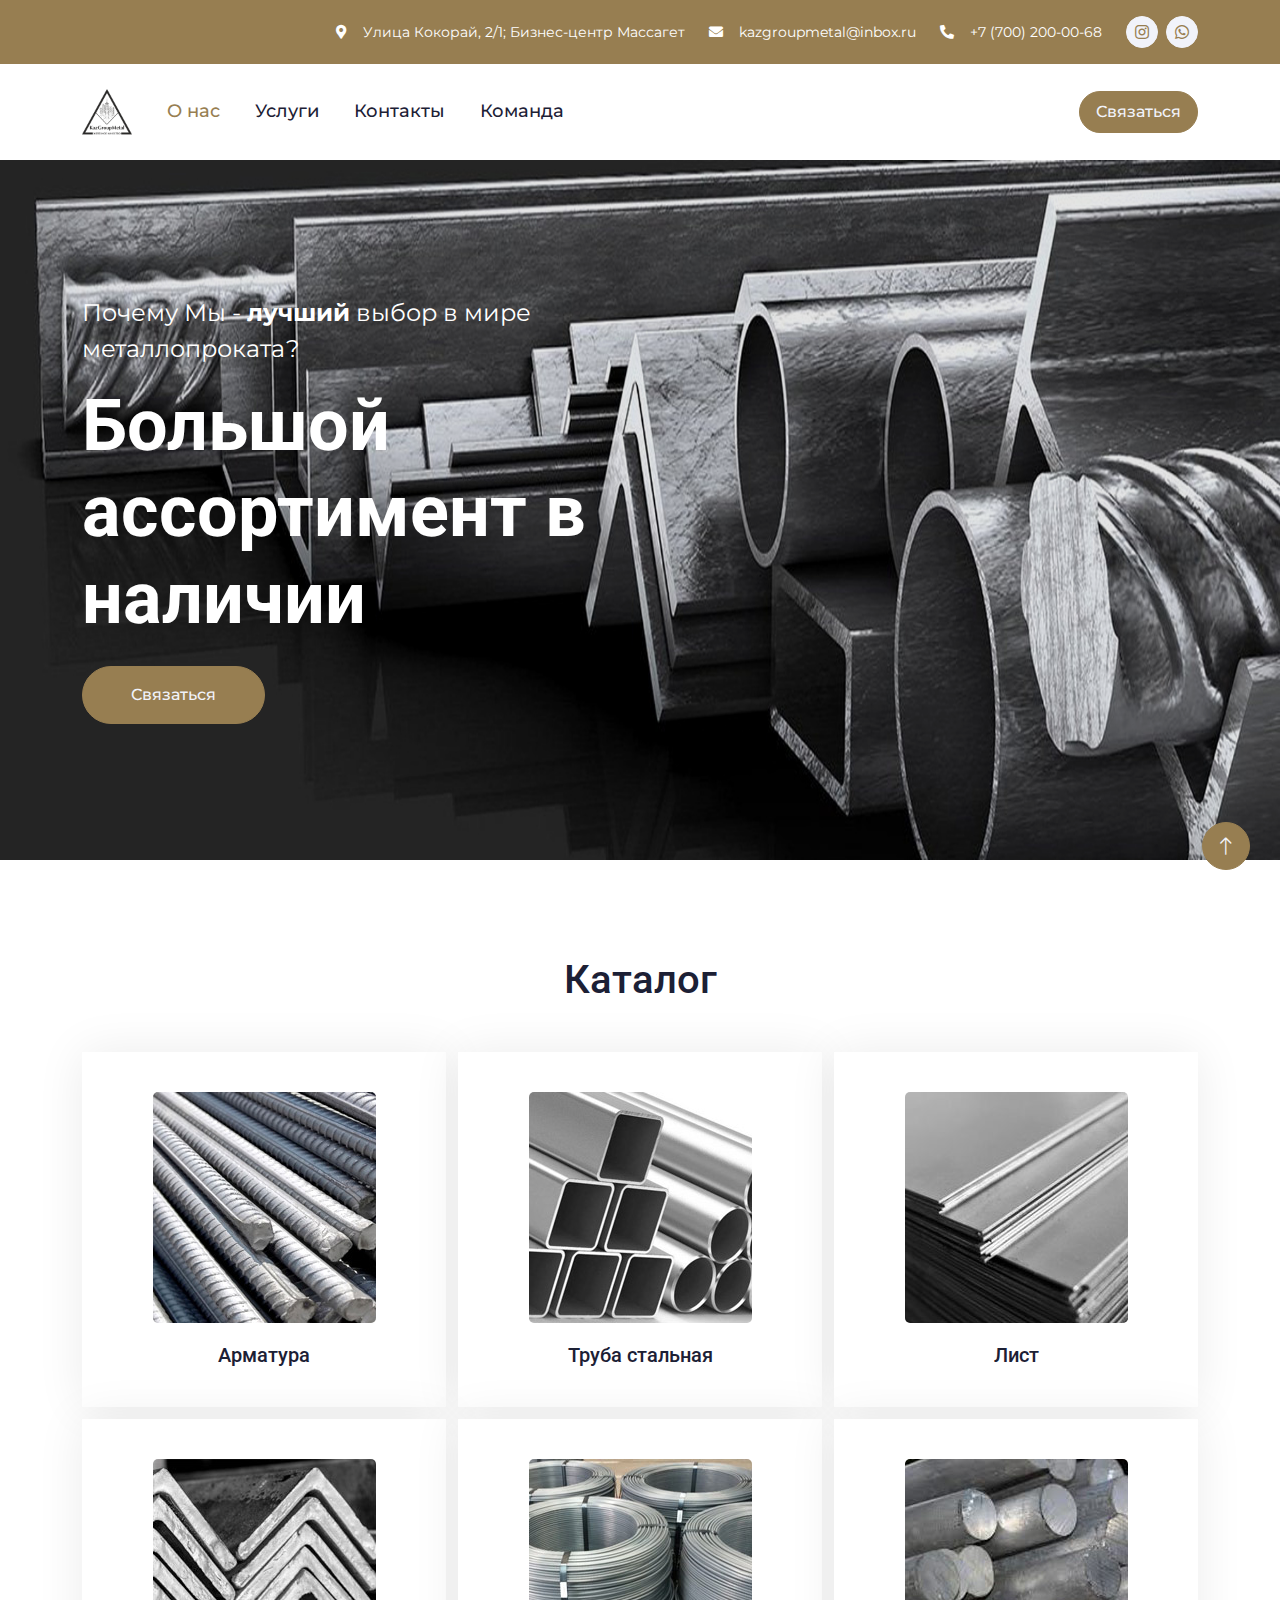
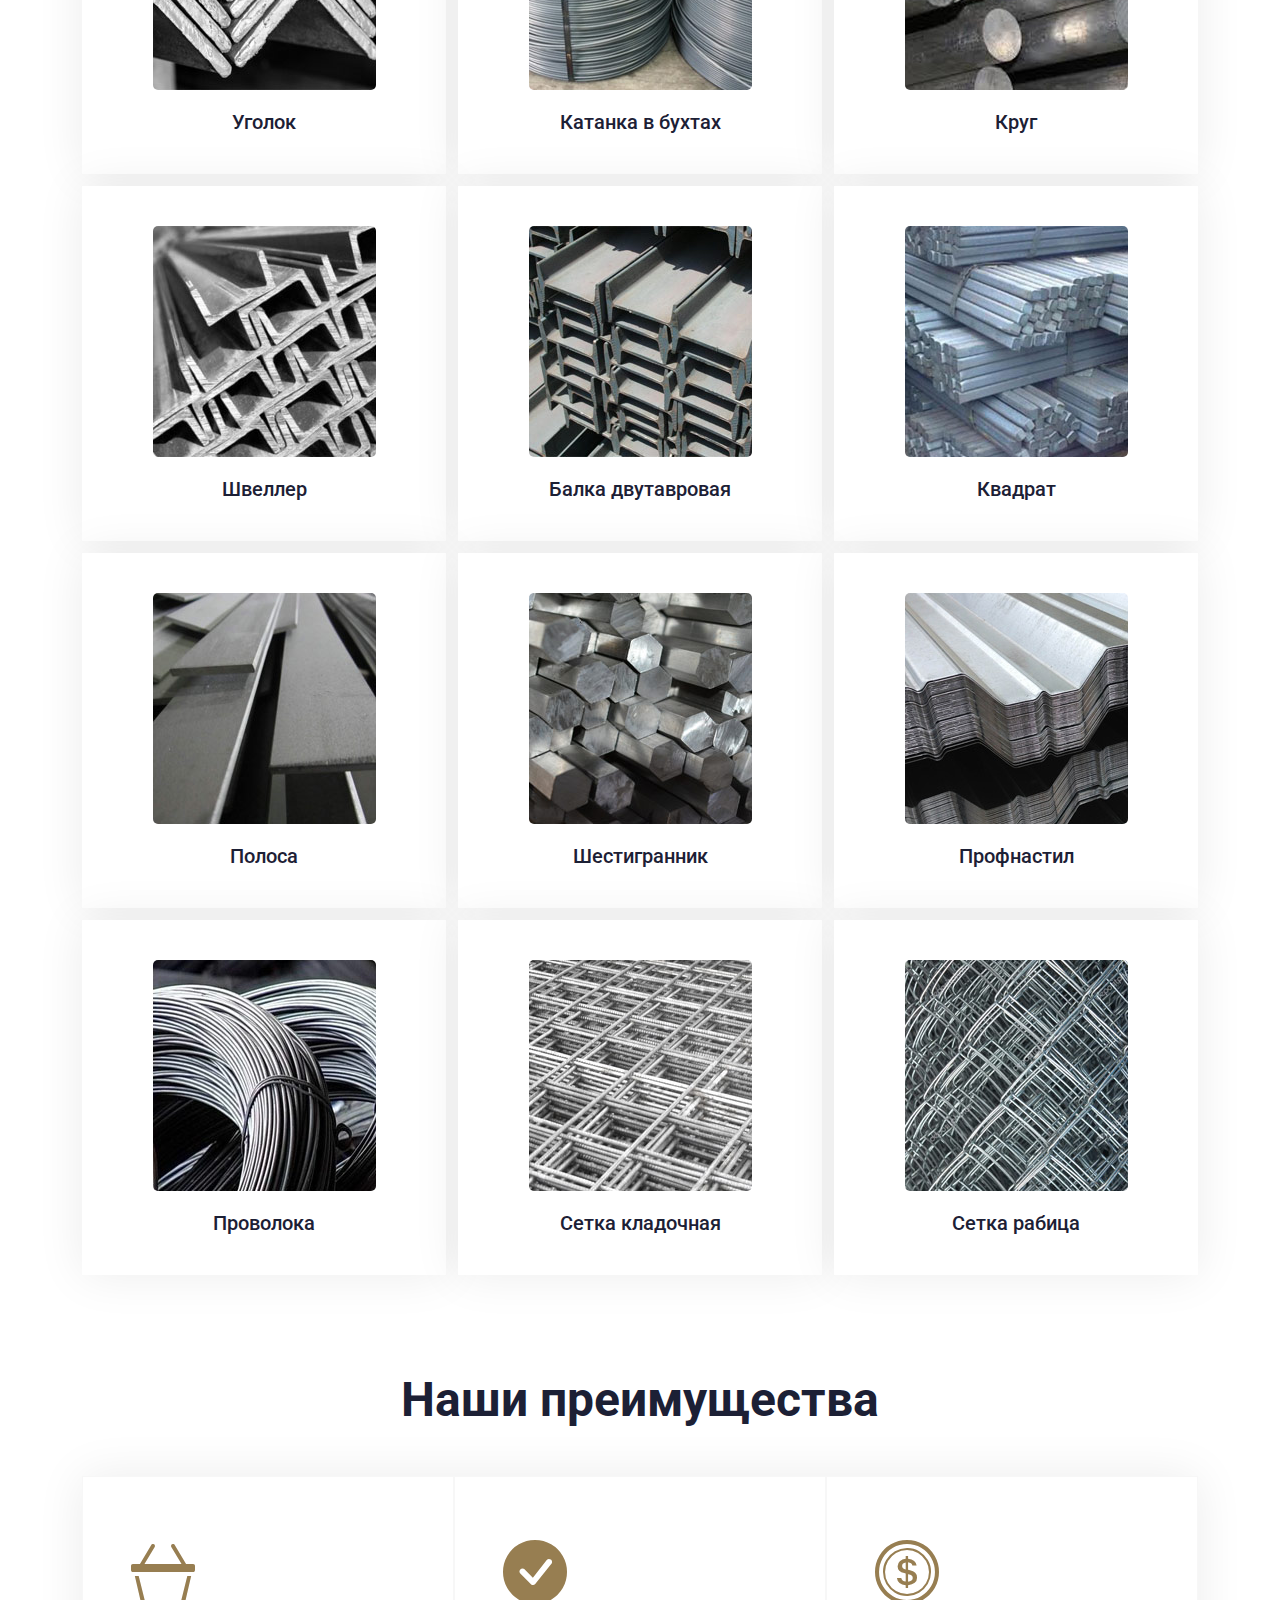
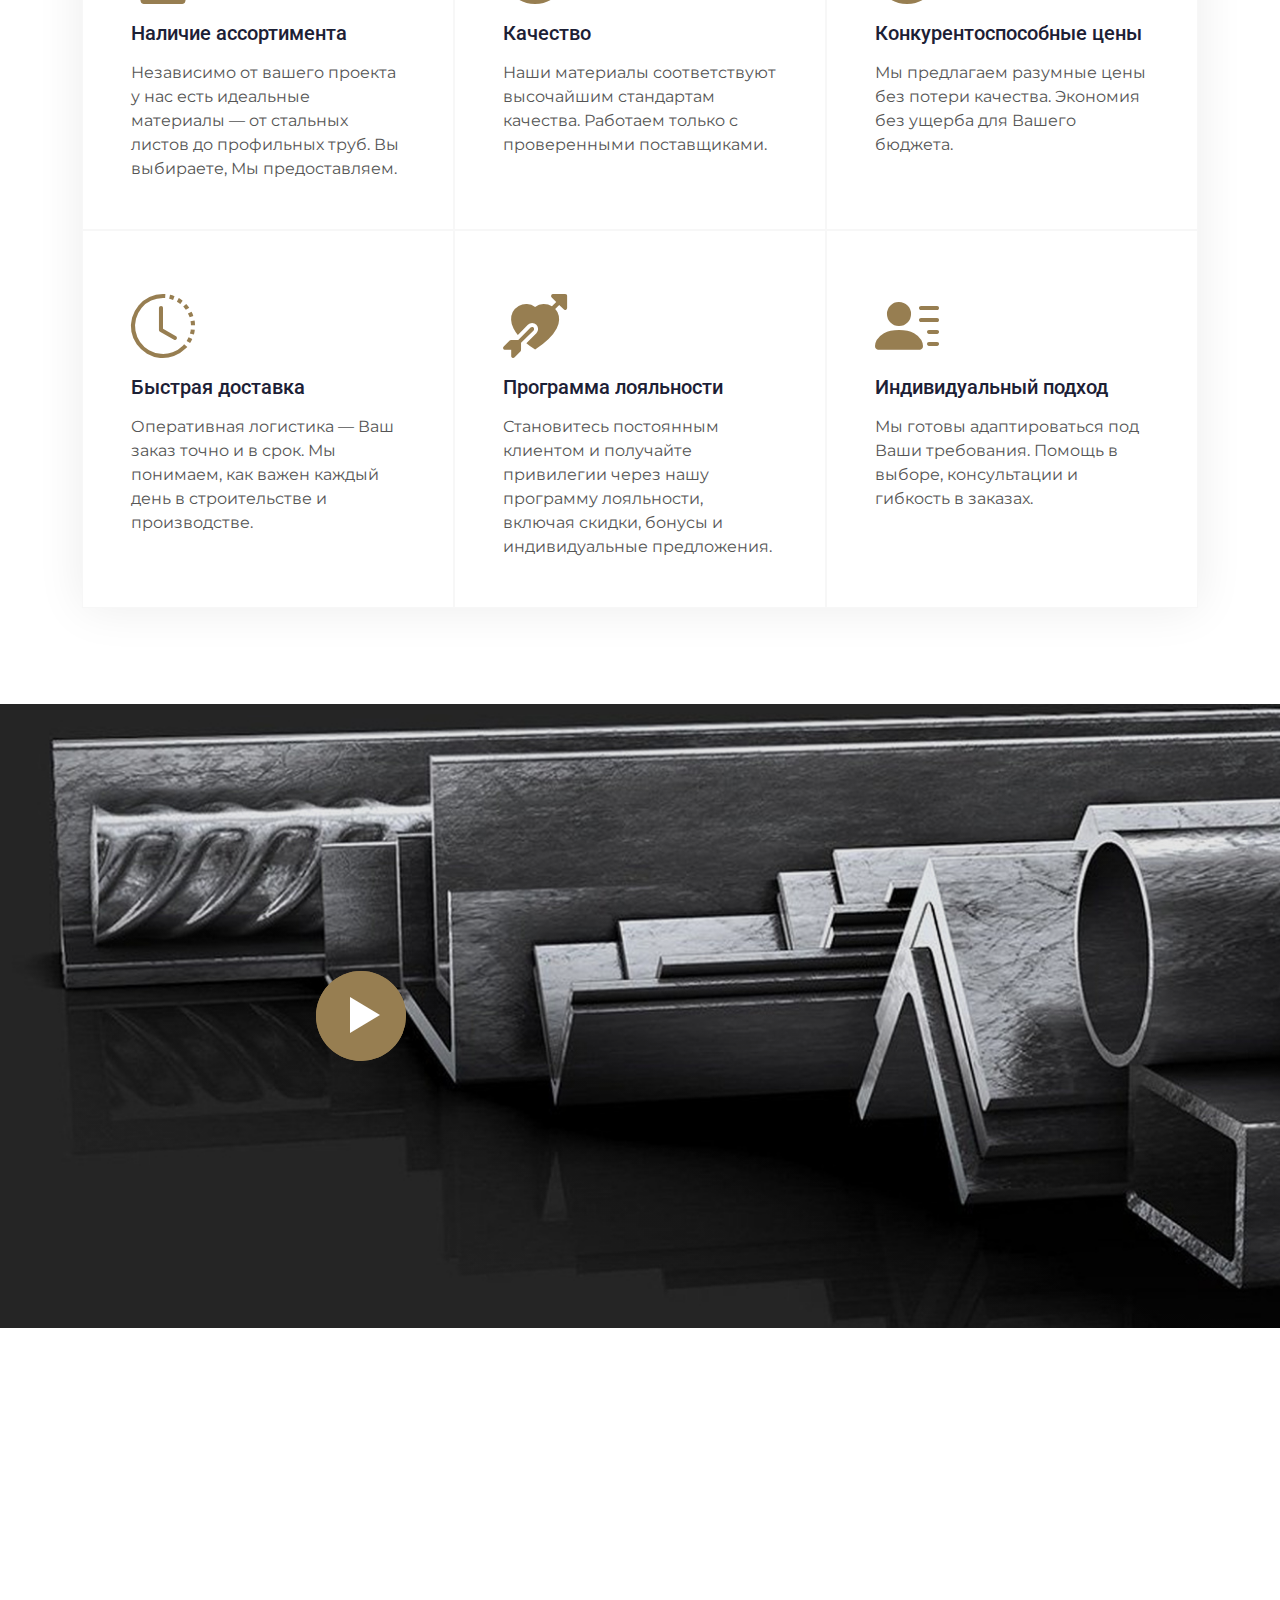
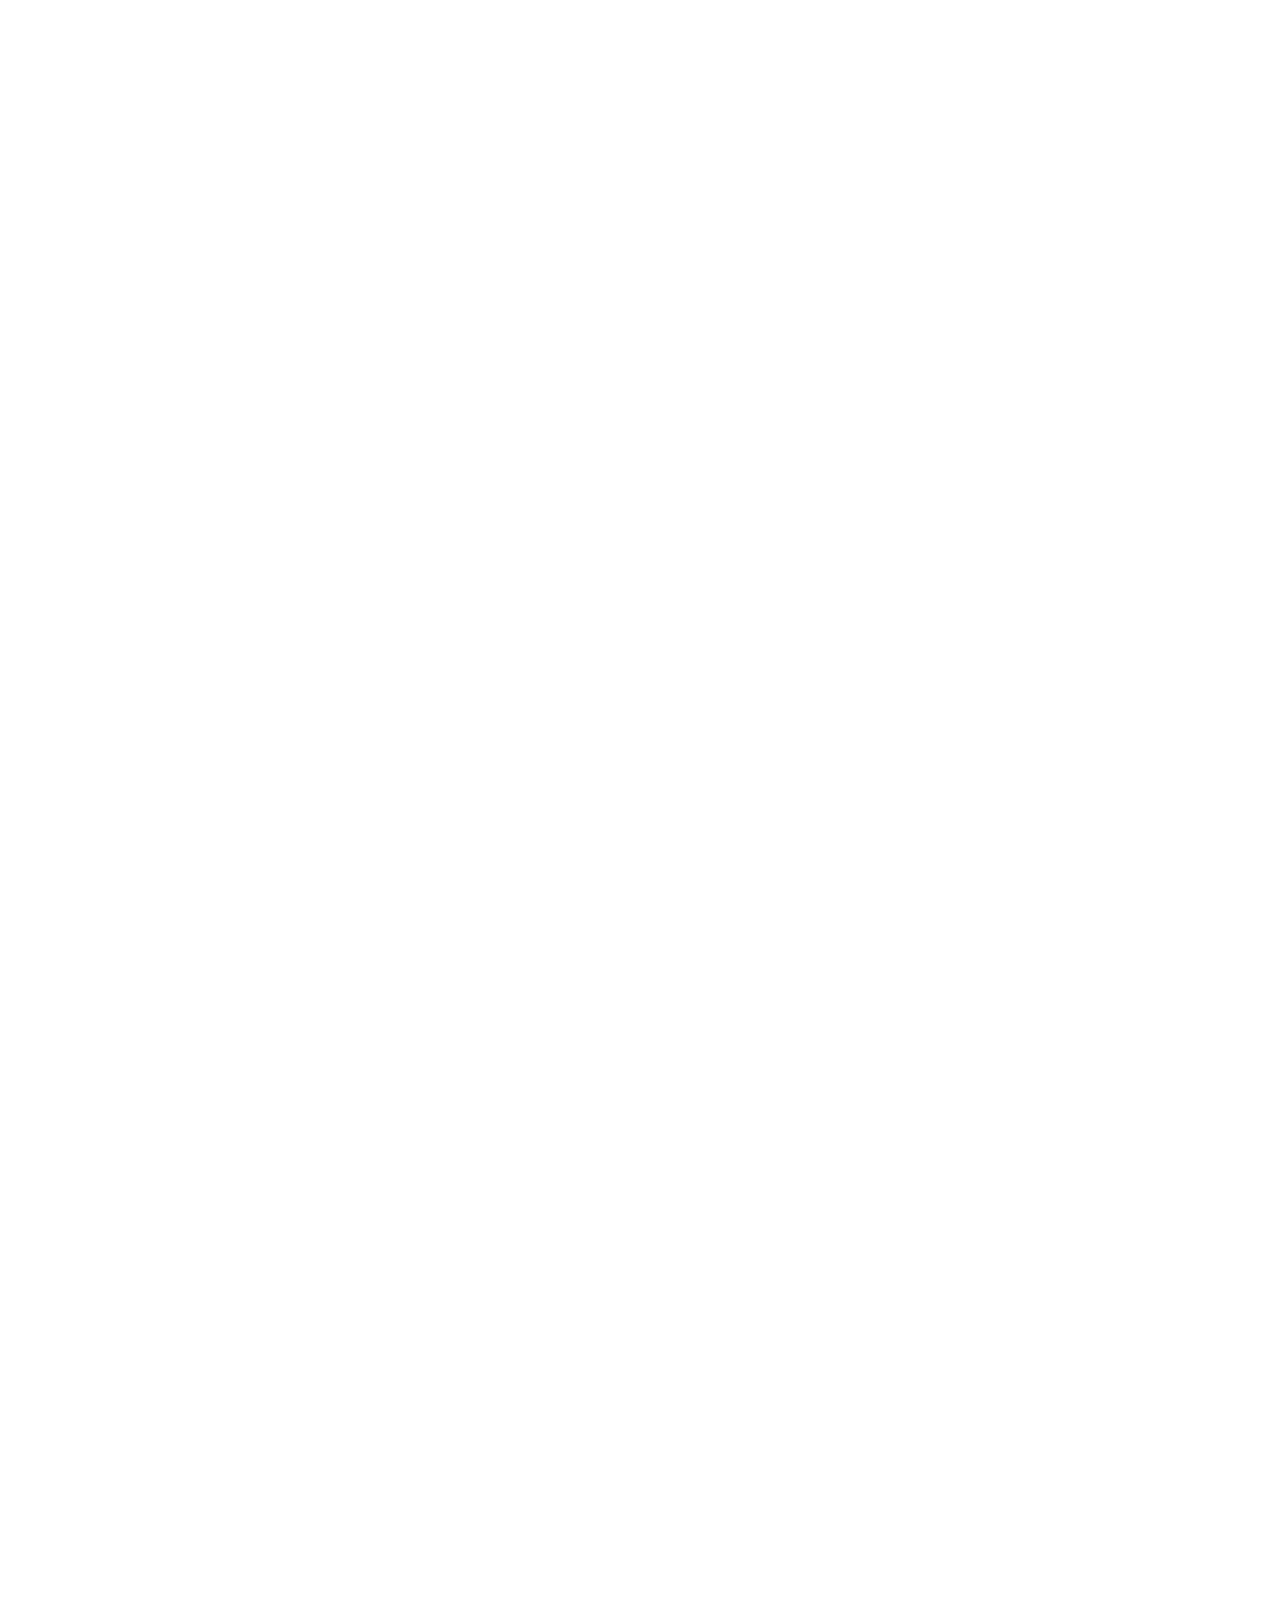
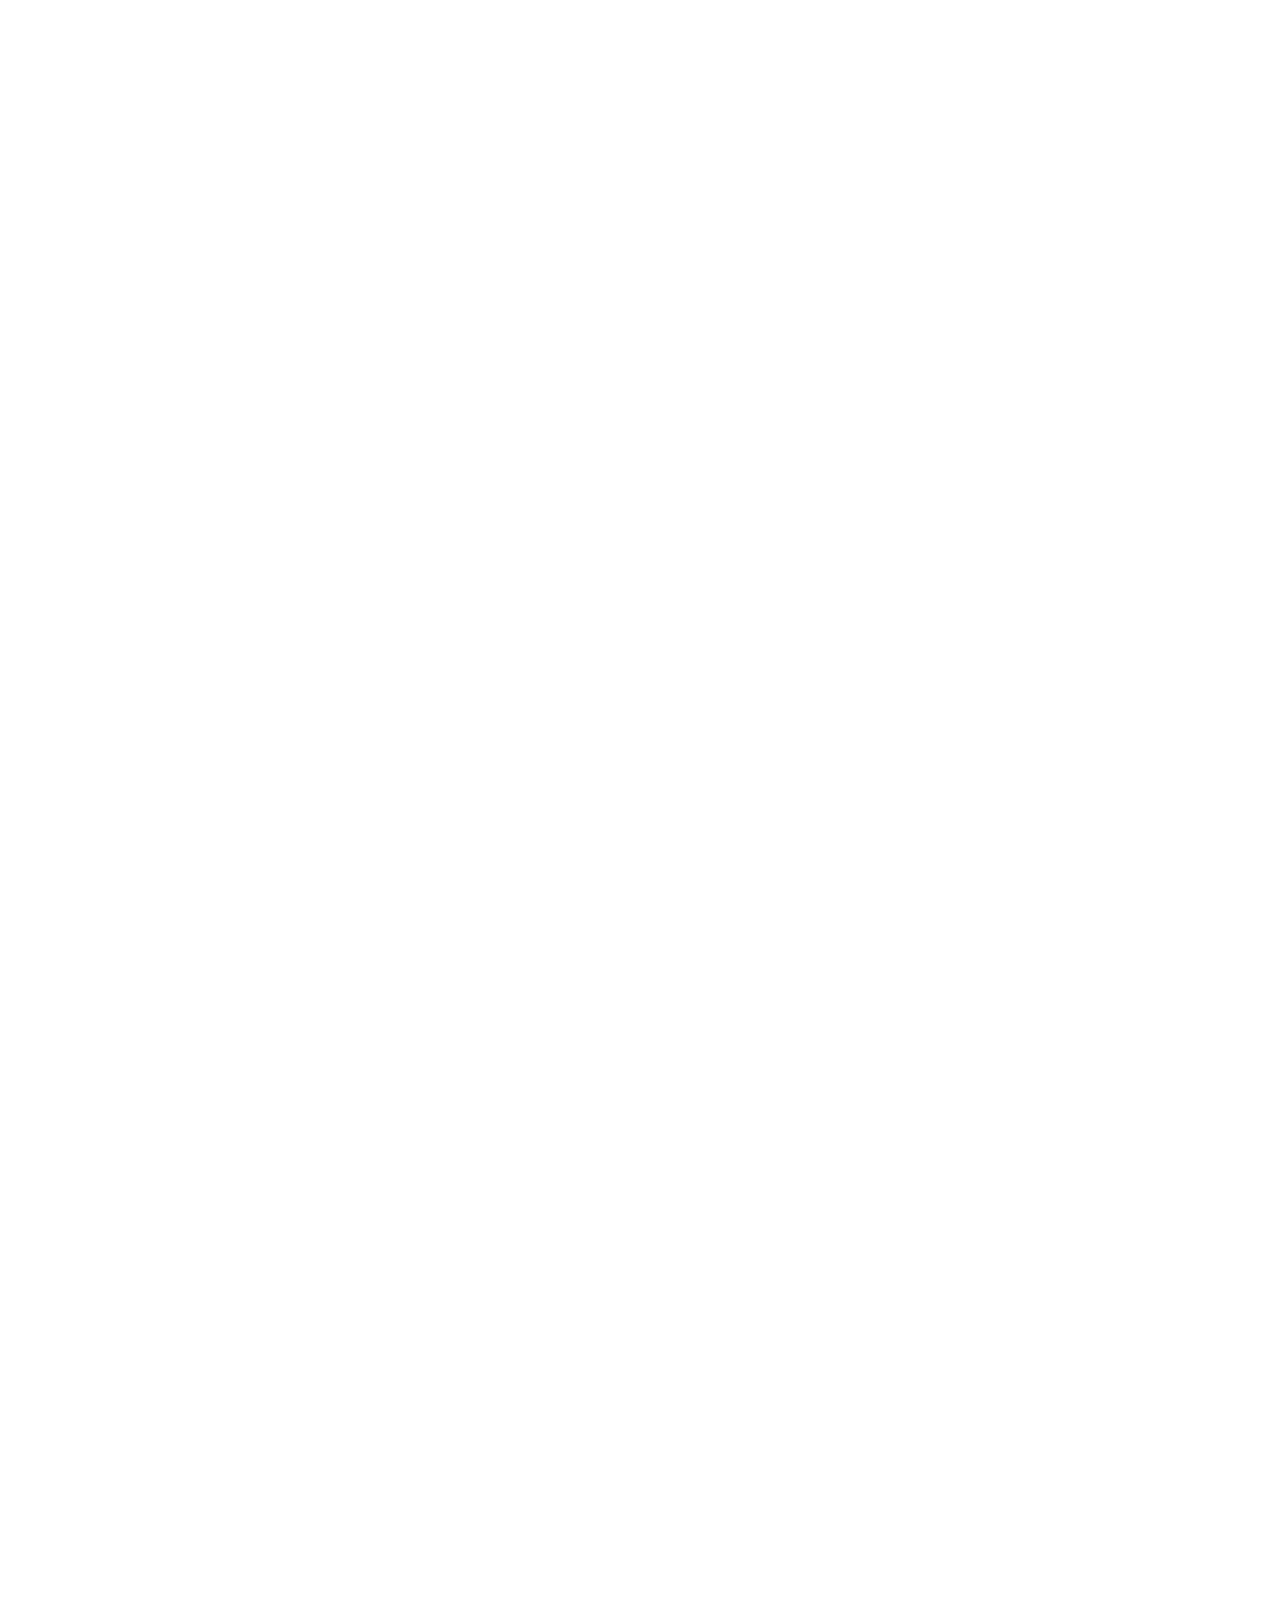
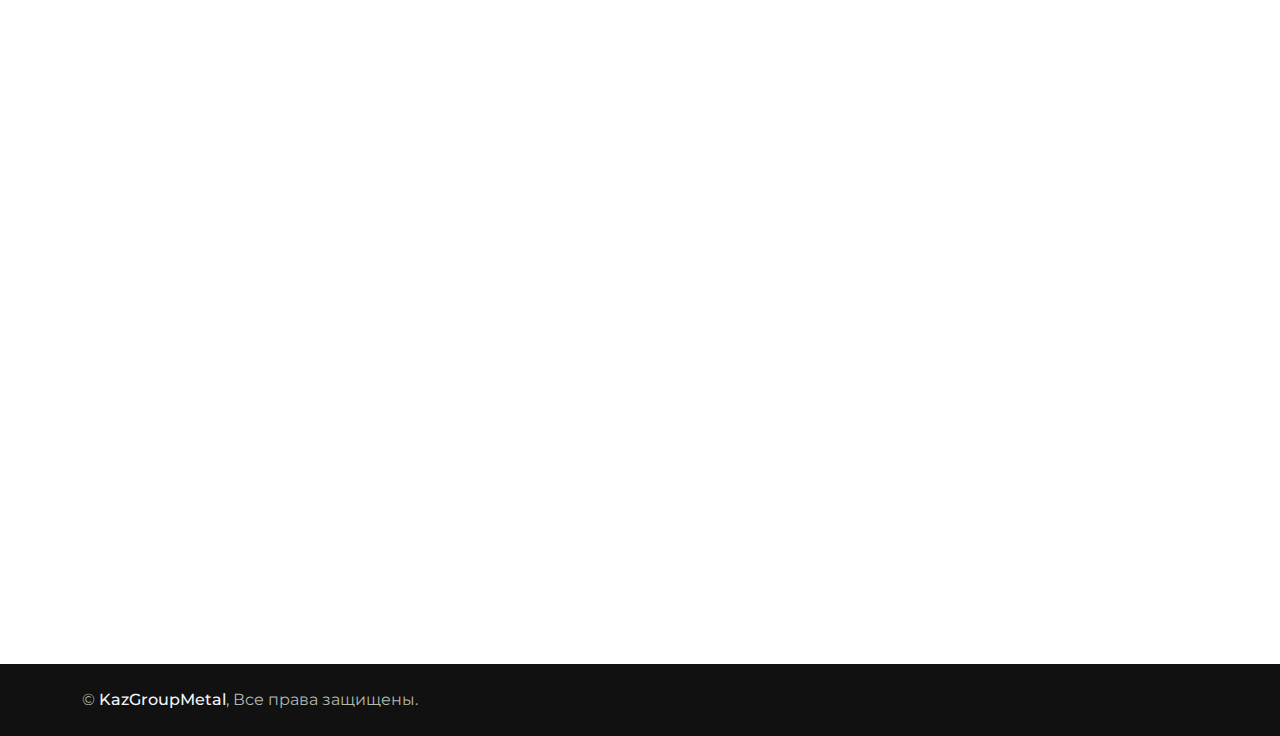
==== commit 53c3b389: "added fixes" ====
--- a/index.html
+++ b/index.html
@@ -123,7 +123,7 @@
                     </div>
                 </div>
                 <div class="carousel-item">
-                    <img class="w-100 carousel-item-img" height="700" src="img/main-corousel-1.jpeg" alt="Image">
+                    <img class="w-100 carousel-item-img" height="700" src="img/main-corousel-2.webp" alt="Image">
                     <div class="carousel-caption">
                         <div class="container">
                             <div class="row justify-content-start">
@@ -580,20 +580,20 @@
                     <!-- <span class="text-primary">Profession</span> -->
                 </div>
                 <div class="testimonial-item rounded p-4 p-lg-5 mb-5">
-                    <img class="mb-4" src="img/testimonial-1.jpg" alt="">
+                    <img class="mb-4" src="img/testimonial-2.jpg" alt="">
                     <p class="mb-4">Очень Хорошая добросовестная компания Быстро и оперативно доставляют Могут дать
                         совет и цены очень приемлемые</p>
                     <h5>​Rinat Z</h5>
                     <!-- <span class="text-primary">Profession</span> -->
                 </div>
                 <div class="testimonial-item rounded p-4 p-lg-5 mb-5">
-                    <img class="mb-4" src="img/testimonial-1.jpg" alt="">
+                    <img class="mb-4" src="img/testimonial-3.jpg" alt="">
                     <p class="mb-4">Быстро отработали, хорошие цены, работать приятно</p>
                     <h5>Игорь Ахмеров</h5>
                     <!-- <span class="text-primary">Profession</span> -->
                 </div>
                 <div class="testimonial-item rounded p-4 p-lg-5 mb-5">
-                    <img class="mb-4" src="img/testimonial-1.jpg" alt="">
+                    <img class="mb-4" src="img/testimonial-4.jpg" alt="">
                     <p class="mb-4">Ребята молодцы, все сделали под ключ! Профессионалы своего дела, осталась довольна
                         работой!</p>
                     <h5>​Виктория Д</h5>
--- a/css/style.css
+++ b/css/style.css
@@ -210,7 +210,7 @@
 
 /*** About ***/
 .about {
-    background: linear-gradient(rgba(0, 0, 0, .1), rgba(0, 0, 0, .1)), url(../img/main-corousel-1.jpeg) left center no-repeat;
+    background: linear-gradient(rgba(0, 0, 0, .1), rgba(0, 0, 0, .1)), url(../img/main-corousel.jpg) left center no-repeat;
     background-size: cover;
 }
 
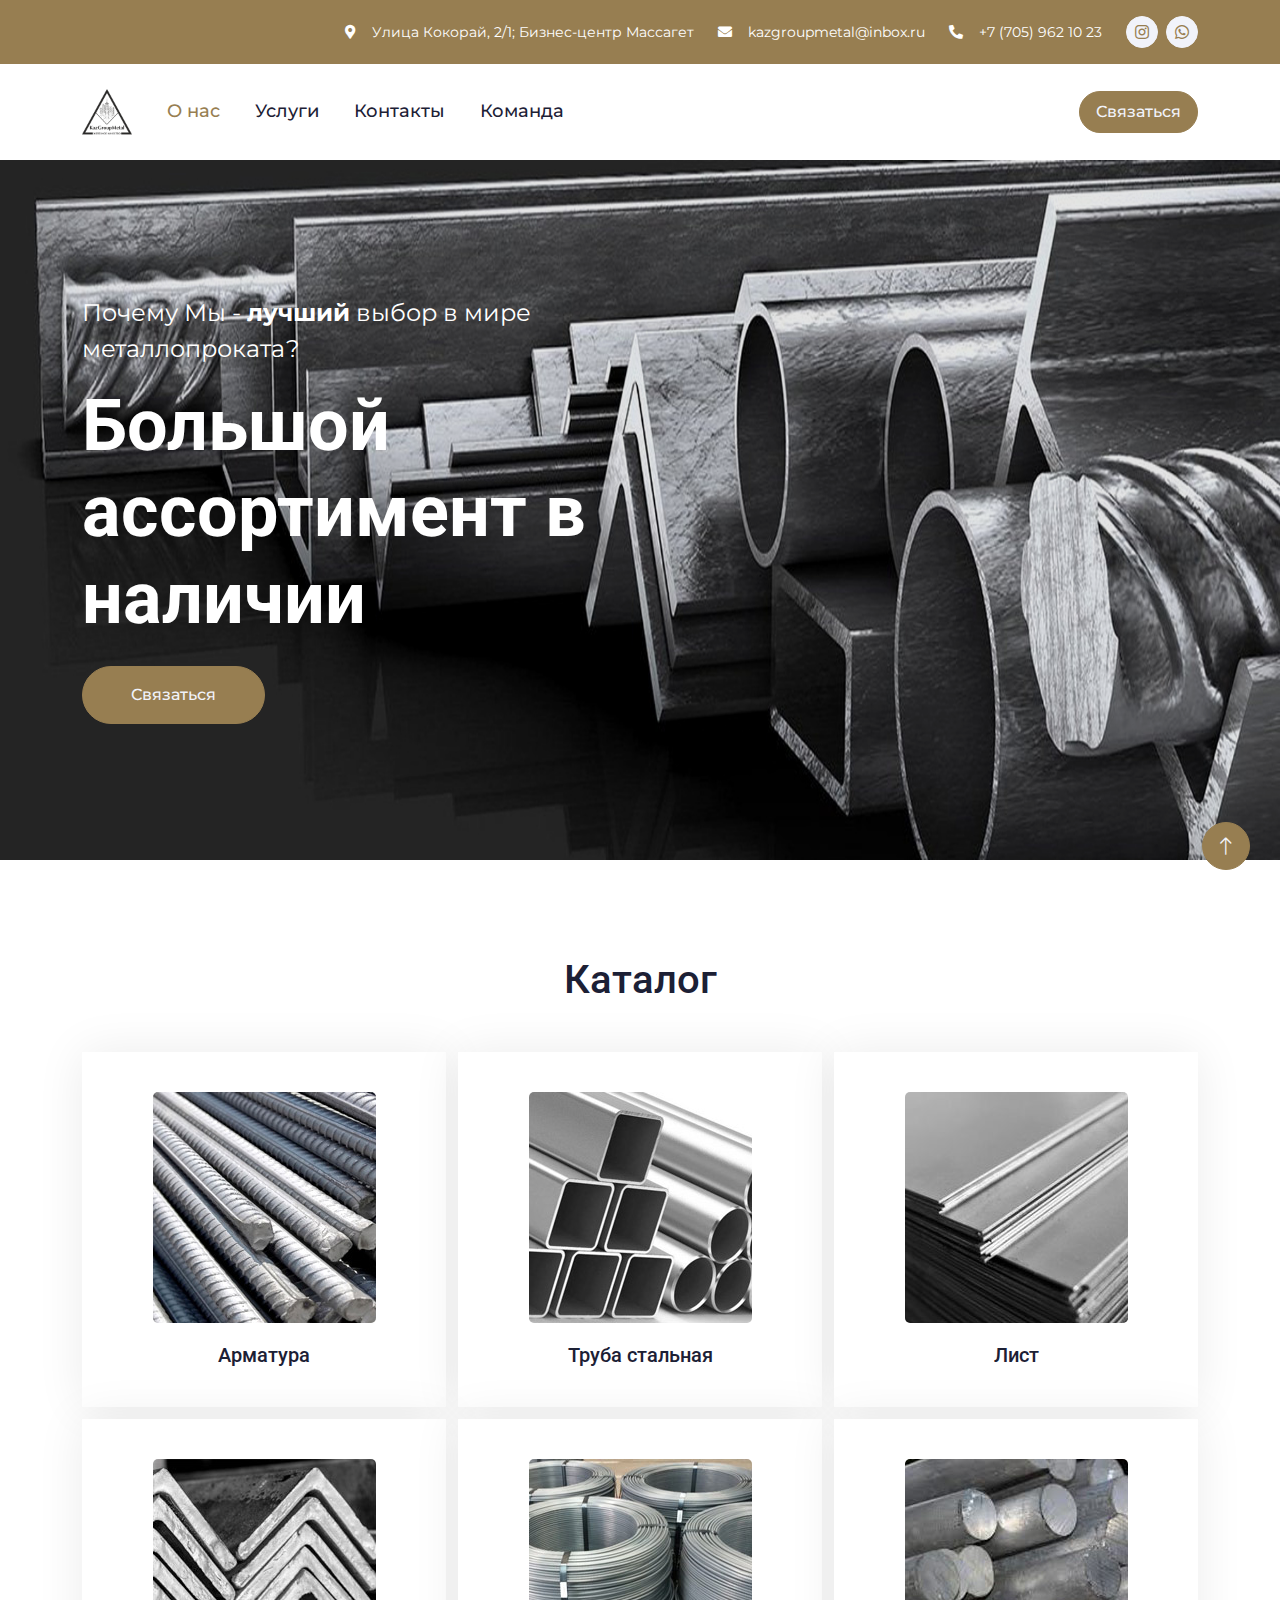
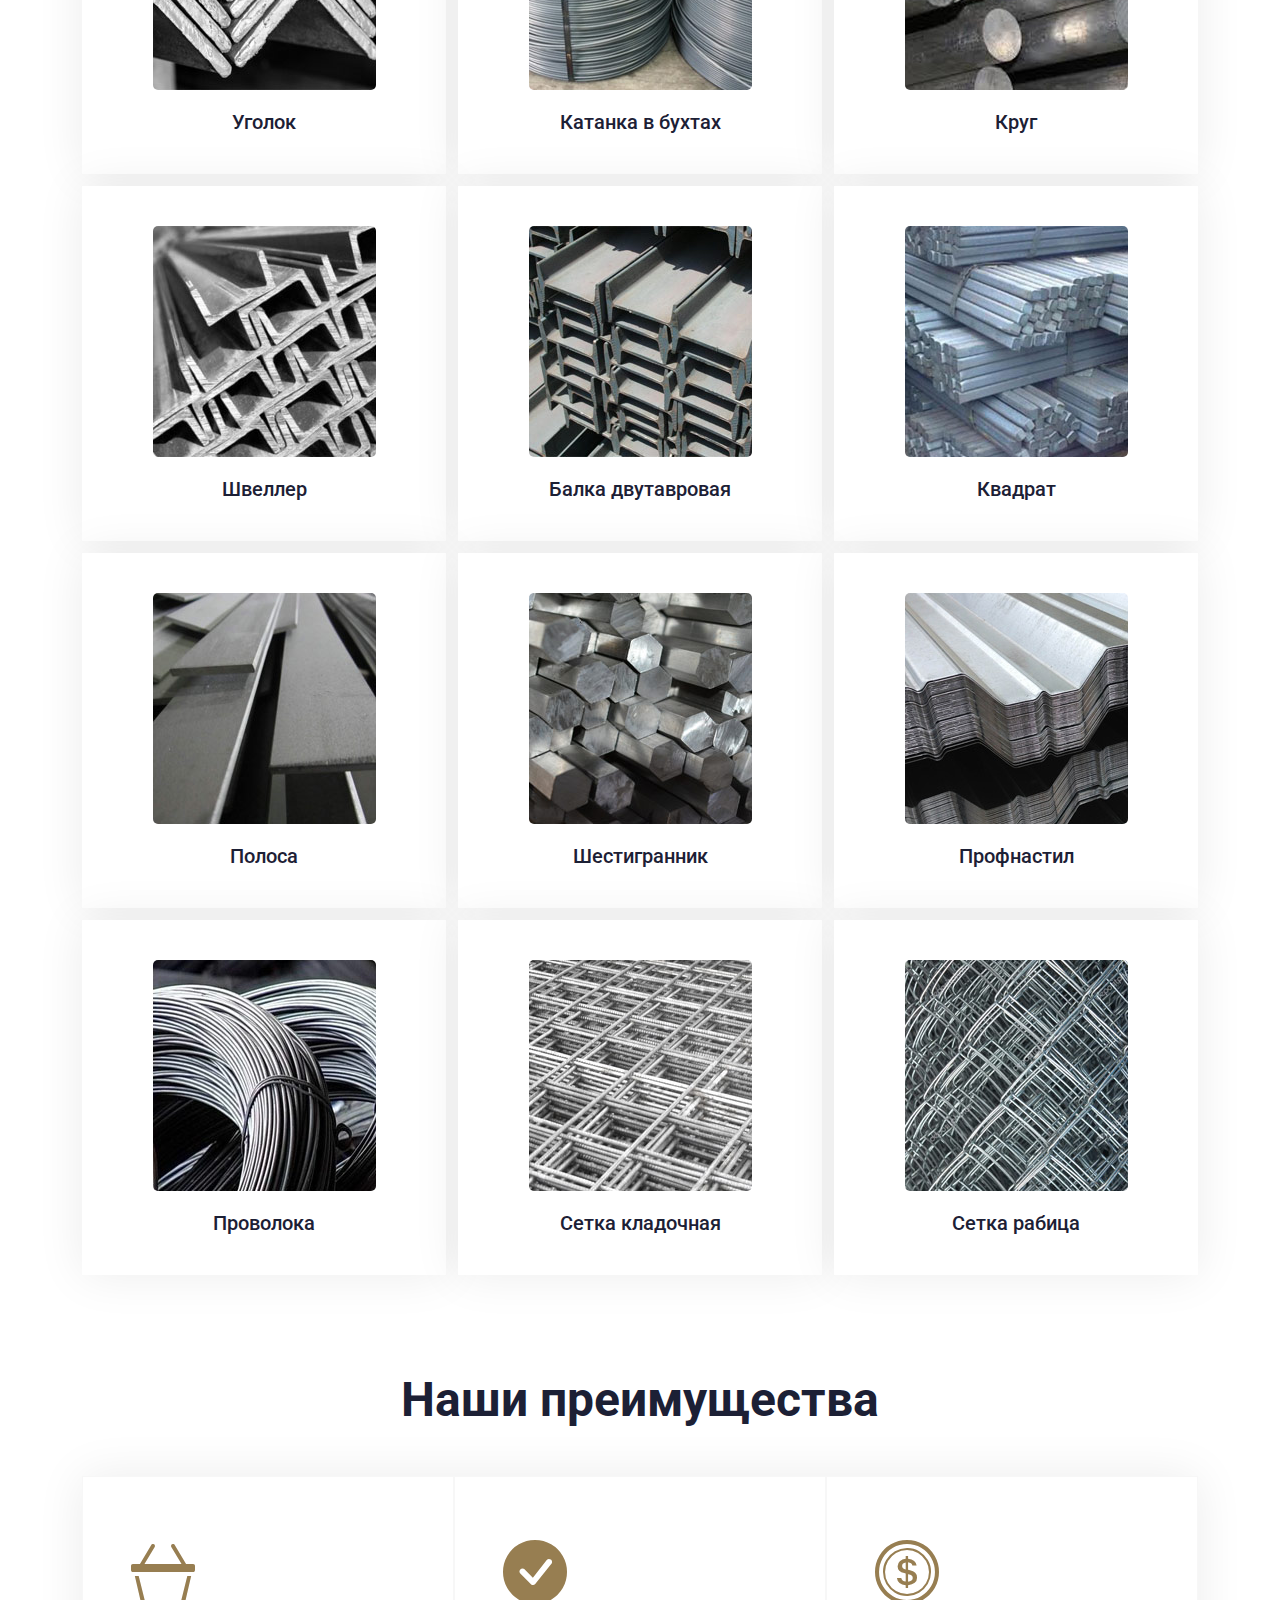
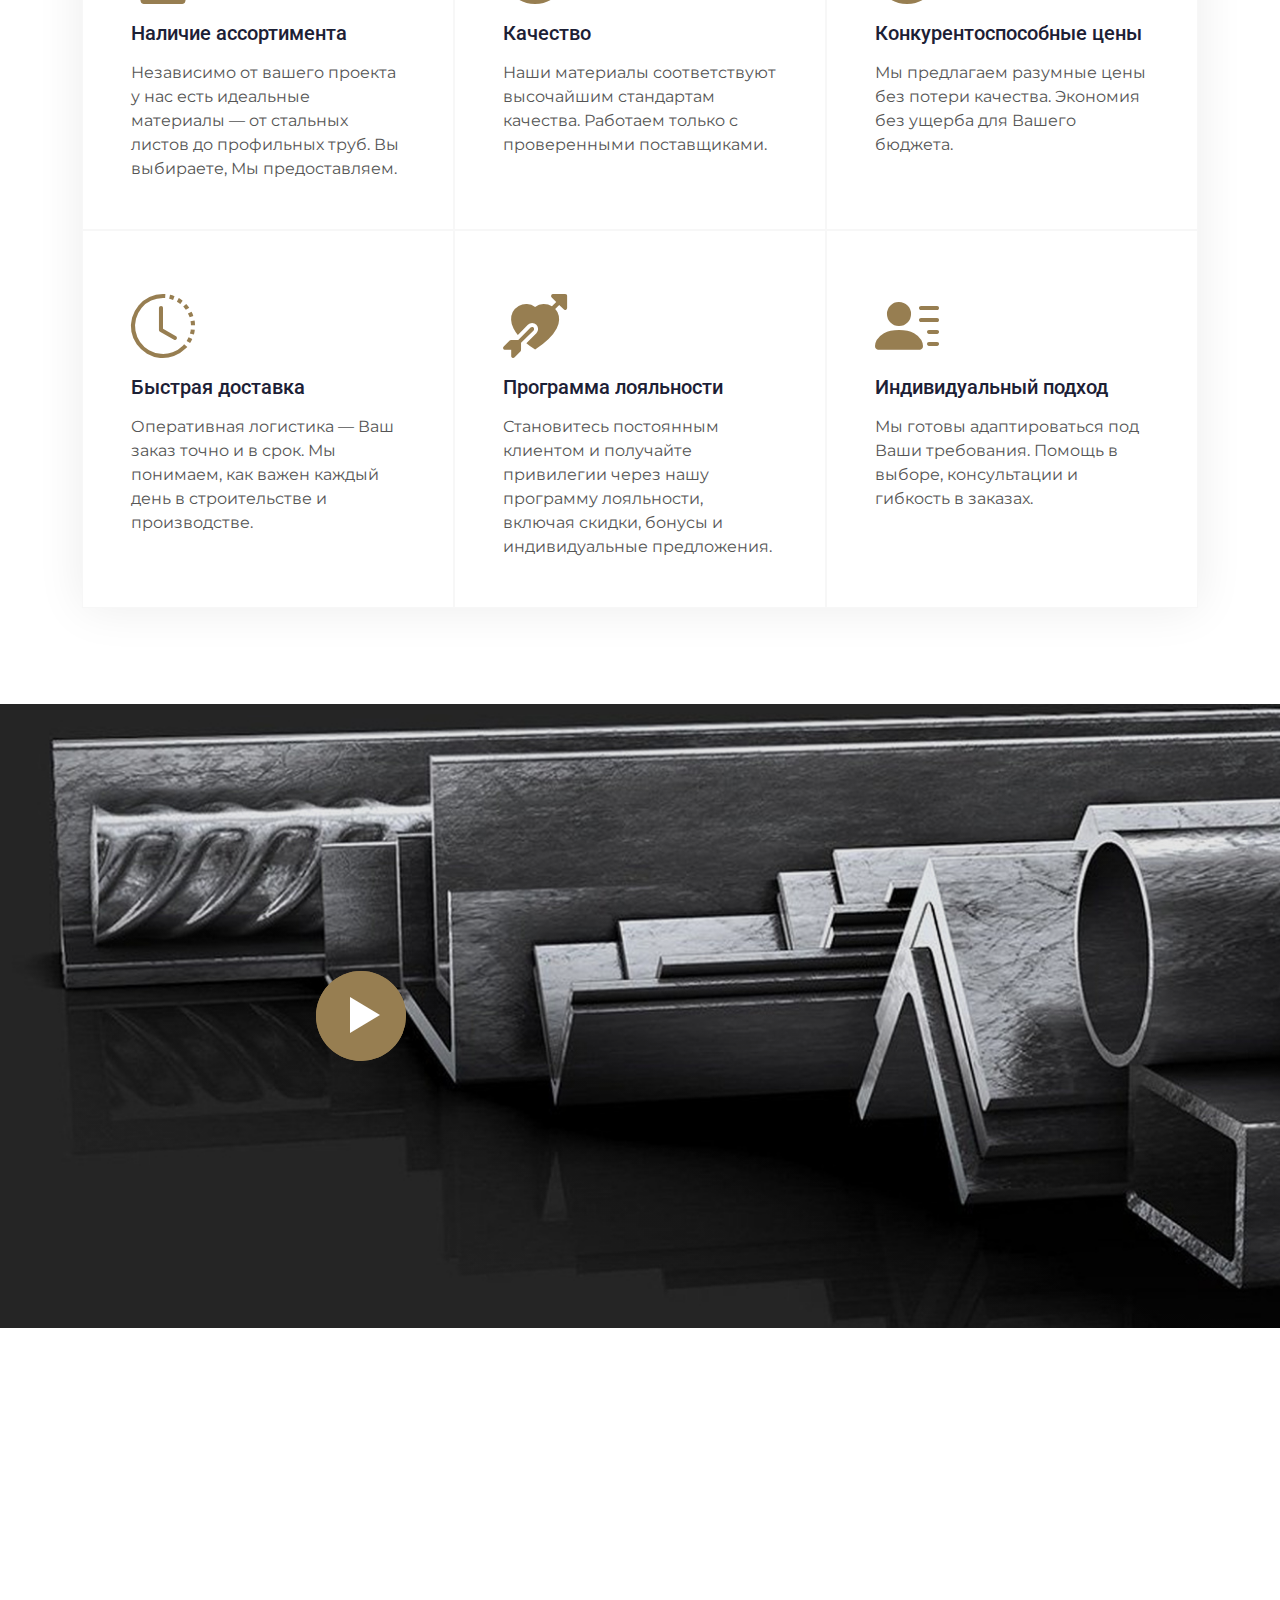
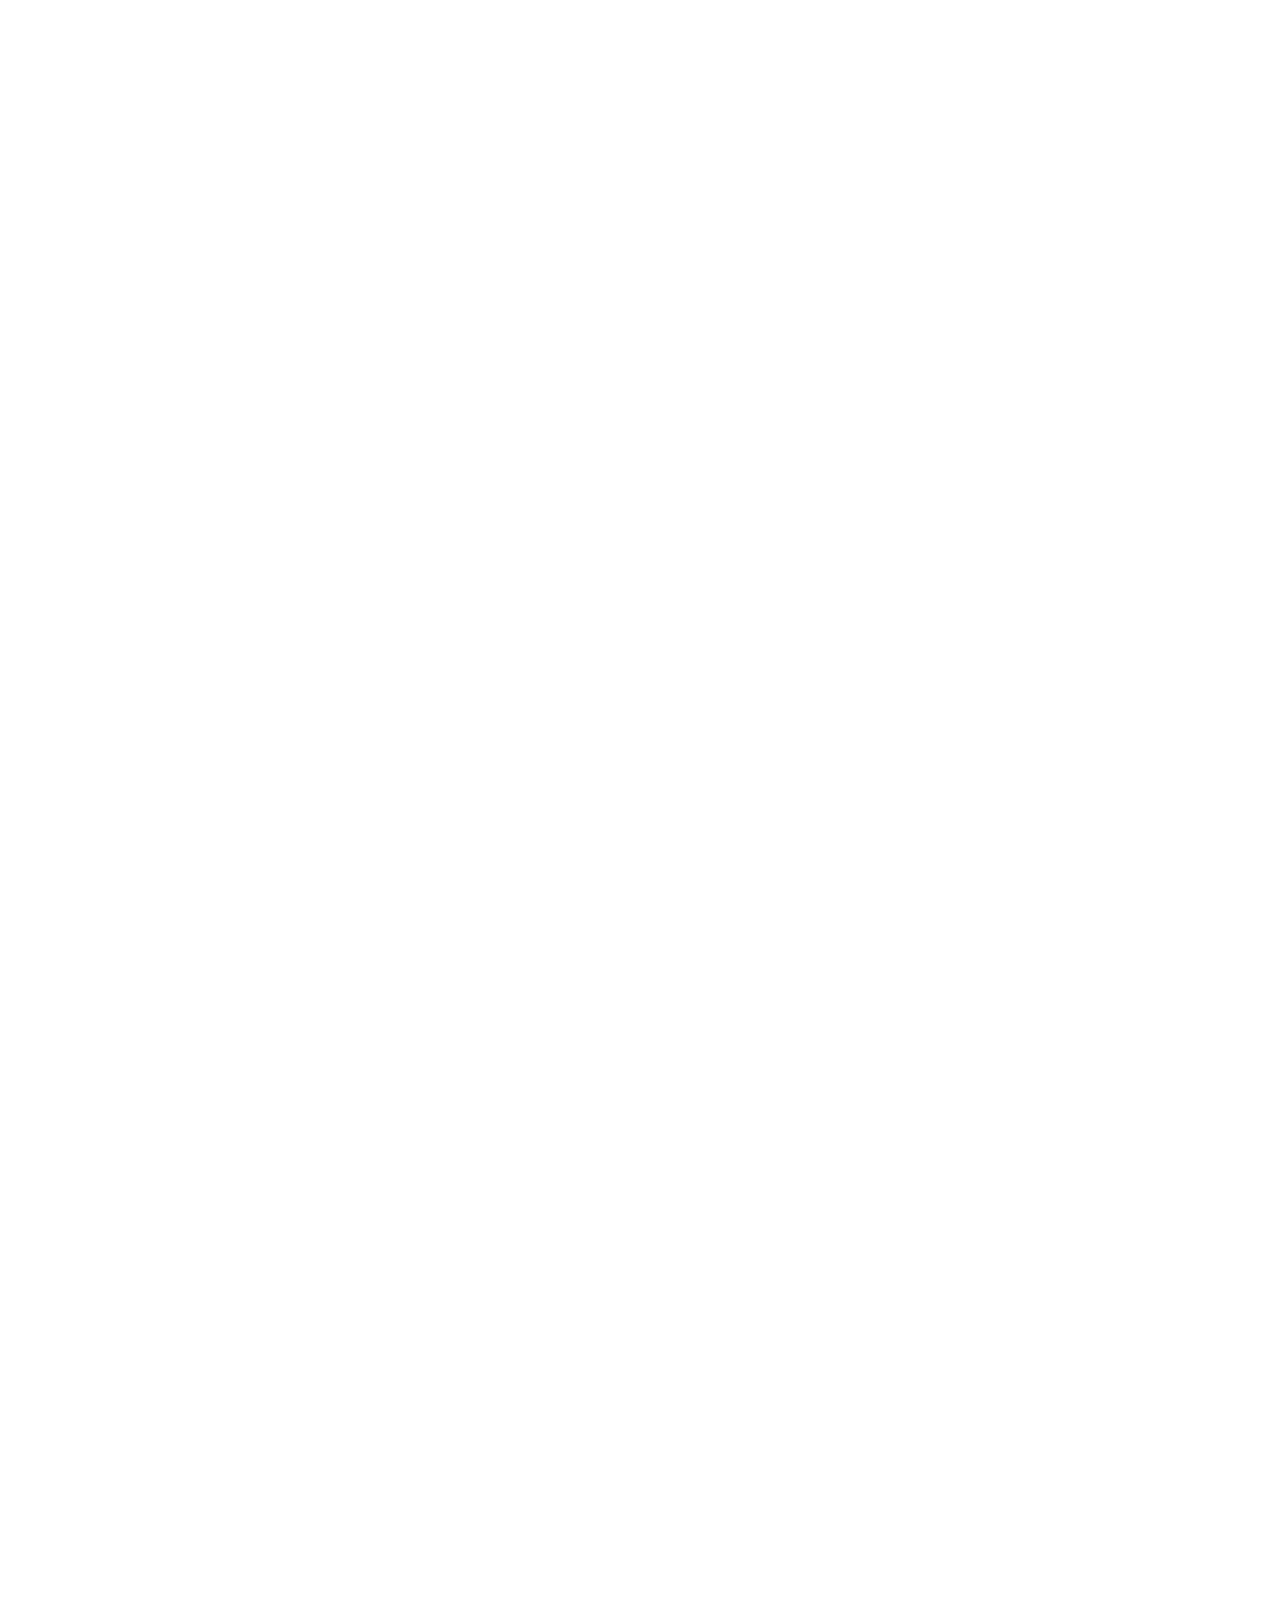
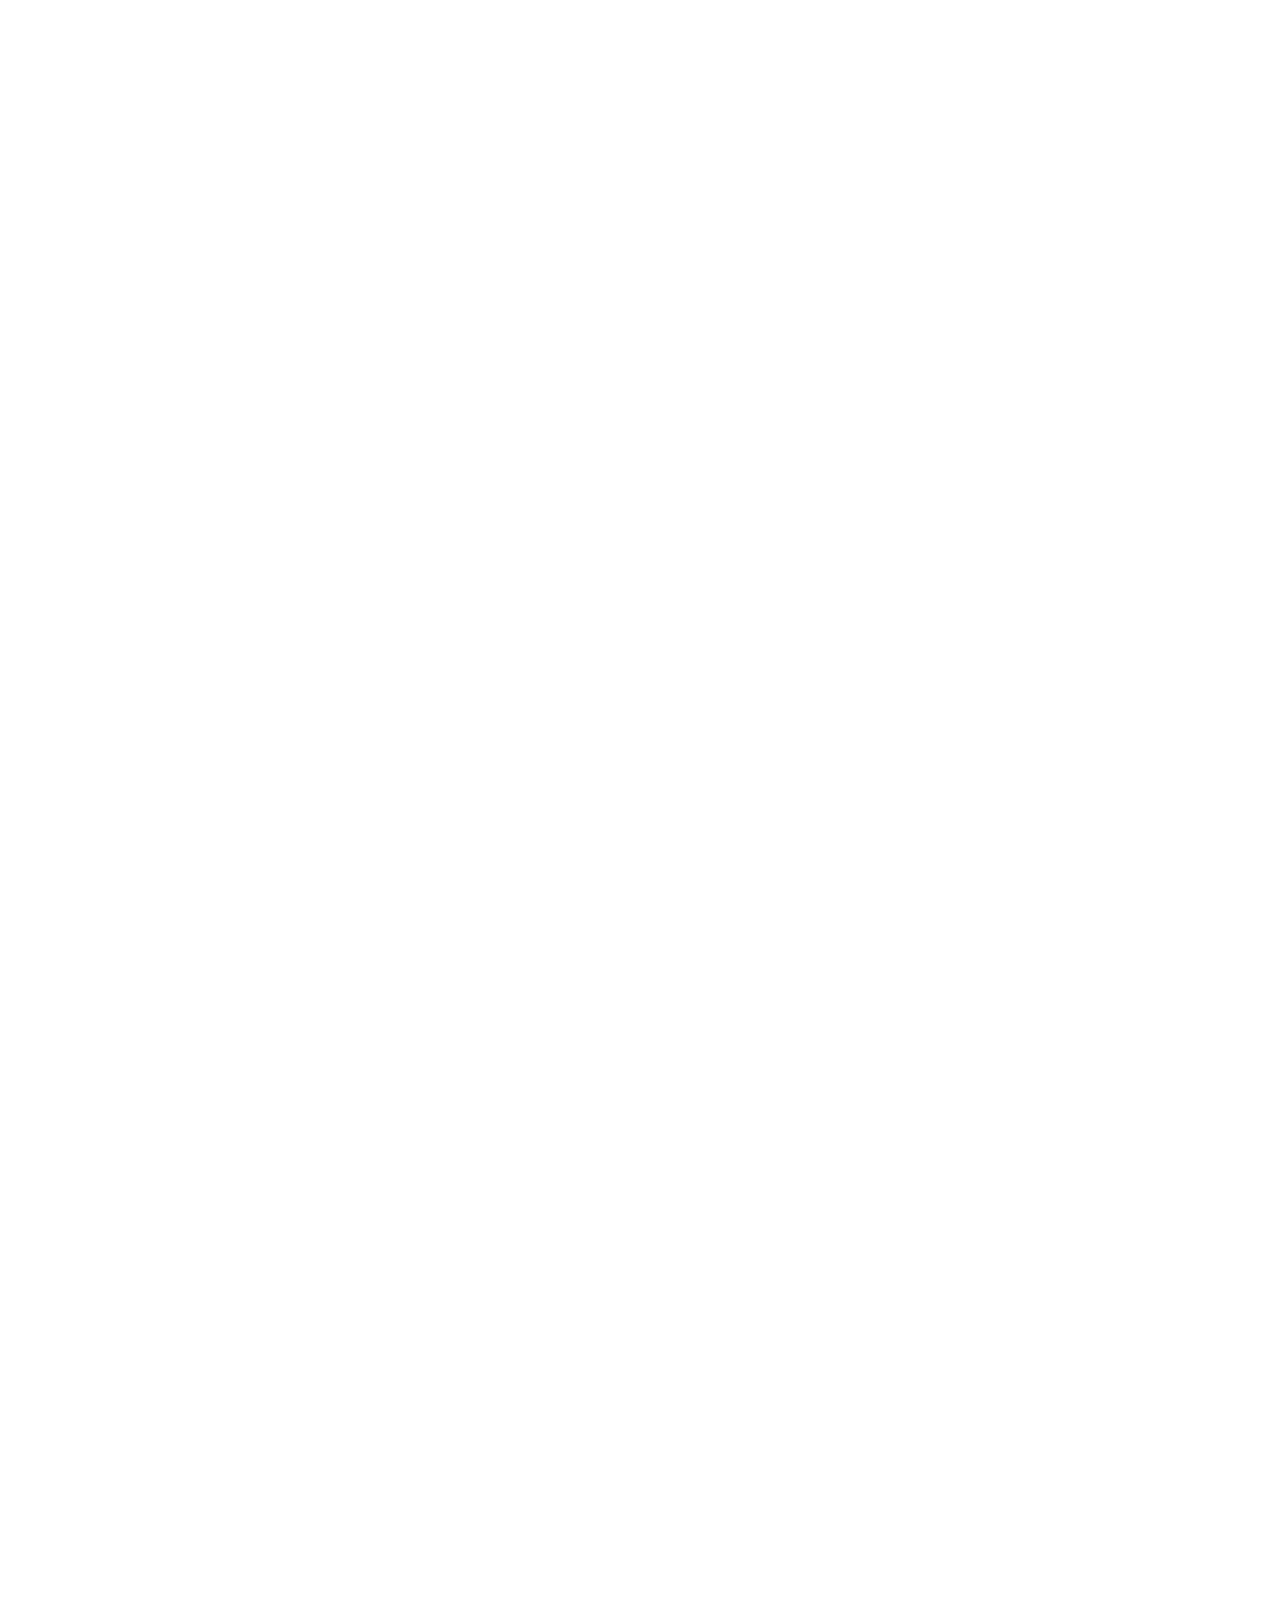
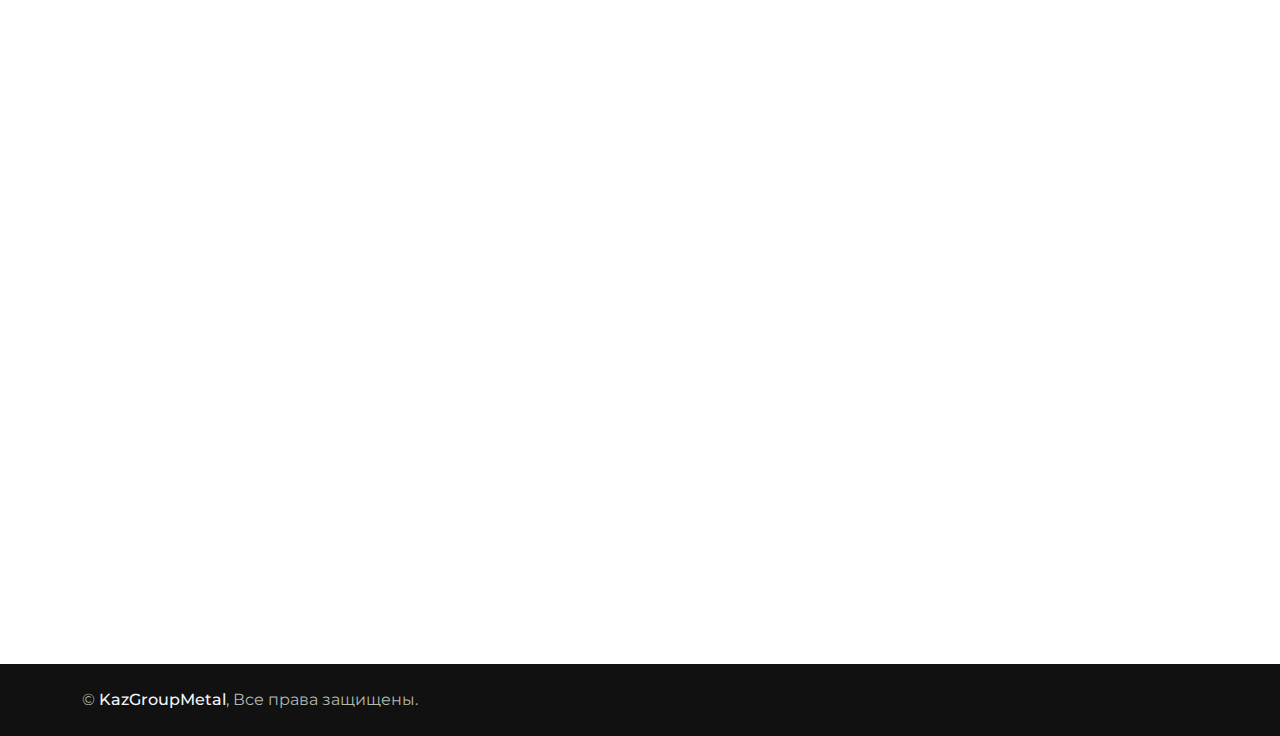
==== commit 5a6f3002: "changed contacts" ====
--- a/index.html
+++ b/index.html
@@ -53,7 +53,7 @@
                     <small class="ms-4"><i class="fa fa-envelope me-3"></i><a class="text-white"
                             href="mailto:kazgroupmetal@inbox.ru">kazgroupmetal@inbox.ru</a></small>
                     <small class="ms-4"><i class="fa fa-phone-alt me-3"></i><a class="text-white"
-                            href="tel:+77002000068">+7 (700) 200-00-68</a></small>
+                            href="tel:+77002000068">+7 (705) 962 10 23</a></small>
                     <div class="ms-3 d-flex">
                         <a class="btn btn-sm-square btn-light text-primary rounded-circle ms-2" href="https://www.instagram.com/kaz_group_metal?igsh=Njk1OGs5bmd0Njg5"><i
                                 class="fab fa-instagram"></i></a>
@@ -614,7 +614,7 @@
                     <h4 class="text-white mb-4">Наш офис</h4>
                     <p class="mb-2"><i class="fa fa-map-marker-alt me-3"></i>Улица Кокорай, 2/1; Бизнес-центр Массагет;
                         4 этаж, 429 офис</p>
-                    <p class="mb-2"><i class="fa fa-phone-alt me-3"></i>+7 (700) 200-00-68</p>
+                    <p class="mb-2"><i class="fa fa-phone-alt me-3"></i>+7 (705) 962 10 23</p>
                     <p class="mb-2"><i class="fa fa-envelope me-3"></i>kazgroupmetal@inbox.ru</p>
                     <div class="d-flex pt-3">
                         <a class="btn btn-square btn-light rounded-circle me-2" href="https://www.instagram.com/kaz_group_metal?igsh=Njk1OGs5bmd0Njg5"><i
